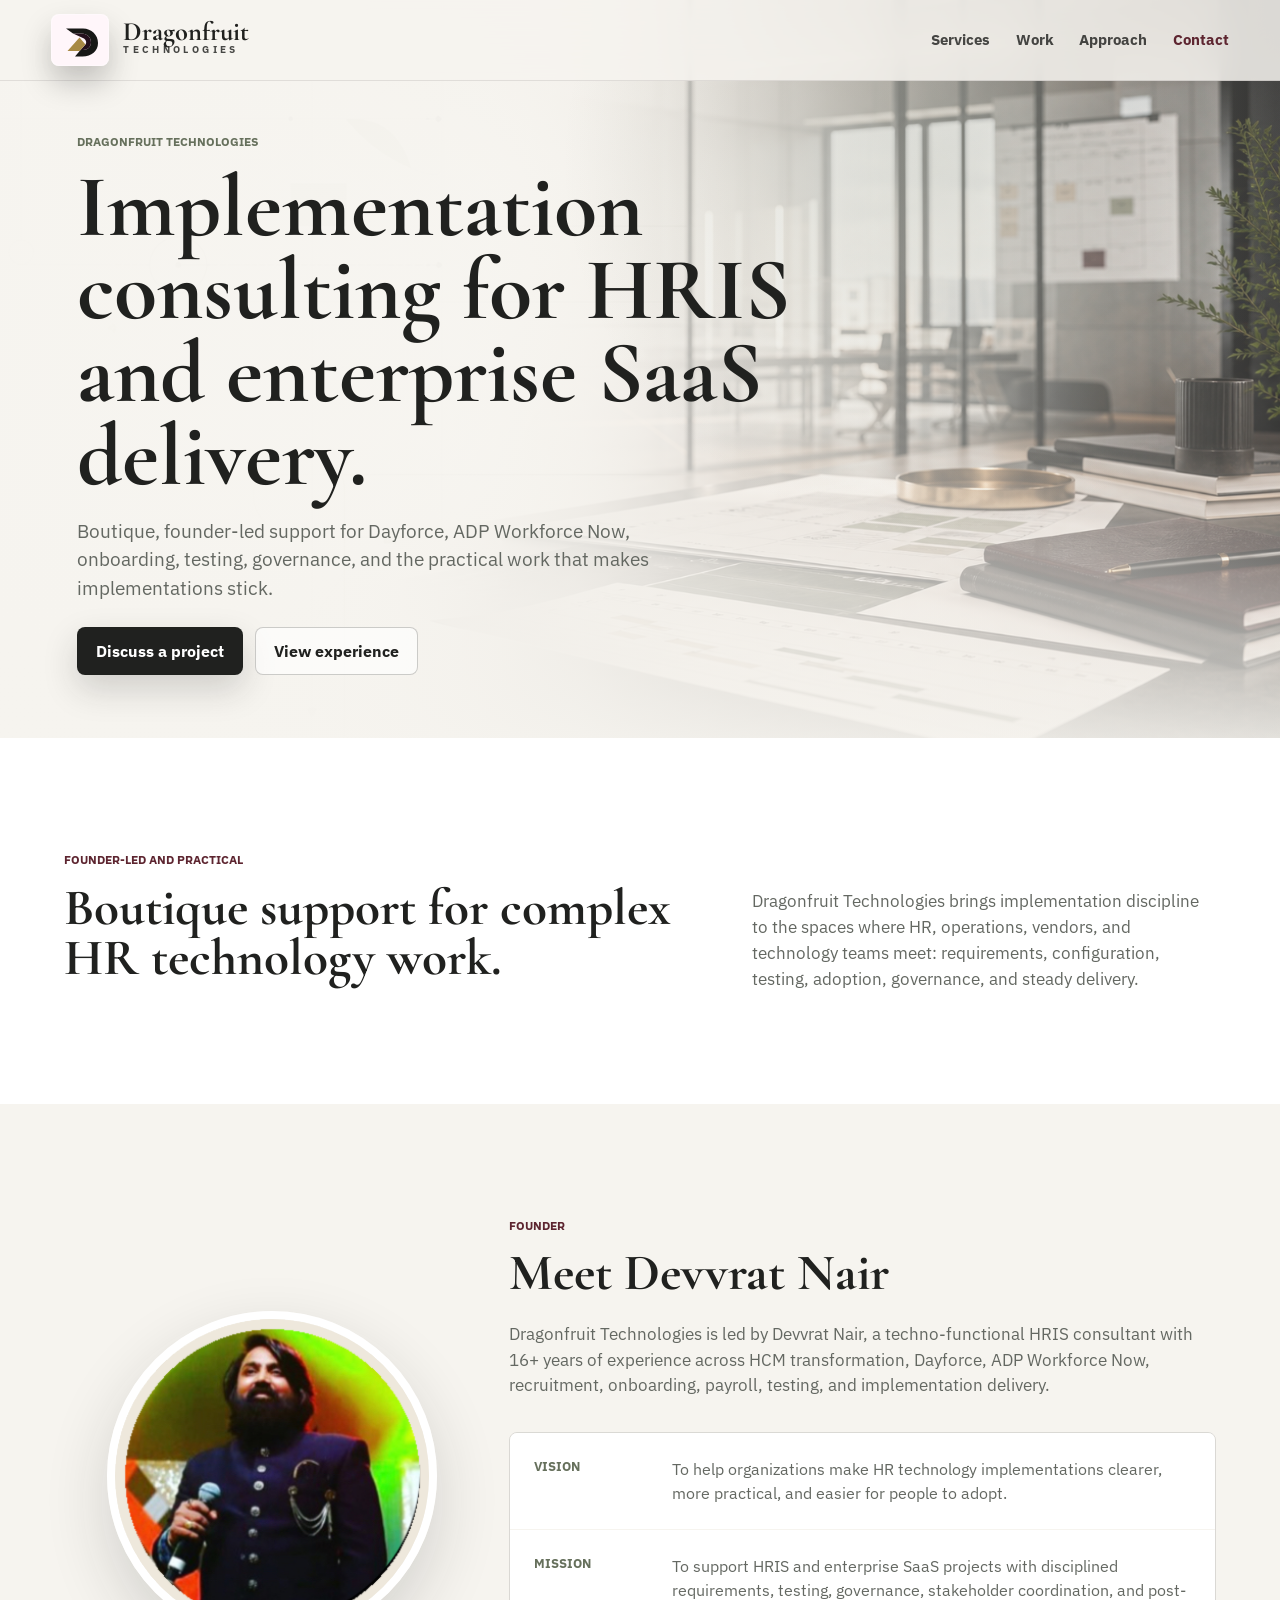
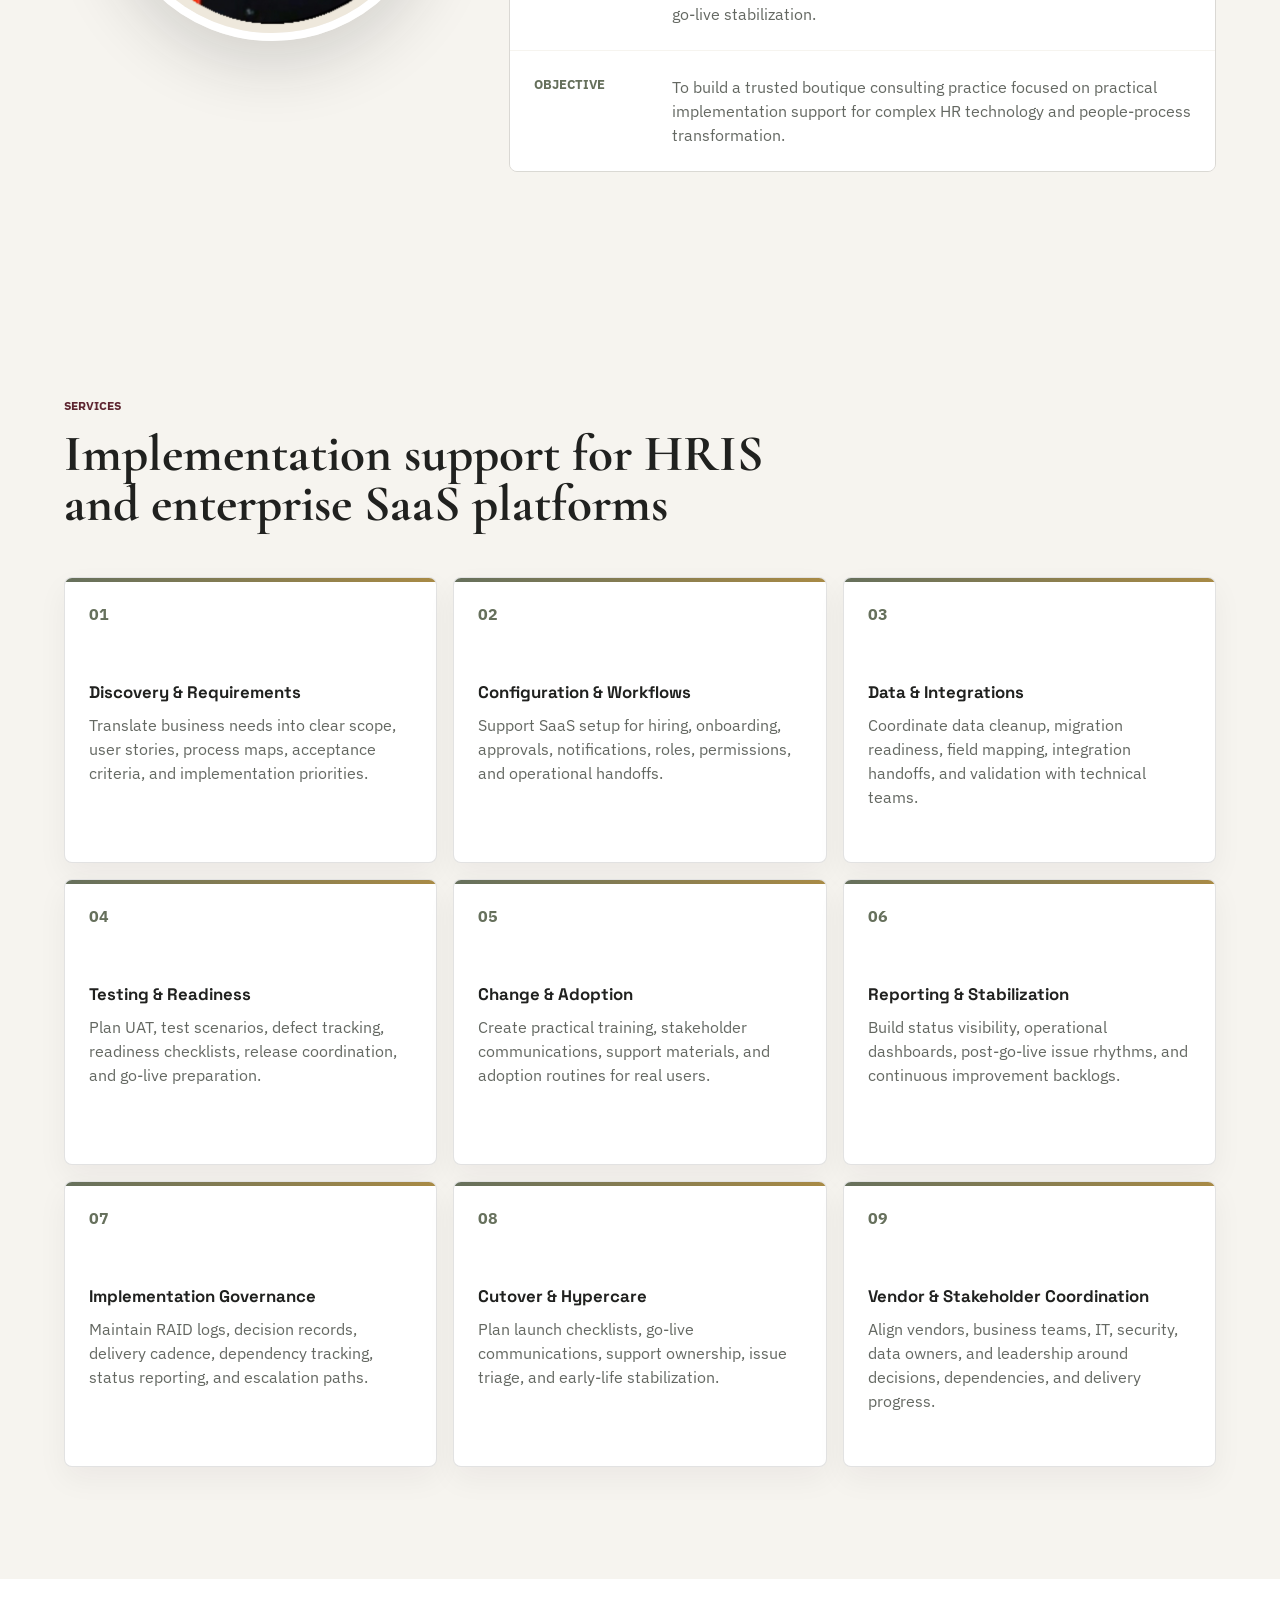
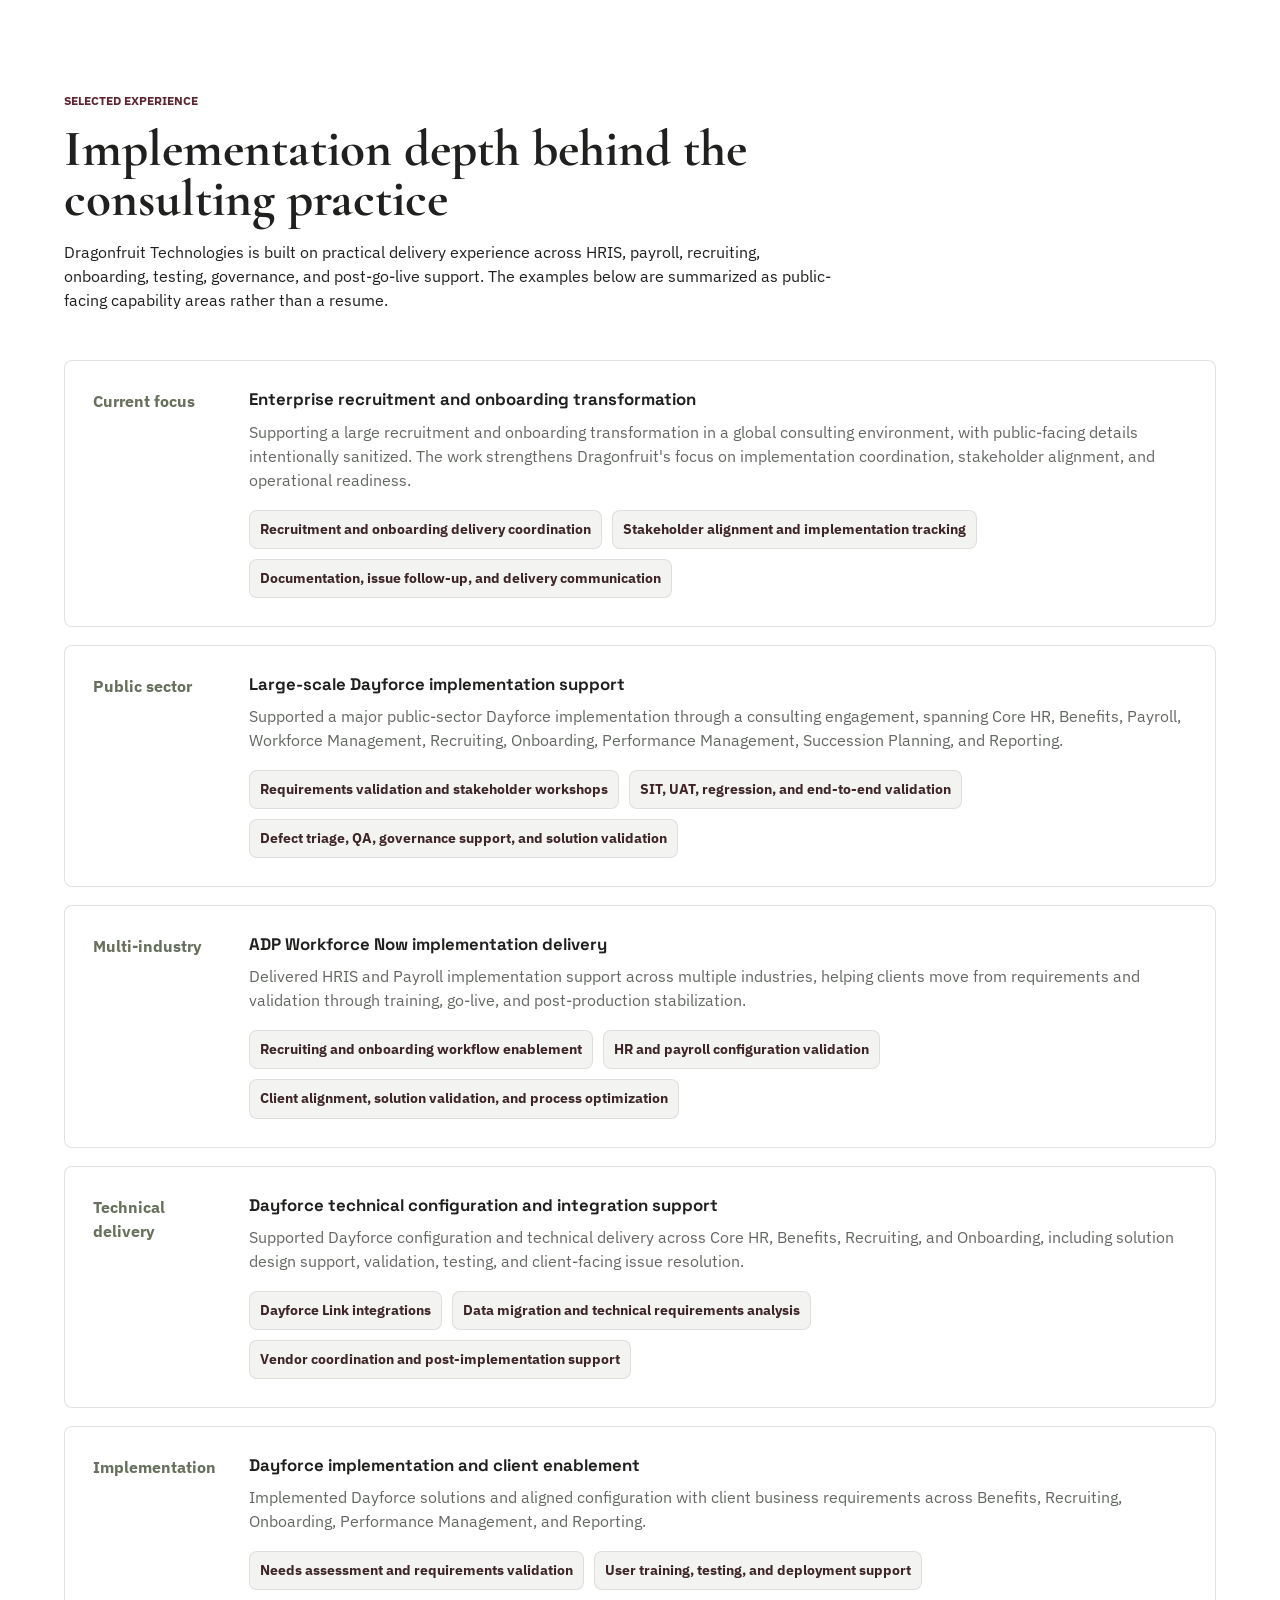
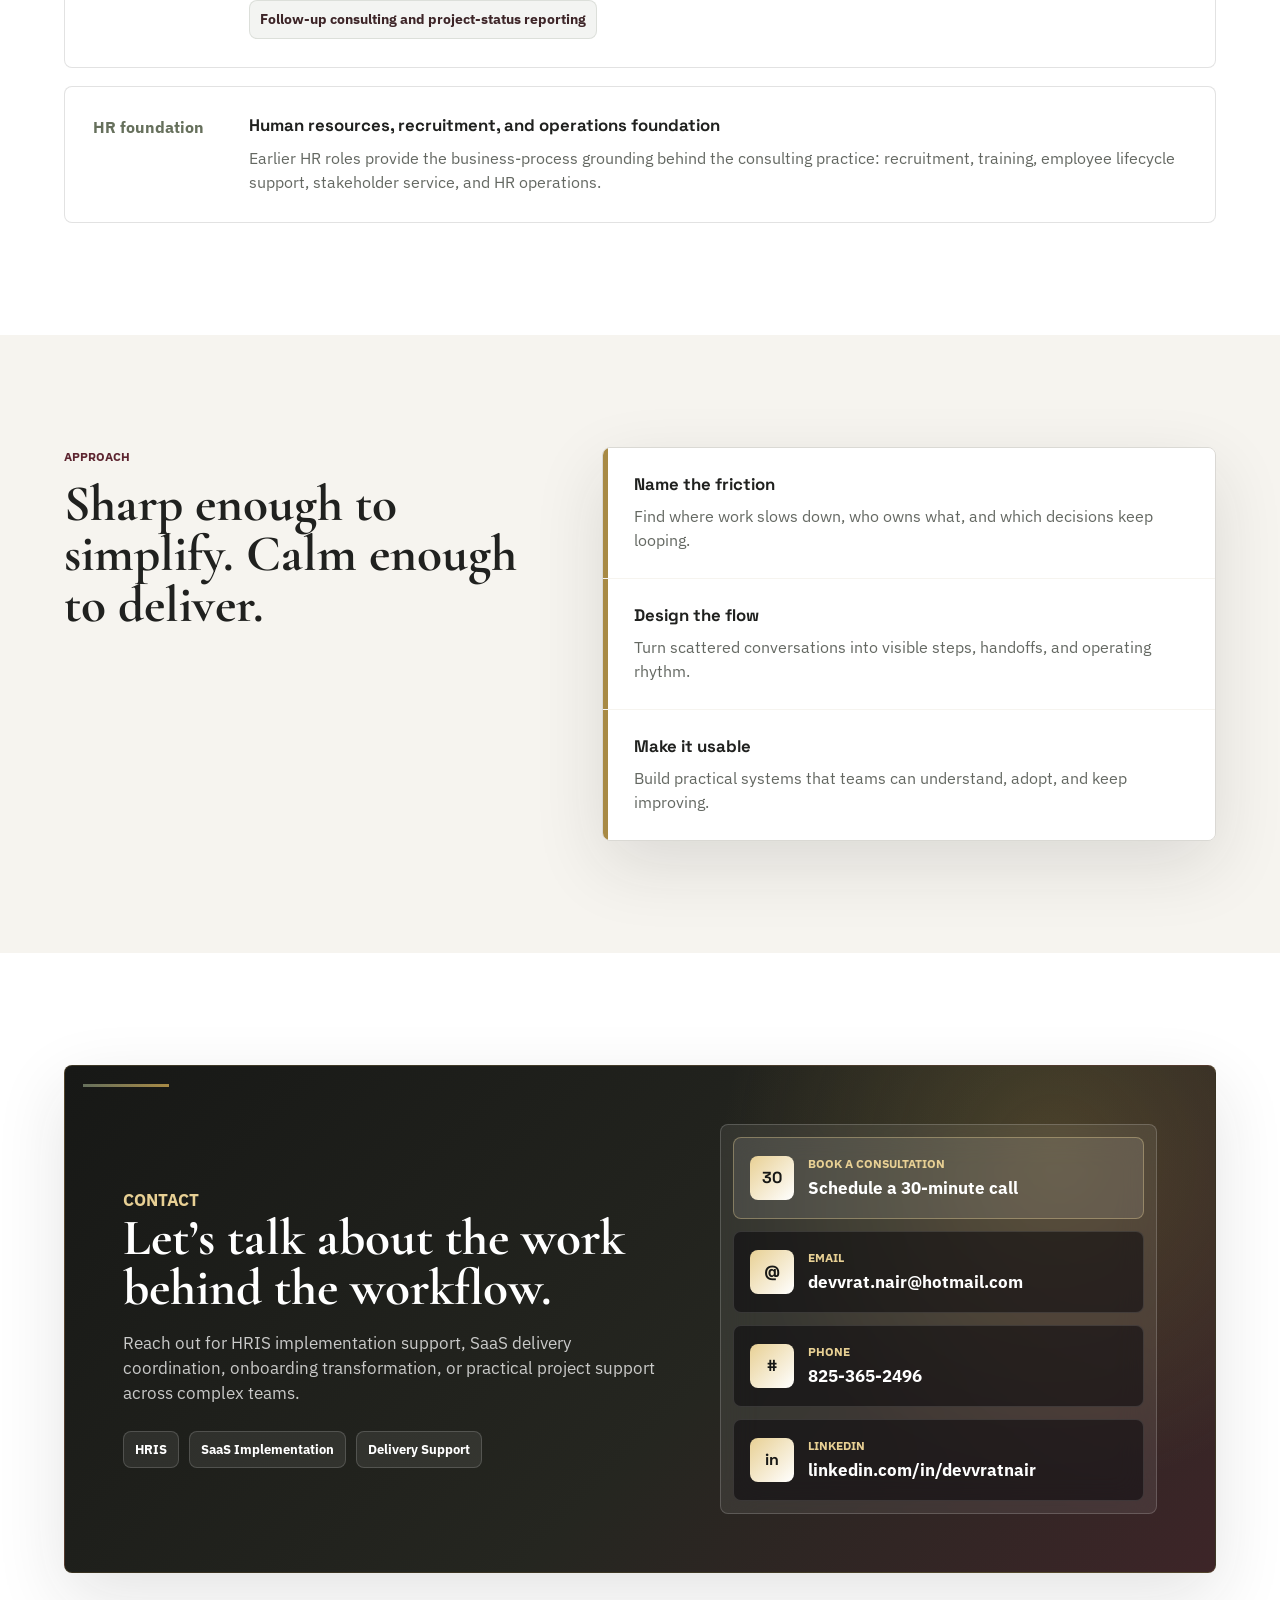
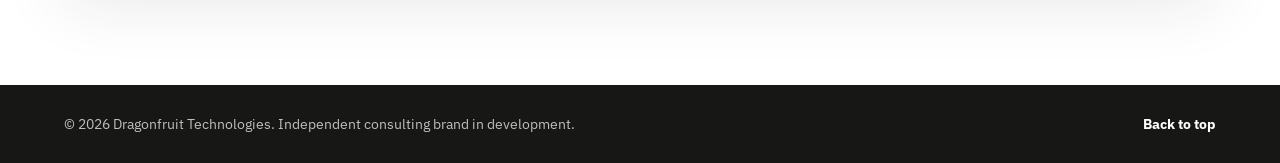
==== index.html @ 46b68fc2 "Remove duplicate HubSpot embed code Removed duplicate HubSpot embed code from index.html" ====
<!doctype html>
<html lang="en">
  <head>
    <meta charset="utf-8">
    <meta name="viewport" content="width=device-width, initial-scale=1">
    <title>Dragonfruit Technologies | Technology Consulting</title>
    <meta
      name="description"
      content="Dragonfruit Technologies provides boutique HRIS and enterprise SaaS implementation consulting for complex people, process, and delivery work."
    >
    <link rel="preconnect" href="https://fonts.googleapis.com">
    <link rel="preconnect" href="https://fonts.gstatic.com" crossorigin>
    <link
      href="https://fonts.googleapis.com/css2?family=Cormorant+Garamond:wght@600;700&family=IBM+Plex+Sans:wght@400;500;600;700&family=Space+Grotesk:wght@500;600;700&display=swap"
      rel="stylesheet"
    >
    <link rel="stylesheet" href="styles.css">
  </head>
  <body>
    <header class="site-header" data-header>
      <a class="brand" href="#home" aria-label="Dragonfruit Technologies home">
        <span class="brand-emblem" aria-hidden="true">
          <svg viewBox="0 0 96 72" role="img">
            <path class="emblem-outline" d="M20 13H54C71 13 84 26 84 42C84 58 71 69 53 69H38L49 56H54C63 56 70 50 70 41C70 30 62 23 51 23H34L20 13Z"></path>
            <path class="emblem-arc" d="M34 23H51C62 23 70 30 70 41C70 50 63 56 54 56H49L59 45C62 41 60 36 56 33L34 23Z"></path>
            <path class="emblem-cut" d="M23 58L47 31L59 45L47 58H23Z"></path>
          </svg>
        </span>
        <span class="brand-wordmark">
          <strong>Dragonfruit</strong>
          <small>Technologies</small>
        </span>
      </a>
      <button class="nav-toggle" type="button" aria-label="Open navigation" aria-expanded="false" data-nav-toggle>
        <span></span>
        <span></span>
        <span></span>
      </button>
      <nav class="site-nav" data-nav>
        <a href="#services">Services</a>
        <a href="#work">Work</a>
        <a href="#approach">Approach</a>
        <a href="#contact">Contact</a>
      </nav>
    </header>

    <main id="home">
      <section class="hero" aria-label="Dragonfruit Technologies introduction">
        <img class="hero-image" src="assets/consulting-hero.png" alt="Elegant consulting workspace with planning documents and subtle workflow lines">
        <div class="hero-overlay"></div>
        <div class="hero-content">
          <p class="eyebrow">Dragonfruit Technologies</p>
          <h1>Implementation consulting for HRIS and enterprise SaaS delivery.</h1>
          <p class="hero-copy">
            Boutique, founder-led support for Dayforce, ADP Workforce Now, onboarding,
            testing, governance, and the practical work that makes implementations stick.
          </p>
          <div class="hero-actions" aria-label="Primary actions">
            <a class="button primary" href="#contact">Discuss a project</a>
            <a class="button secondary" href="#work">View experience</a>
          </div>
        </div>
      </section>

      <section class="intro band">
        <div class="section-inner split">
          <div>
            <p class="eyebrow">Founder-led and practical</p>
            <h2>Boutique support for complex HR technology work.</h2>
          </div>
          <p>
            Dragonfruit Technologies brings implementation discipline to the spaces where HR,
            operations, vendors, and technology teams meet: requirements, configuration, testing,
            adoption, governance, and steady delivery.
          </p>
        </div>
      </section>

      <section class="section founder-section" id="founder">
        <div class="section-inner founder-layout">
          <div class="founder-photo">
            <img src="assets/devvrat-nair-founder-clean.png" alt="Devvrat Nair, founder of Dragonfruit Technologies">
          </div>
          <div class="founder-copy">
            <p class="eyebrow">Founder</p>
            <h2>Meet Devvrat Nair</h2>
            <p>
              Dragonfruit Technologies is led by Devvrat Nair, a techno-functional HRIS
              consultant with 16+ years of experience across HCM transformation, Dayforce,
              ADP Workforce Now, recruitment, onboarding, payroll, testing, and implementation delivery.
            </p>
            <div class="founder-principles" aria-label="Vision, mission, and objective">
              <article>
                <span>Vision</span>
                <p>To help organizations make HR technology implementations clearer, more practical, and easier for people to adopt.</p>
              </article>
              <article>
                <span>Mission</span>
                <p>To support HRIS and enterprise SaaS projects with disciplined requirements, testing, governance, stakeholder coordination, and post-go-live stabilization.</p>
              </article>
              <article>
                <span>Objective</span>
                <p>To build a trusted boutique consulting practice focused on practical implementation support for complex HR technology and people-process transformation.</p>
              </article>
            </div>
          </div>
        </div>
      </section>

      <section class="section" id="services">
        <div class="section-inner">
          <div class="section-heading">
            <p class="eyebrow">Services</p>
            <h2>Implementation support for HRIS and enterprise SaaS platforms</h2>
          </div>
          <div class="service-grid">
            <article class="card">
              <span class="card-index">01</span>
              <h3>Discovery & Requirements</h3>
              <p>Translate business needs into clear scope, user stories, process maps, acceptance criteria, and implementation priorities.</p>
            </article>
            <article class="card">
              <span class="card-index">02</span>
              <h3>Configuration & Workflows</h3>
              <p>Support SaaS setup for hiring, onboarding, approvals, notifications, roles, permissions, and operational handoffs.</p>
            </article>
            <article class="card">
              <span class="card-index">03</span>
              <h3>Data & Integrations</h3>
              <p>Coordinate data cleanup, migration readiness, field mapping, integration handoffs, and validation with technical teams.</p>
            </article>
            <article class="card">
              <span class="card-index">04</span>
              <h3>Testing & Readiness</h3>
              <p>Plan UAT, test scenarios, defect tracking, readiness checklists, release coordination, and go-live preparation.</p>
            </article>
            <article class="card">
              <span class="card-index">05</span>
              <h3>Change & Adoption</h3>
              <p>Create practical training, stakeholder communications, support materials, and adoption routines for real users.</p>
            </article>
            <article class="card">
              <span class="card-index">06</span>
              <h3>Reporting & Stabilization</h3>
              <p>Build status visibility, operational dashboards, post-go-live issue rhythms, and continuous improvement backlogs.</p>
            </article>
            <article class="card">
              <span class="card-index">07</span>
              <h3>Implementation Governance</h3>
              <p>Maintain RAID logs, decision records, delivery cadence, dependency tracking, status reporting, and escalation paths.</p>
            </article>
            <article class="card">
              <span class="card-index">08</span>
              <h3>Cutover & Hypercare</h3>
              <p>Plan launch checklists, go-live communications, support ownership, issue triage, and early-life stabilization.</p>
            </article>
            <article class="card">
              <span class="card-index">09</span>
              <h3>Vendor & Stakeholder Coordination</h3>
              <p>Align vendors, business teams, IT, security, data owners, and leadership around decisions, dependencies, and delivery progress.</p>
            </article>
          </div>
        </div>
      </section>

      <section class="section band" id="work">
        <div class="section-inner">
          <div class="section-heading">
            <p class="eyebrow">Selected experience</p>
            <h2>Implementation depth behind the consulting practice</h2>
            <p>
              Dragonfruit Technologies is built on practical delivery experience across HRIS,
              payroll, recruiting, onboarding, testing, governance, and post-go-live support.
              The examples below are summarized as public-facing capability areas rather than a resume.
            </p>
          </div>
          <div class="timeline" aria-label="Professional history">
            <article class="timeline-item">
              <div class="timeline-date">Current focus</div>
              <div>
                <h3>Enterprise recruitment and onboarding transformation</h3>
                <p>
                  Supporting a large recruitment and onboarding transformation in a global consulting
                  environment, with public-facing details intentionally sanitized. The work strengthens
                  Dragonfruit's focus on implementation coordination, stakeholder alignment, and
                  operational readiness.
                </p>
                <ul>
                  <li>Recruitment and onboarding delivery coordination</li>
                  <li>Stakeholder alignment and implementation tracking</li>
                  <li>Documentation, issue follow-up, and delivery communication</li>
                </ul>
              </div>
            </article>
            <article class="timeline-item">
              <div class="timeline-date">Public sector</div>
              <div>
                <h3>Large-scale Dayforce implementation support</h3>
                <p>
                  Supported a major public-sector Dayforce implementation through a consulting
                  engagement, spanning Core HR, Benefits, Payroll, Workforce Management, Recruiting,
                  Onboarding, Performance Management, Succession Planning, and Reporting.
                </p>
                <ul>
                  <li>Requirements validation and stakeholder workshops</li>
                  <li>SIT, UAT, regression, and end-to-end validation</li>
                  <li>Defect triage, QA, governance support, and solution validation</li>
                </ul>
              </div>
            </article>
            <article class="timeline-item">
              <div class="timeline-date">Multi-industry</div>
              <div>
                <h3>ADP Workforce Now implementation delivery</h3>
                <p>
                  Delivered HRIS and Payroll implementation support across multiple industries,
                  helping clients move from requirements and validation through training, go-live,
                  and post-production stabilization.
                </p>
                <ul>
                  <li>Recruiting and onboarding workflow enablement</li>
                  <li>HR and payroll configuration validation</li>
                  <li>Client alignment, solution validation, and process optimization</li>
                </ul>
              </div>
            </article>
            <article class="timeline-item">
              <div class="timeline-date">Technical delivery</div>
              <div>
                <h3>Dayforce technical configuration and integration support</h3>
                <p>
                  Supported Dayforce configuration and technical delivery across Core HR, Benefits,
                  Recruiting, and Onboarding, including solution design support, validation, testing,
                  and client-facing issue resolution.
                </p>
                <ul>
                  <li>Dayforce Link integrations</li>
                  <li>Data migration and technical requirements analysis</li>
                  <li>Vendor coordination and post-implementation support</li>
                </ul>
              </div>
            </article>
            <article class="timeline-item">
              <div class="timeline-date">Implementation</div>
              <div>
                <h3>Dayforce implementation and client enablement</h3>
                <p>
                  Implemented Dayforce solutions and aligned configuration with client business
                  requirements across Benefits, Recruiting, Onboarding, Performance Management,
                  and Reporting.
                </p>
                <ul>
                  <li>Needs assessment and requirements validation</li>
                  <li>User training, testing, and deployment support</li>
                  <li>Follow-up consulting and project-status reporting</li>
                </ul>
              </div>
            </article>
            <article class="timeline-item">
              <div class="timeline-date">HR foundation</div>
              <div>
                <h3>Human resources, recruitment, and operations foundation</h3>
                <p>
                  Earlier HR roles provide the business-process grounding behind the consulting
                  practice: recruitment, training, employee lifecycle support, stakeholder service,
                  and HR operations.
                </p>
              </div>
            </article>
          </div>
        </div>
      </section>

      <section class="section" id="approach">
        <div class="section-inner approach-layout">
          <div class="section-heading">
            <p class="eyebrow">Approach</p>
            <h2>Sharp enough to simplify. Calm enough to deliver.</h2>
          </div>
          <div class="principles">
            <div>
              <h3>Name the friction</h3>
              <p>Find where work slows down, who owns what, and which decisions keep looping.</p>
            </div>
            <div>
              <h3>Design the flow</h3>
              <p>Turn scattered conversations into visible steps, handoffs, and operating rhythm.</p>
            </div>
            <div>
              <h3>Make it usable</h3>
              <p>Build practical systems that teams can understand, adopt, and keep improving.</p>
            </div>
          </div>
        </div>
      </section>

      <section class="contact band" id="contact">
        <div class="section-inner contact-panel">
          <div class="contact-copy">
            <p class="eyebrow">Contact</p>
            <h2>Let’s talk about the work behind the workflow.</h2>
            <p>
              Reach out for HRIS implementation support, SaaS delivery coordination,
              onboarding transformation, or practical project support across complex teams.
            </p>
            <div class="contact-tags" aria-label="Consulting focus areas">
              <span>HRIS</span>
              <span>SaaS Implementation</span>
              <span>Delivery Support</span>
            </div>
          </div>
          <div class="contact-card" aria-label="Contact details">
            <a class="contact-link booking-link" href="https://calendly.com/devvrat-nair/30min" target="_blank" rel="noreferrer">
              <span class="contact-icon" aria-hidden="true">30</span>
              <span>
                <small>Book a consultation</small>
                <strong>Schedule a 30-minute call</strong>
              </span>
            </a>
            <a class="contact-link email-link" href="mailto:devvrat.nair@hotmail.com">
              <span class="contact-icon" aria-hidden="true">@</span>
              <span>
                <small>Email</small>
                <strong>devvrat.nair@hotmail.com</strong>
              </span>
            </a>
            <a class="contact-link" href="tel:+18253652496">
              <span class="contact-icon" aria-hidden="true">#</span>
              <span>
                <small>Phone</small>
                <strong>825-365-2496</strong>
              </span>
            </a>
            <a class="contact-link" href="https://www.linkedin.com/in/devvratnair" target="_blank" rel="noreferrer">
              <span class="contact-icon" aria-hidden="true">in</span>
              <span>
                <small>LinkedIn</small>
                <strong>linkedin.com/in/devvratnair</strong>
              </span>
            </a>
          </div>
        </div>
      </section>
    </main>

    <footer class="site-footer">
      <p>&copy; 2026 Dragonfruit Technologies. Independent consulting brand in development.</p>
      <a href="#home">Back to top</a>
    </footer>

    <script src="script.js"></script>
    <!-- Start of HubSpot Embed Code -->
    <script type="text/javascript" id="hs-script-loader" async defer src="//js-na3.hs-scripts.com/343398568.js"></script>
    <!-- End of HubSpot Embed Code -->
    <!-- Start of HubSpot Embed Code -->
<script type="text/javascript" id="hs-script-loader" async defer src="//js-na3.hs-scripts.com/343398568.js"></script>
<!-- End of HubSpot Embed Code -->
  </body>
</html>
---- styles.css ----
:root {
  --ink: #20211f;
  --night: #171816;
  --plum: #3d2528;
  --muted: #646862;
  --paper: #f6f4ef;
  --surface: #ffffff;
  --dragon: #7c2f3a;
  --dragon-deep: #5d2530;
  --pitaya: #9f4d5a;
  --accent: #a88a45;
  --sage: #66705c;
  --line: rgba(32, 33, 31, 0.13);
  --shadow: 0 24px 70px rgba(32, 33, 31, 0.12);
}

* {
  box-sizing: border-box;
}

html {
  scroll-behavior: smooth;
}

body {
  margin: 0;
  color: var(--ink);
  background: var(--paper);
  font-family: "IBM Plex Sans", Arial, sans-serif;
  line-height: 1.5;
}

img {
  max-width: 100%;
  display: block;
}

a {
  color: inherit;
  text-decoration: none;
}

.site-header {
  position: fixed;
  z-index: 10;
  top: 0;
  left: 0;
  right: 0;
  display: flex;
  align-items: center;
  justify-content: space-between;
  min-height: 72px;
  padding: 14px clamp(18px, 4vw, 56px);
  color: var(--ink);
  background: rgba(246, 244, 239, 0.86);
  backdrop-filter: blur(18px);
  border-bottom: 1px solid rgba(31, 26, 31, 0.1);
  transition: background 180ms ease, color 180ms ease, border-color 180ms ease;
}

.site-header.is-scrolled {
  color: var(--ink);
  background: rgba(246, 244, 239, 0.96);
  border-color: var(--line);
}

.brand {
  display: inline-flex;
  align-items: center;
  gap: 14px;
  min-width: 0;
}

.brand-emblem {
  position: relative;
  display: inline-grid;
  place-items: center;
  width: 58px;
  height: 52px;
  flex: 0 0 58px;
  background: rgba(255, 247, 251, 0.96);
  border: 1px solid rgba(255, 255, 255, 0.28);
  border-radius: 8px;
  box-shadow: 0 16px 30px rgba(9, 7, 10, 0.22);
}

.brand-emblem svg {
  width: 48px;
  height: 40px;
  overflow: visible;
}

.emblem-outline {
  fill: var(--night);
}

.emblem-arc {
  fill: #24101d;
}

.emblem-cut {
  fill: var(--accent);
}

.brand-wordmark {
  display: grid;
  gap: 0;
}

.brand strong,
.brand small {
  display: block;
}

.brand strong {
  font-family: "Cormorant Garamond", Georgia, serif;
  font-size: 1.65rem;
  font-weight: 700;
  line-height: 0.82;
}

.brand small {
  font-family: "IBM Plex Sans", Arial, sans-serif;
  color: currentColor;
  font-size: 0.62rem;
  font-weight: 700;
  letter-spacing: 0.34em;
  opacity: 0.82;
  text-transform: uppercase;
}

.site-nav {
  display: flex;
  align-items: center;
  gap: clamp(18px, 2vw, 30px);
  font-size: 0.92rem;
  font-weight: 700;
}

.site-nav a {
  opacity: 0.82;
}

.site-nav a:hover,
.site-nav a.is-active {
  opacity: 1;
  color: var(--dragon-deep);
}

.site-header.is-scrolled .site-nav a:hover,
.site-header.is-scrolled .site-nav a.is-active {
  color: var(--dragon-deep);
}

.nav-toggle {
  display: none;
  width: 42px;
  height: 42px;
  padding: 9px;
  color: currentColor;
  background: transparent;
  border: 1px solid currentColor;
  border-radius: 8px;
}

.nav-toggle span {
  display: block;
  width: 100%;
  height: 2px;
  margin: 5px 0;
  background: currentColor;
}

.hero {
  position: relative;
  min-height: 82svh;
  display: grid;
  align-items: end;
  overflow: hidden;
  color: var(--ink);
  isolation: isolate;
}

.hero-image,
.hero-overlay {
  position: absolute;
  inset: 0;
  width: 100%;
  height: 100%;
}

.hero-image {
  object-fit: cover;
  object-position: center;
  z-index: -2;
}

.hero-overlay {
  z-index: -1;
  background:
    radial-gradient(circle at 73% 22%, rgba(102, 112, 92, 0.18) 0%, rgba(102, 112, 92, 0) 34%),
    linear-gradient(90deg, rgba(246, 244, 239, 0.97) 0%, rgba(246, 244, 239, 0.85) 45%, rgba(246, 244, 239, 0.2) 100%),
    linear-gradient(0deg, rgba(246, 244, 239, 0.88) 0%, rgba(246, 244, 239, 0) 40%);
}

.hero-content {
  width: min(760px, calc(100% - 36px));
  margin: 0 0 clamp(34px, 7vh, 70px) clamp(18px, 6vw, 78px);
  padding-top: 104px;
}

.eyebrow {
  margin: 0 0 14px;
  color: var(--dragon-deep);
  font-size: 0.78rem;
  font-weight: 800;
  letter-spacing: 0;
  text-transform: uppercase;
}

.hero .eyebrow {
  color: var(--sage);
}

h1,
h2,
h3,
p {
  overflow-wrap: anywhere;
}

h1 {
  max-width: 840px;
  margin: 0;
  font-family: "Cormorant Garamond", Georgia, serif;
  font-size: clamp(3.1rem, 6.9vw, 6.35rem);
  line-height: 0.94;
  letter-spacing: 0;
}

h2 {
  margin: 0;
  font-family: "Cormorant Garamond", Georgia, serif;
  font-size: clamp(2rem, 4vw, 3.4rem);
  line-height: 0.98;
  letter-spacing: 0;
}

h3 {
  margin: 0 0 10px;
  font-family: "Space Grotesk", Arial, sans-serif;
  font-size: 1.05rem;
  line-height: 1.2;
}

.hero-copy {
  max-width: 620px;
  margin: 20px 0 0;
  color: var(--muted);
  font-size: clamp(1rem, 2vw, 1.2rem);
}

.hero-actions,
.contact-actions {
  display: flex;
  flex-wrap: wrap;
  gap: 12px;
  margin-top: 24px;
}

.button {
  display: inline-flex;
  align-items: center;
  justify-content: center;
  min-height: 48px;
  padding: 0 18px;
  border: 1px solid transparent;
  border-radius: 8px;
  font-weight: 800;
  transition: transform 160ms ease, border-color 160ms ease, background 160ms ease;
}

.button:hover {
  transform: translateY(-1px);
}

.button.primary {
  color: #fff;
  background: var(--ink);
  border-color: rgba(32, 33, 31, 0.18);
  box-shadow: 0 14px 34px rgba(32, 33, 31, 0.18);
}

.button.secondary {
  color: var(--ink);
  background: rgba(255, 255, 255, 0.62);
  border-color: rgba(32, 33, 31, 0.22);
}

.section,
.band {
  padding: clamp(64px, 10vw, 112px) clamp(18px, 5vw, 72px);
}

.band {
  background: #fff;
}

.section-inner {
  width: min(1180px, 100%);
  margin: 0 auto;
}

.split {
  display: grid;
  grid-template-columns: minmax(0, 1fr) minmax(280px, 0.76fr);
  gap: clamp(28px, 6vw, 86px);
  align-items: start;
}

.split p:last-child {
  margin: 38px 0 0;
  color: var(--muted);
  font-size: 1.08rem;
}

.section-heading {
  max-width: 780px;
  margin-bottom: clamp(28px, 5vw, 48px);
}

.founder-layout {
  display: grid;
  grid-template-columns: minmax(260px, 0.52fr) minmax(0, 1fr);
  gap: clamp(32px, 6vw, 84px);
  align-items: start;
}

.founder-photo {
  display: grid;
  place-items: center;
  min-height: 520px;
  aspect-ratio: 4 / 5;
  background: transparent;
  border: 0;
  border-radius: 0;
  box-shadow: none;
}

.founder-photo img {
  width: min(82%, 330px);
  aspect-ratio: 1;
  object-fit: cover;
  border-radius: 999px;
  border: 8px solid #fff;
  box-shadow: 0 24px 64px rgba(32, 33, 31, 0.16);
}

.founder-copy > p:not(.eyebrow) {
  max-width: 760px;
  margin: 22px 0 0;
  color: var(--muted);
  font-size: 1.08rem;
}

.founder-principles {
  display: grid;
  gap: 1px;
  margin-top: 34px;
  overflow: hidden;
  border: 1px solid var(--line);
  border-radius: 8px;
}

.founder-principles article {
  display: grid;
  grid-template-columns: 116px minmax(0, 1fr);
  gap: 22px;
  padding: 24px;
  background: #fff;
}

.founder-principles span {
  color: var(--sage);
  font-size: 0.8rem;
  font-weight: 800;
  text-transform: uppercase;
}

.founder-principles p {
  margin: 0;
  color: var(--muted);
}

.service-grid {
  display: grid;
  grid-template-columns: repeat(3, minmax(0, 1fr));
  gap: 16px;
}

.card {
  position: relative;
  overflow: hidden;
  min-height: 286px;
  padding: 24px;
  background: var(--surface);
  border: 1px solid var(--line);
  border-radius: 8px;
  box-shadow: 0 12px 30px rgba(40, 8, 30, 0.05);
}

.card::before {
  content: "";
  position: absolute;
  inset: 0 0 auto;
  height: 4px;
  background: linear-gradient(90deg, var(--sage), var(--accent));
}

.card-index {
  display: block;
  margin-bottom: 56px;
  color: var(--sage);
  font-weight: 800;
}

.card p,
.timeline-item p,
.principles p,
.contact-panel p {
  margin: 0;
  color: var(--muted);
}

.timeline {
  display: grid;
  gap: 18px;
}

.timeline-item {
  display: grid;
  grid-template-columns: 128px minmax(0, 1fr);
  gap: 28px;
  padding: 28px;
  background: #fff;
  border: 1px solid var(--line);
  border-radius: 8px;
}

.timeline-date {
  color: var(--sage);
  font-weight: 800;
}

.timeline ul {
  display: flex;
  flex-wrap: wrap;
  gap: 10px;
  margin: 18px 0 0;
  padding: 0;
  list-style: none;
}

.timeline li {
  padding: 8px 10px;
  color: var(--plum);
  background: rgba(102, 112, 92, 0.08);
  border: 1px solid rgba(102, 112, 92, 0.16);
  border-radius: 8px;
  font-size: 0.88rem;
  font-weight: 700;
}

.approach-layout {
  display: grid;
  grid-template-columns: 0.75fr 1fr;
  gap: clamp(30px, 6vw, 88px);
}

.principles {
  display: grid;
  gap: 1px;
  overflow: hidden;
  border: 1px solid var(--line);
  border-radius: 8px;
  box-shadow: var(--shadow);
}

.principles div {
  padding: 26px;
  background: #fff;
  border-left: 5px solid var(--accent);
}

.contact-panel {
  position: relative;
  display: grid;
  grid-template-columns: minmax(0, 0.95fr) minmax(320px, 0.78fr);
  gap: clamp(28px, 5vw, 70px);
  align-items: center;
  overflow: hidden;
  padding: clamp(32px, 5vw, 58px);
  color: #fff;
  background:
    radial-gradient(circle at 86% 18%, rgba(168, 138, 69, 0.28), rgba(168, 138, 69, 0) 31%),
    linear-gradient(135deg, var(--night), #252620 58%, #3d2528);
  border: 1px solid rgba(168, 138, 69, 0.22);
  border-radius: 8px;
  box-shadow: var(--shadow);
}

.contact-panel::before {
  content: "";
  position: absolute;
  inset: 18px auto auto 18px;
  width: 86px;
  height: 3px;
  background: linear-gradient(90deg, var(--sage), var(--accent));
}

.contact-copy {
  max-width: 700px;
}

.contact-panel .eyebrow {
  color: #e8d094;
}

.contact-panel h2 {
  color: #fff;
}

.contact-panel p {
  max-width: 620px;
  margin-top: 18px;
  color: rgba(255, 255, 255, 0.76);
  font-size: 1.05rem;
}

.contact-tags {
  display: flex;
  flex-wrap: wrap;
  gap: 10px;
  margin-top: 24px;
}

.contact-tags span {
  padding: 8px 11px;
  color: #fff;
  background: rgba(255, 255, 255, 0.08);
  border: 1px solid rgba(255, 255, 255, 0.16);
  border-radius: 8px;
  font-size: 0.82rem;
  font-weight: 800;
}

.contact-card {
  display: grid;
  min-width: min(100%, 430px);
  gap: 12px;
  padding: 12px;
  background: rgba(255, 247, 251, 0.08);
  border: 1px solid rgba(255, 255, 255, 0.18);
  border-radius: 8px;
  backdrop-filter: blur(18px);
}

.contact-link {
  display: grid;
  grid-template-columns: 44px minmax(0, 1fr);
  gap: 14px;
  align-items: center;
  min-height: 82px;
  padding: 16px;
  color: #fff;
  background: rgba(9, 7, 10, 0.54);
  border: 1px solid rgba(255, 255, 255, 0.12);
  border-radius: 8px;
  transition: transform 160ms ease, background 160ms ease, border-color 160ms ease;
}

.contact-link:hover {
  transform: translateY(-2px);
  background: rgba(168, 138, 69, 0.16);
  border-color: rgba(168, 138, 69, 0.42);
}

.booking-link {
  background: rgba(255, 255, 255, 0.1);
  border-color: rgba(232, 208, 148, 0.38);
}

.contact-icon {
  display: inline-grid;
  place-items: center;
  width: 44px;
  height: 44px;
  color: var(--night);
  background: linear-gradient(135deg, #e8d094, #fff);
  border-radius: 8px;
  font-family: "Space Grotesk", Arial, sans-serif;
  font-size: 1rem;
  font-weight: 800;
  text-transform: none;
}

.contact-card small {
  display: block;
  margin-bottom: 3px;
  color: #e8d094;
  font-size: 0.72rem;
  font-weight: 800;
  text-transform: uppercase;
}

.contact-card strong {
  font-size: clamp(0.96rem, 2vw, 1.08rem);
  font-weight: 700;
  overflow-wrap: anywhere;
}

.site-footer {
  display: flex;
  align-items: center;
  justify-content: space-between;
  gap: 18px;
  padding: 28px clamp(18px, 5vw, 72px);
  color: rgba(255, 255, 255, 0.72);
  background: var(--night);
  font-size: 0.9rem;
}

.site-footer p {
  margin: 0;
}

.site-footer a {
  color: #fff;
  font-weight: 700;
}

@media (max-width: 980px) {
  .service-grid {
    grid-template-columns: repeat(2, minmax(0, 1fr));
  }

  .split,
  .approach-layout,
  .founder-layout,
  .contact-panel {
    grid-template-columns: 1fr;
  }

  .contact-panel {
    display: grid;
  }
}

@media (max-width: 720px) {
  .site-header {
    min-height: 66px;
  }

  .nav-toggle {
    display: block;
  }

  .site-nav {
    position: absolute;
    top: calc(100% + 1px);
    left: 12px;
    right: 12px;
    display: none;
    padding: 12px;
    color: var(--ink);
    background: rgba(255, 247, 251, 0.98);
    border: 1px solid var(--line);
    border-radius: 8px;
    box-shadow: var(--shadow);
  }

  .site-nav.is-open {
    display: grid;
    gap: 4px;
  }

  .site-nav a {
    padding: 12px;
  }

  .hero {
    min-height: 84svh;
  }

  .hero-overlay {
    background:
      radial-gradient(circle at 75% 20%, rgba(102, 112, 92, 0.18) 0%, rgba(102, 112, 92, 0) 30%),
      linear-gradient(90deg, rgba(246, 244, 239, 0.98) 0%, rgba(246, 244, 239, 0.9) 68%, rgba(246, 244, 239, 0.62) 100%),
      linear-gradient(0deg, rgba(246, 244, 239, 0.92) 0%, rgba(246, 244, 239, 0) 45%);
  }

  .hero-content {
    width: calc(100% - 32px);
    margin: 0 16px 42px;
  }

  h1 {
    font-size: clamp(2.65rem, 12.5vw, 4rem);
    line-height: 0.95;
  }

  .service-grid,
  .timeline-item,
  .founder-principles article {
    grid-template-columns: 1fr;
  }

  .founder-photo {
    min-height: 360px;
  }

  .card {
    min-height: auto;
  }

  .card-index {
    margin-bottom: 28px;
  }

  .site-footer {
    display: grid;
  }
}
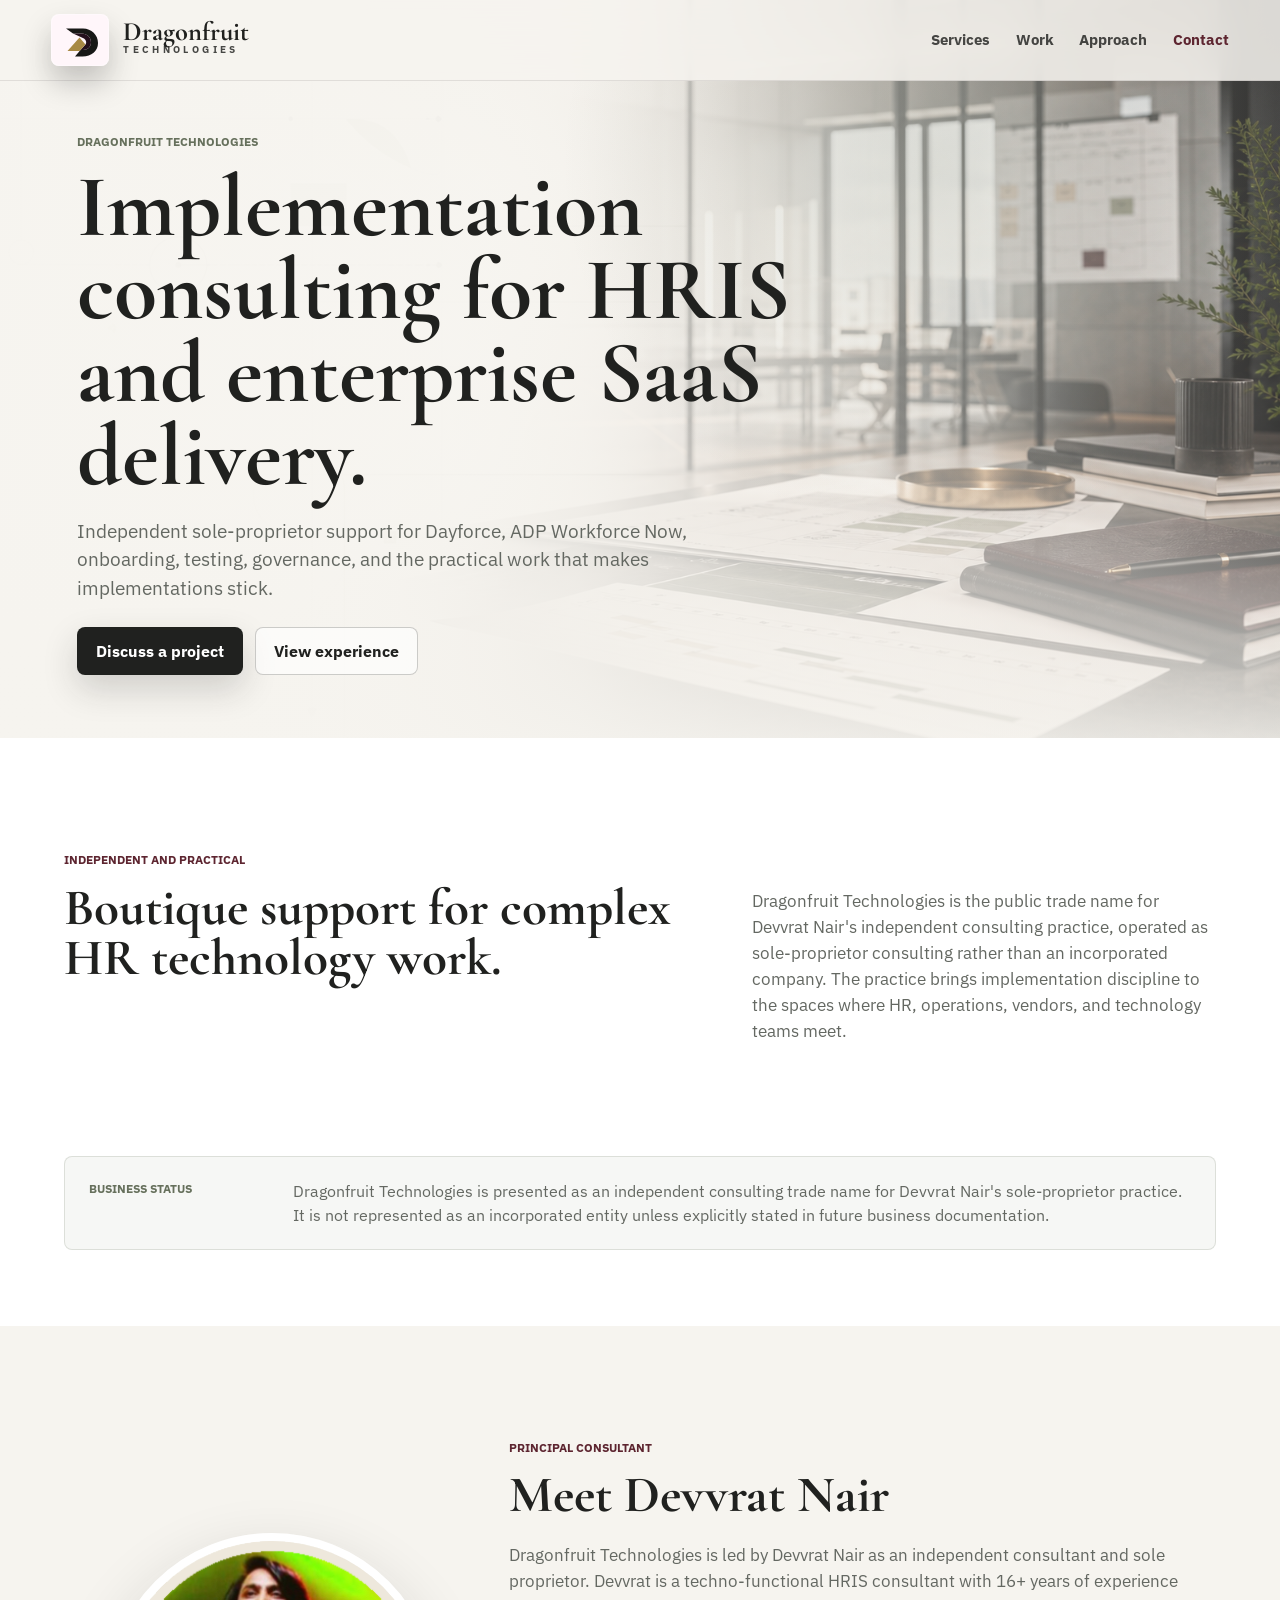
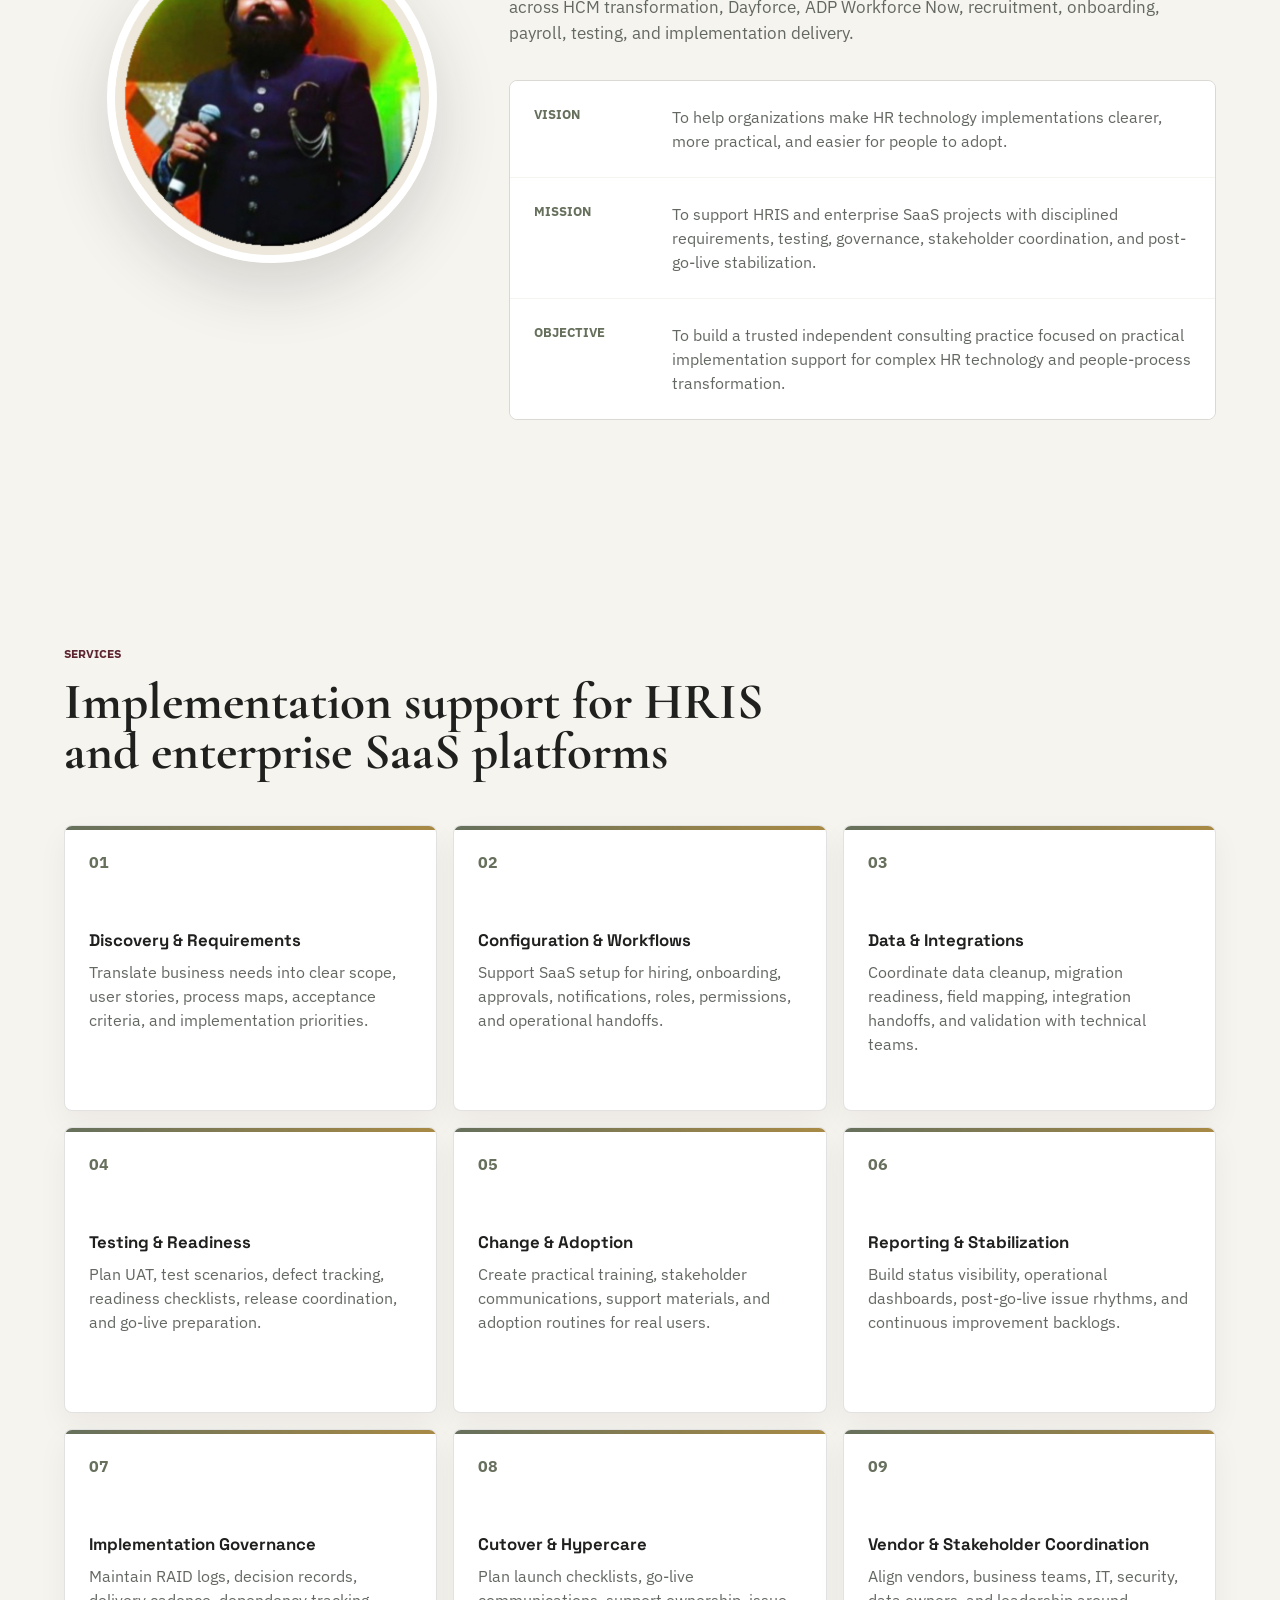
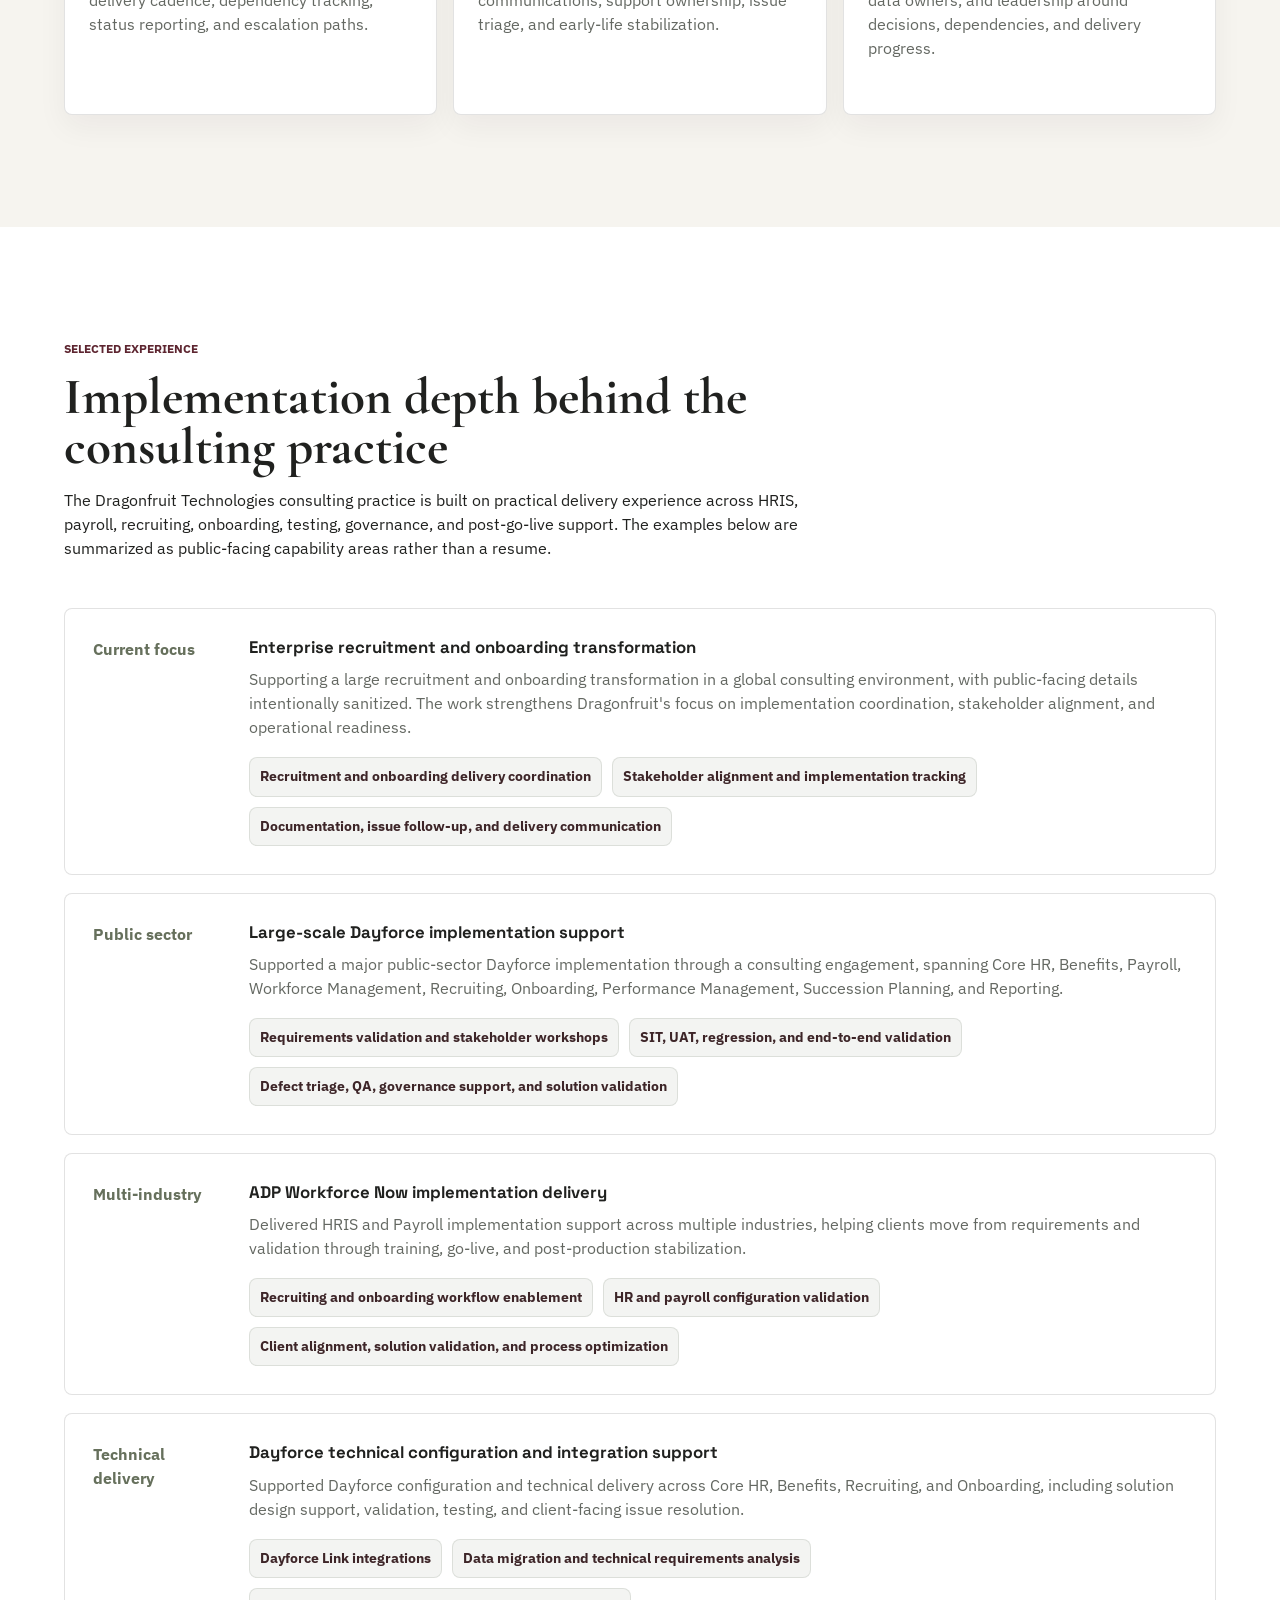
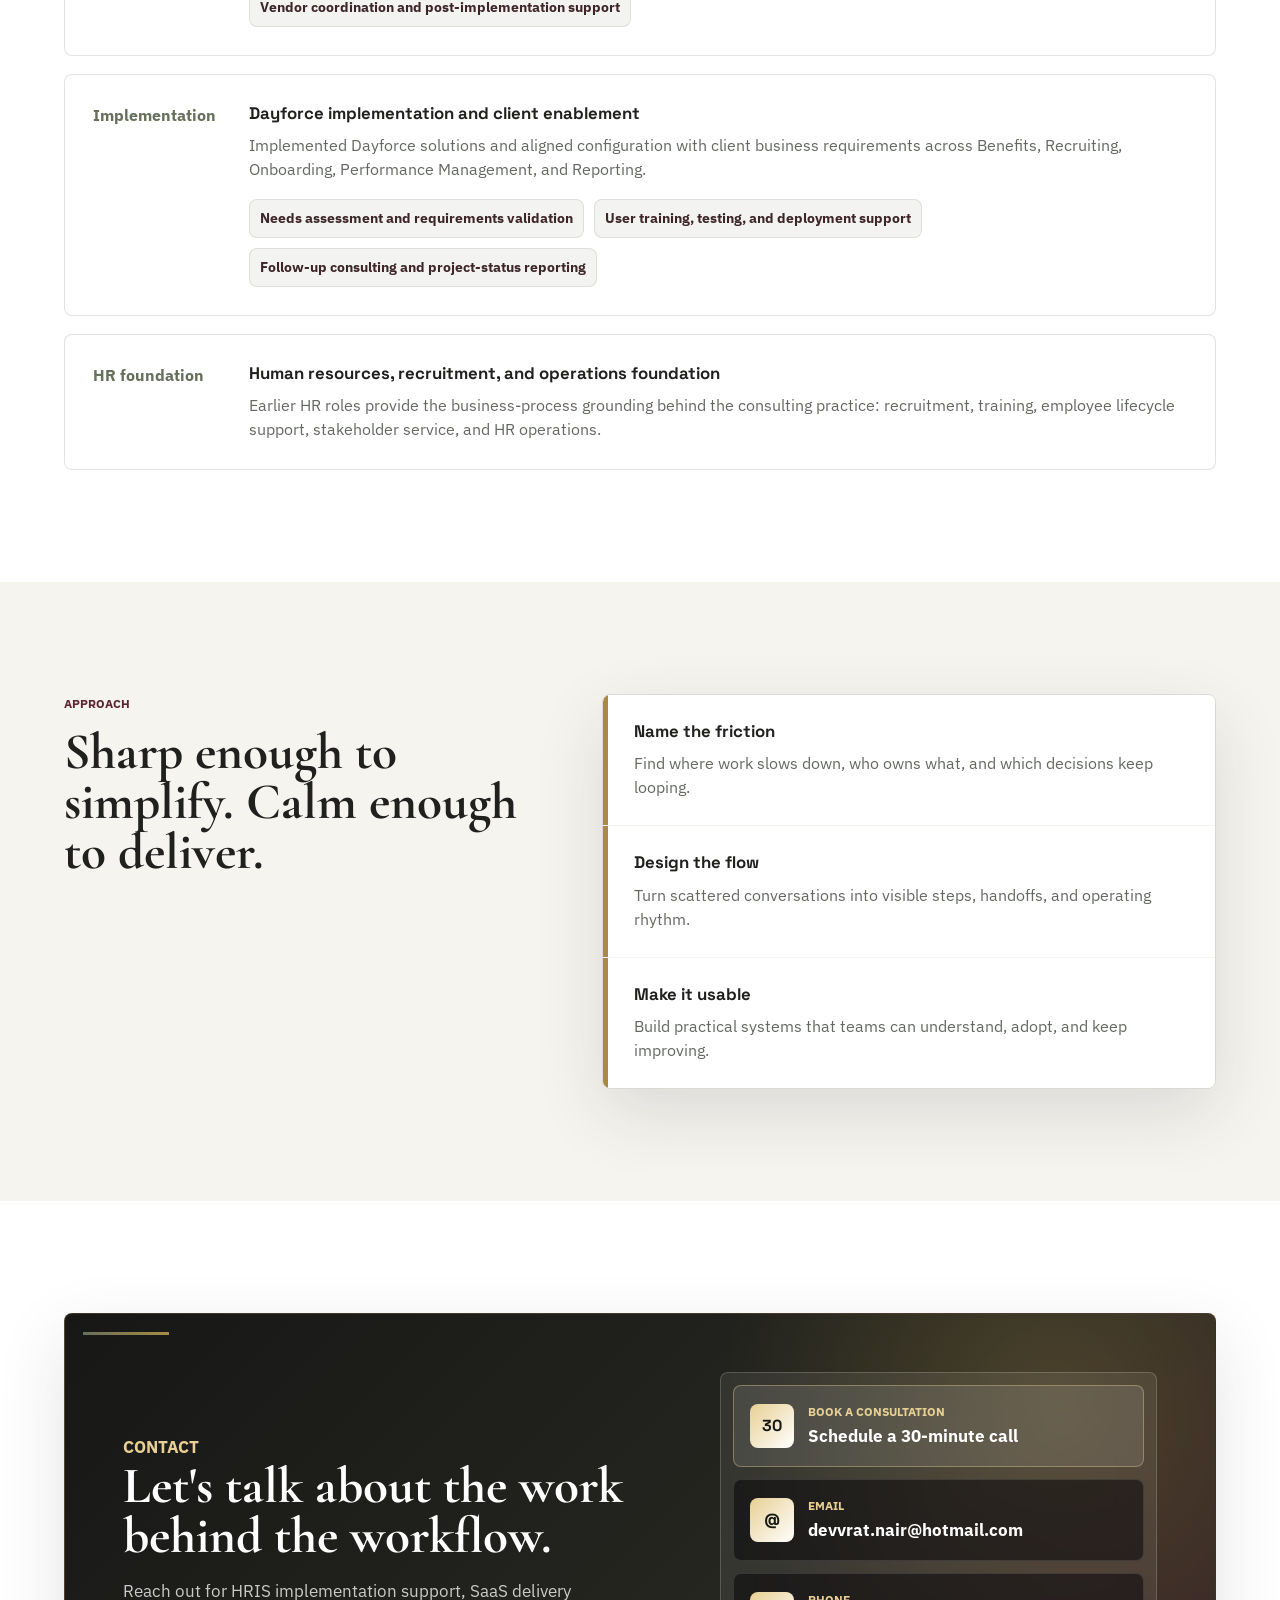
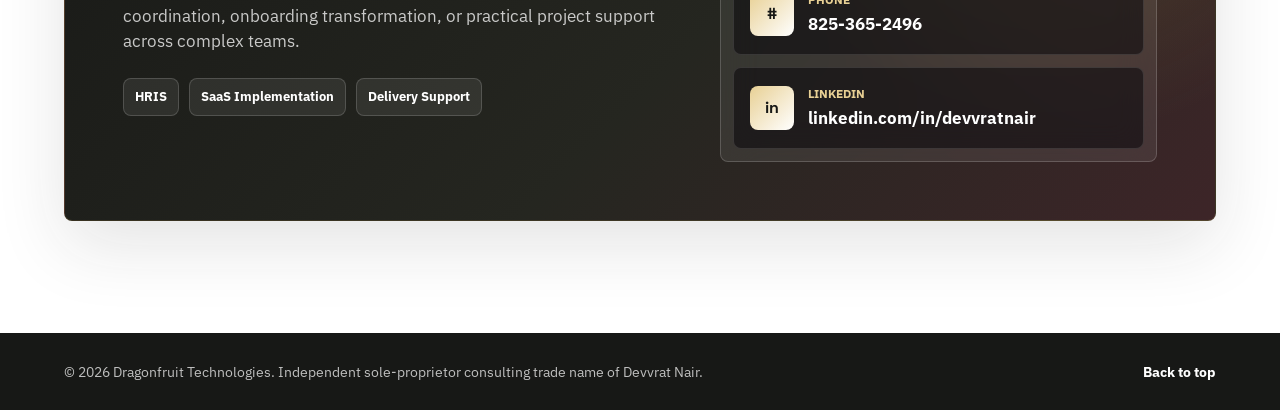
==== commit e131b54e: "Add files via upload" ====
--- a/index.html
+++ b/index.html
@@ -3,10 +3,10 @@
   <head>
     <meta charset="utf-8">
     <meta name="viewport" content="width=device-width, initial-scale=1">
-    <title>Dragonfruit Technologies | Technology Consulting</title>
+    <title>Dragonfruit Technologies | Independent HRIS Consulting</title>
     <meta
       name="description"
-      content="Dragonfruit Technologies provides boutique HRIS and enterprise SaaS implementation consulting for complex people, process, and delivery work."
+      content="Dragonfruit Technologies is an independent sole-proprietor consulting trade name for boutique HRIS and enterprise SaaS implementation support."
     >
     <link rel="preconnect" href="https://fonts.googleapis.com">
     <link rel="preconnect" href="https://fonts.gstatic.com" crossorigin>
@@ -52,7 +52,7 @@
           <p class="eyebrow">Dragonfruit Technologies</p>
           <h1>Implementation consulting for HRIS and enterprise SaaS delivery.</h1>
           <p class="hero-copy">
-            Boutique, founder-led support for Dayforce, ADP Workforce Now, onboarding,
+            Independent sole-proprietor support for Dayforce, ADP Workforce Now, onboarding,
             testing, governance, and the practical work that makes implementations stick.
           </p>
           <div class="hero-actions" aria-label="Primary actions">
@@ -65,13 +65,25 @@
       <section class="intro band">
         <div class="section-inner split">
           <div>
-            <p class="eyebrow">Founder-led and practical</p>
+            <p class="eyebrow">Independent and practical</p>
             <h2>Boutique support for complex HR technology work.</h2>
           </div>
           <p>
-            Dragonfruit Technologies brings implementation discipline to the spaces where HR,
-            operations, vendors, and technology teams meet: requirements, configuration, testing,
-            adoption, governance, and steady delivery.
+            Dragonfruit Technologies is the public trade name for Devvrat Nair's independent
+            consulting practice, operated as sole-proprietor consulting rather than an incorporated
+            company. The practice brings implementation discipline to the spaces where HR,
+            operations, vendors, and technology teams meet.
+          </p>
+        </div>
+      </section>
+
+      <section class="status-note" aria-label="Business status">
+        <div class="section-inner status-note-inner">
+          <span>Business status</span>
+          <p>
+            Dragonfruit Technologies is presented as an independent consulting trade name for
+            Devvrat Nair's sole-proprietor practice. It is not represented as an incorporated
+            entity unless explicitly stated in future business documentation.
           </p>
         </div>
       </section>
@@ -82,10 +94,11 @@
             <img src="assets/devvrat-nair-founder-clean.png" alt="Devvrat Nair, founder of Dragonfruit Technologies">
           </div>
           <div class="founder-copy">
-            <p class="eyebrow">Founder</p>
+            <p class="eyebrow">Principal Consultant</p>
             <h2>Meet Devvrat Nair</h2>
             <p>
-              Dragonfruit Technologies is led by Devvrat Nair, a techno-functional HRIS
+              Dragonfruit Technologies is led by Devvrat Nair as an independent consultant and
+              sole proprietor. Devvrat is a techno-functional HRIS
               consultant with 16+ years of experience across HCM transformation, Dayforce,
               ADP Workforce Now, recruitment, onboarding, payroll, testing, and implementation delivery.
             </p>
@@ -100,7 +113,7 @@
               </article>
               <article>
                 <span>Objective</span>
-                <p>To build a trusted boutique consulting practice focused on practical implementation support for complex HR technology and people-process transformation.</p>
+                <p>To build a trusted independent consulting practice focused on practical implementation support for complex HR technology and people-process transformation.</p>
               </article>
             </div>
           </div>
@@ -169,7 +182,7 @@
             <p class="eyebrow">Selected experience</p>
             <h2>Implementation depth behind the consulting practice</h2>
             <p>
-              Dragonfruit Technologies is built on practical delivery experience across HRIS,
+              The Dragonfruit Technologies consulting practice is built on practical delivery experience across HRIS,
               payroll, recruiting, onboarding, testing, governance, and post-go-live support.
               The examples below are summarized as public-facing capability areas rather than a resume.
             </p>
@@ -298,7 +311,7 @@
         <div class="section-inner contact-panel">
           <div class="contact-copy">
             <p class="eyebrow">Contact</p>
-            <h2>Let’s talk about the work behind the workflow.</h2>
+            <h2>Let's talk about the work behind the workflow.</h2>
             <p>
               Reach out for HRIS implementation support, SaaS delivery coordination,
               onboarding transformation, or practical project support across complex teams.
@@ -344,7 +357,7 @@
     </main>
 
     <footer class="site-footer">
-      <p>&copy; 2026 Dragonfruit Technologies. Independent consulting brand in development.</p>
+      <p>&copy; 2026 Dragonfruit Technologies. Independent sole-proprietor consulting trade name of Devvrat Nair.</p>
       <a href="#home">Back to top</a>
     </footer>
 
@@ -352,8 +365,5 @@
     <!-- Start of HubSpot Embed Code -->
     <script type="text/javascript" id="hs-script-loader" async defer src="//js-na3.hs-scripts.com/343398568.js"></script>
     <!-- End of HubSpot Embed Code -->
-    <!-- Start of HubSpot Embed Code -->
-<script type="text/javascript" id="hs-script-loader" async defer src="//js-na3.hs-scripts.com/343398568.js"></script>
-<!-- End of HubSpot Embed Code -->
   </body>
 </html>
--- a/styles.css
+++ b/styles.css
@@ -324,6 +324,33 @@
   font-size: 1.08rem;
 }
 
+.status-note {
+  padding: 0 clamp(18px, 5vw, 72px) clamp(48px, 7vw, 76px);
+  background: #fff;
+}
+
+.status-note-inner {
+  display: grid;
+  grid-template-columns: 180px minmax(0, 1fr);
+  gap: 24px;
+  padding: 22px 24px;
+  color: var(--muted);
+  background: rgba(102, 112, 92, 0.06);
+  border: 1px solid rgba(102, 112, 92, 0.18);
+  border-radius: 8px;
+}
+
+.status-note span {
+  color: var(--sage);
+  font-size: 0.78rem;
+  font-weight: 800;
+  text-transform: uppercase;
+}
+
+.status-note p {
+  margin: 0;
+}
+
 .section-heading {
   max-width: 780px;
   margin-bottom: clamp(28px, 5vw, 48px);
@@ -711,7 +738,8 @@
 
   .service-grid,
   .timeline-item,
-  .founder-principles article {
+  .founder-principles article,
+  .status-note-inner {
     grid-template-columns: 1fr;
   }
 
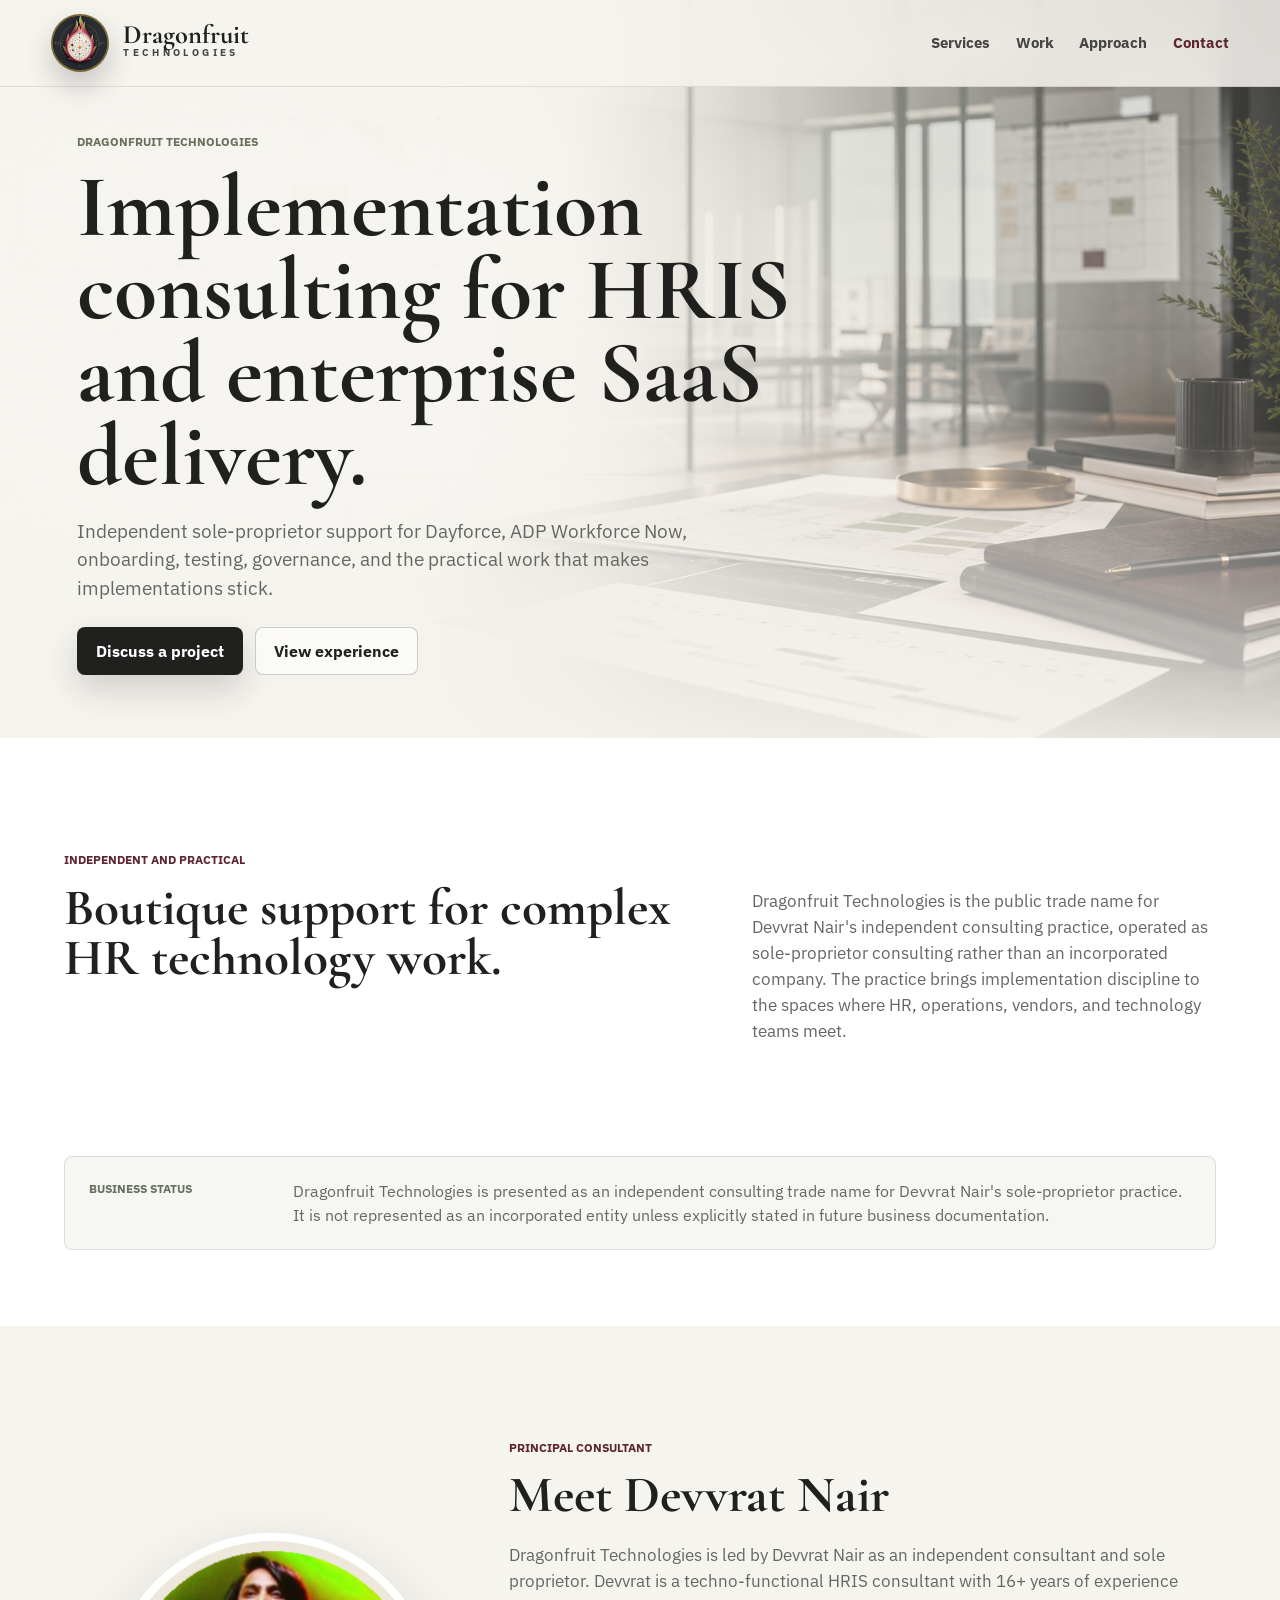
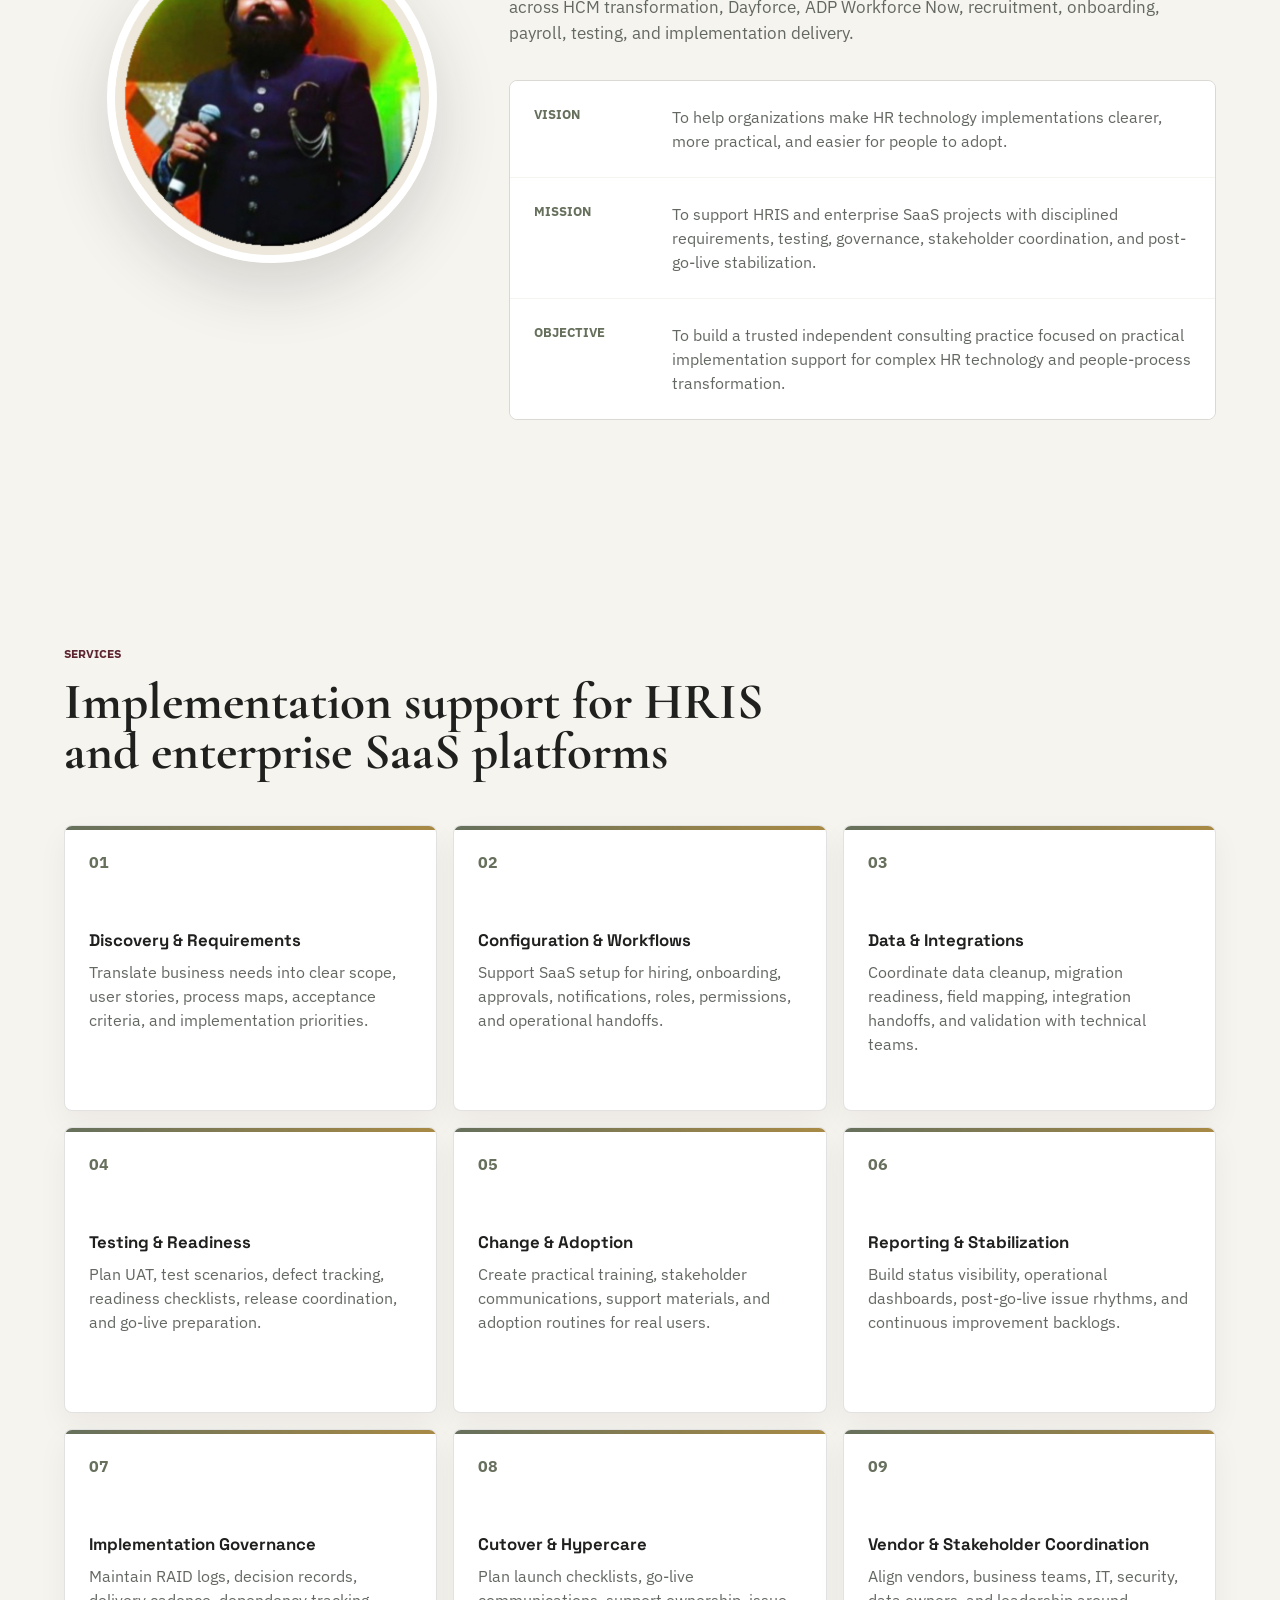
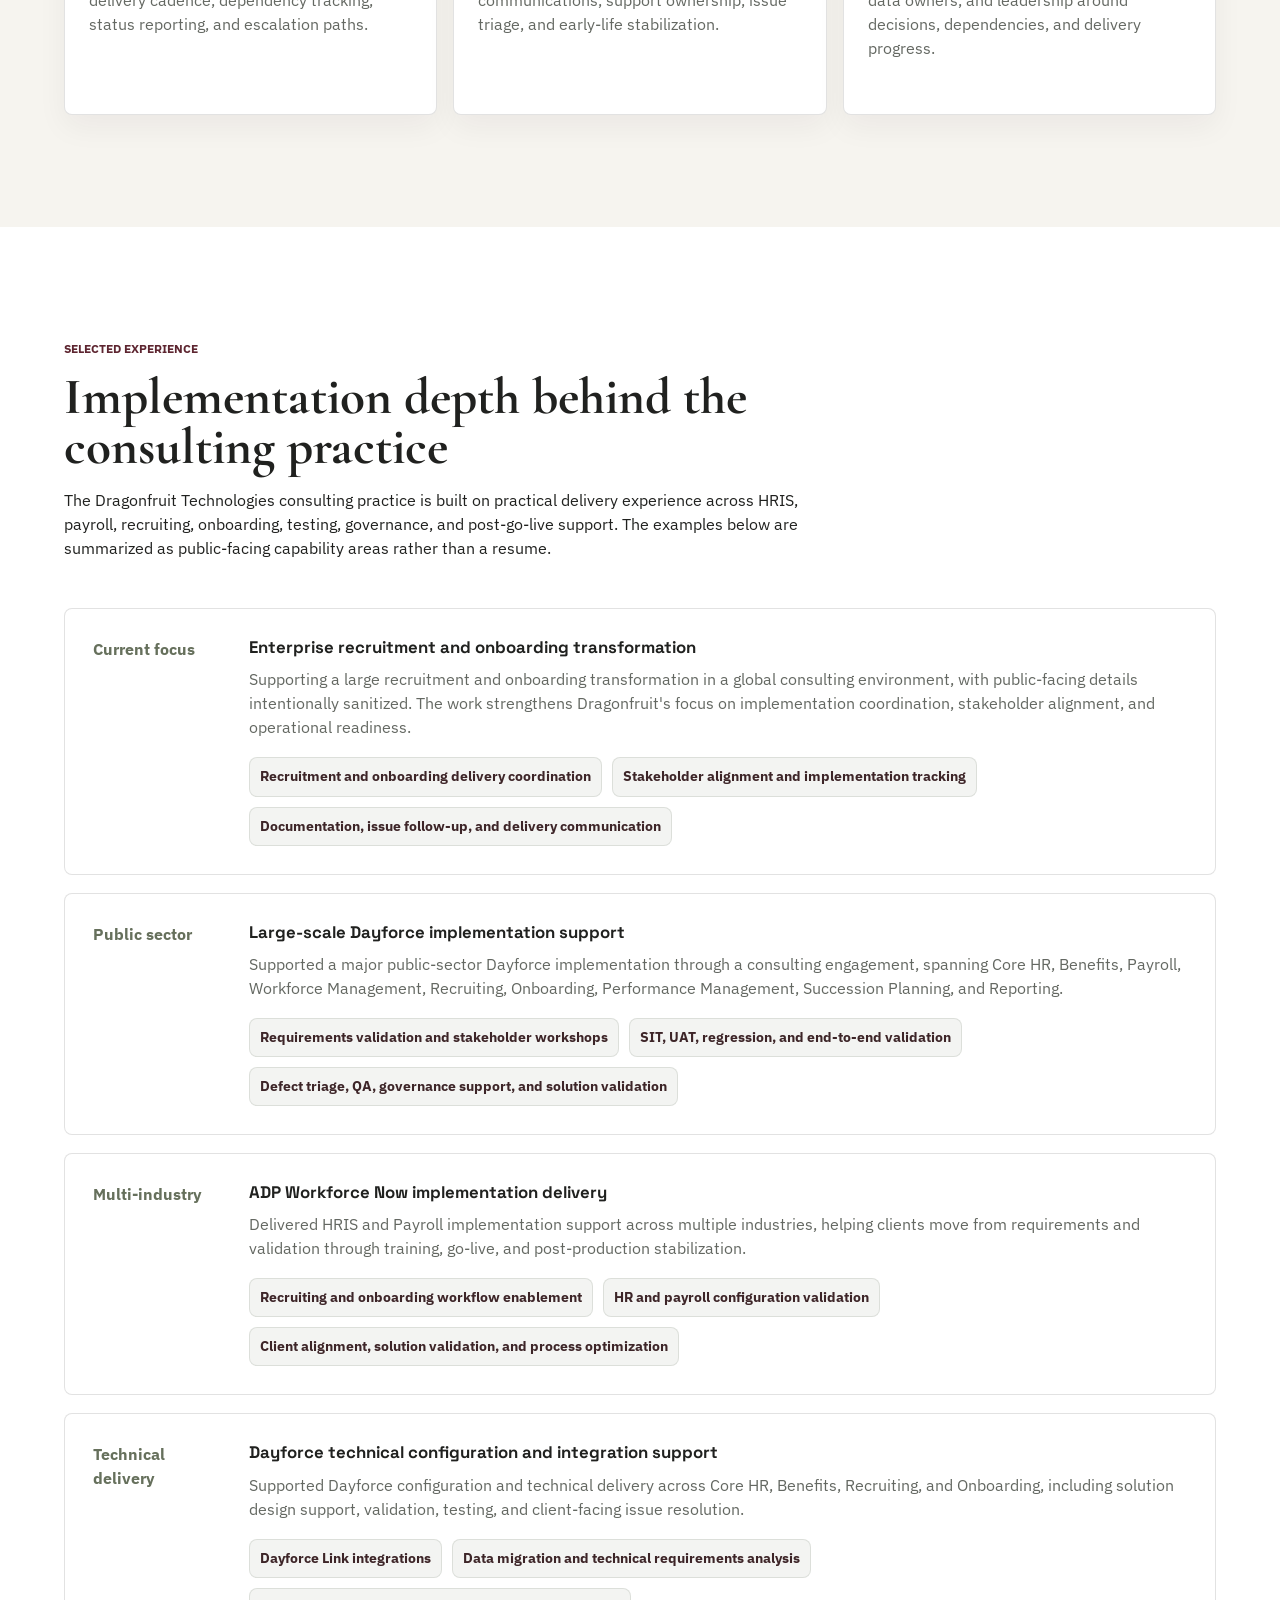
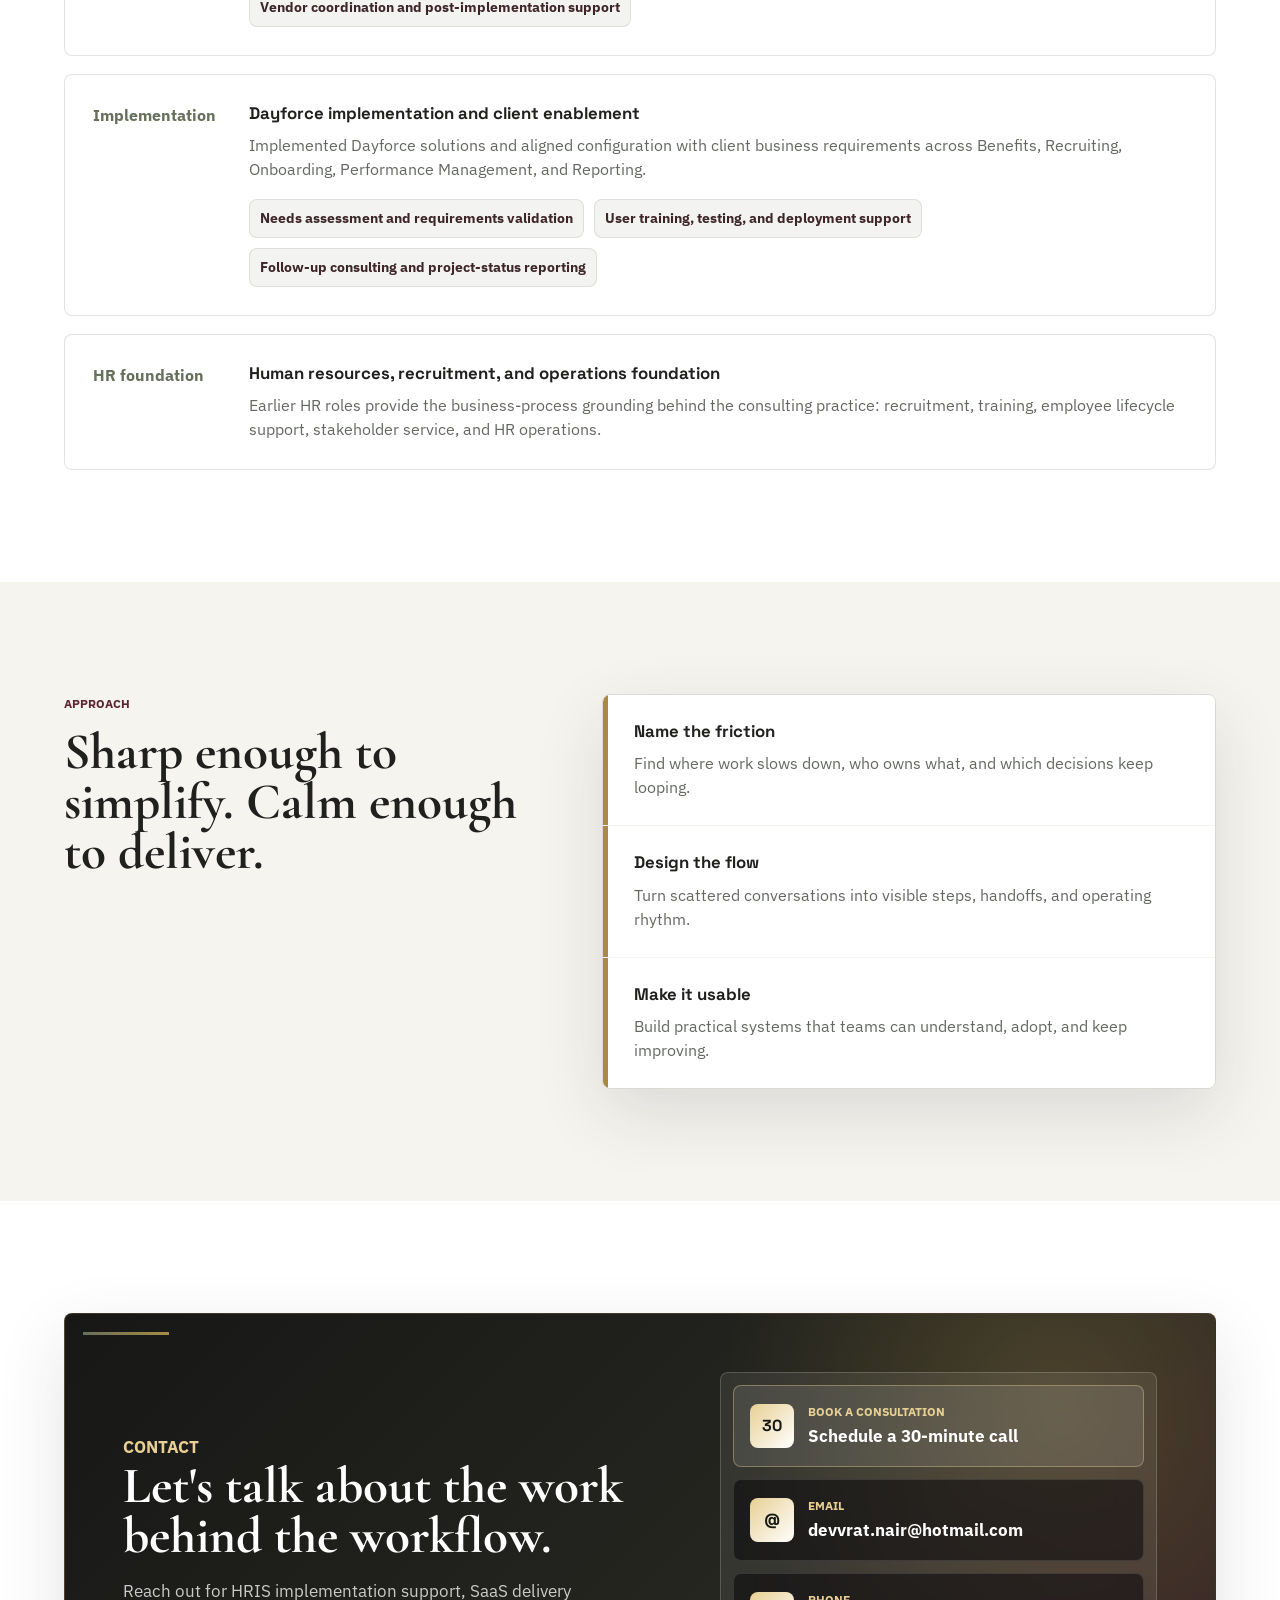
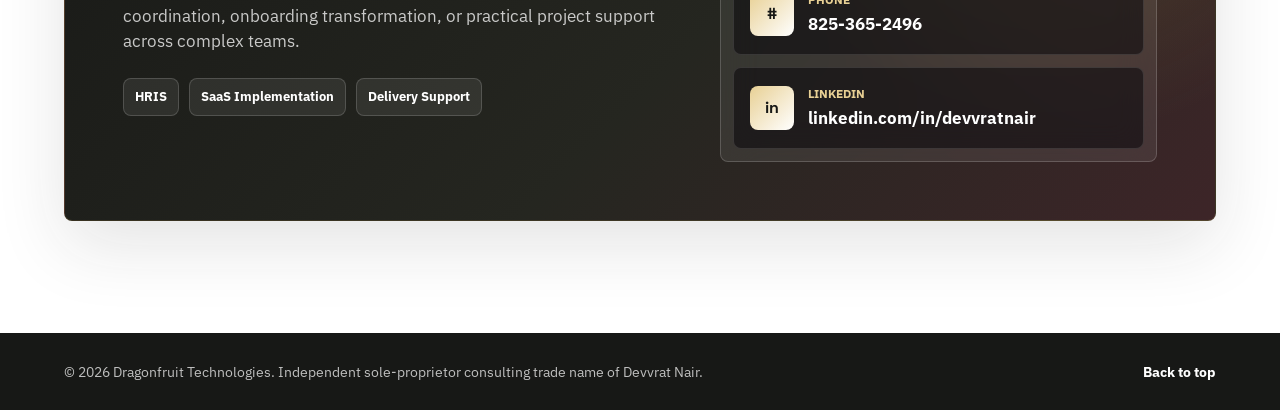
==== commit 21aab203: "Add files via upload" ====
--- a/index.html
+++ b/index.html
@@ -20,11 +20,7 @@
     <header class="site-header" data-header>
       <a class="brand" href="#home" aria-label="Dragonfruit Technologies home">
         <span class="brand-emblem" aria-hidden="true">
-          <svg viewBox="0 0 96 72" role="img">
-            <path class="emblem-outline" d="M20 13H54C71 13 84 26 84 42C84 58 71 69 53 69H38L49 56H54C63 56 70 50 70 41C70 30 62 23 51 23H34L20 13Z"></path>
-            <path class="emblem-arc" d="M34 23H51C62 23 70 30 70 41C70 50 63 56 54 56H49L59 45C62 41 60 36 56 33L34 23Z"></path>
-            <path class="emblem-cut" d="M23 58L47 31L59 45L47 58H23Z"></path>
-          </svg>
+          <img src="assets/dragonfruit-technologies-facebook-profile-circular-premium-split.png" alt="">
         </span>
         <span class="brand-wordmark">
           <strong>Dragonfruit</strong>
--- a/styles.css
+++ b/styles.css
@@ -76,30 +76,20 @@
   display: inline-grid;
   place-items: center;
   width: 58px;
-  height: 52px;
+  height: 58px;
   flex: 0 0 58px;
-  background: rgba(255, 247, 251, 0.96);
-  border: 1px solid rgba(255, 255, 255, 0.28);
-  border-radius: 8px;
-  box-shadow: 0 16px 30px rgba(9, 7, 10, 0.22);
-}
-
-.brand-emblem svg {
-  width: 48px;
-  height: 40px;
-  overflow: visible;
-}
-
-.emblem-outline {
-  fill: var(--night);
-}
-
-.emblem-arc {
-  fill: #24101d;
-}
-
-.emblem-cut {
-  fill: var(--accent);
+  overflow: hidden;
+  background: var(--night);
+  border: 2px solid rgba(168, 138, 69, 0.68);
+  border-radius: 999px;
+  box-shadow: 0 14px 30px rgba(9, 7, 10, 0.2);
+}
+
+.brand-emblem img {
+  width: 100%;
+  height: 100%;
+  object-fit: cover;
+  transform: scale(1.18);
 }
 
 .brand-wordmark {
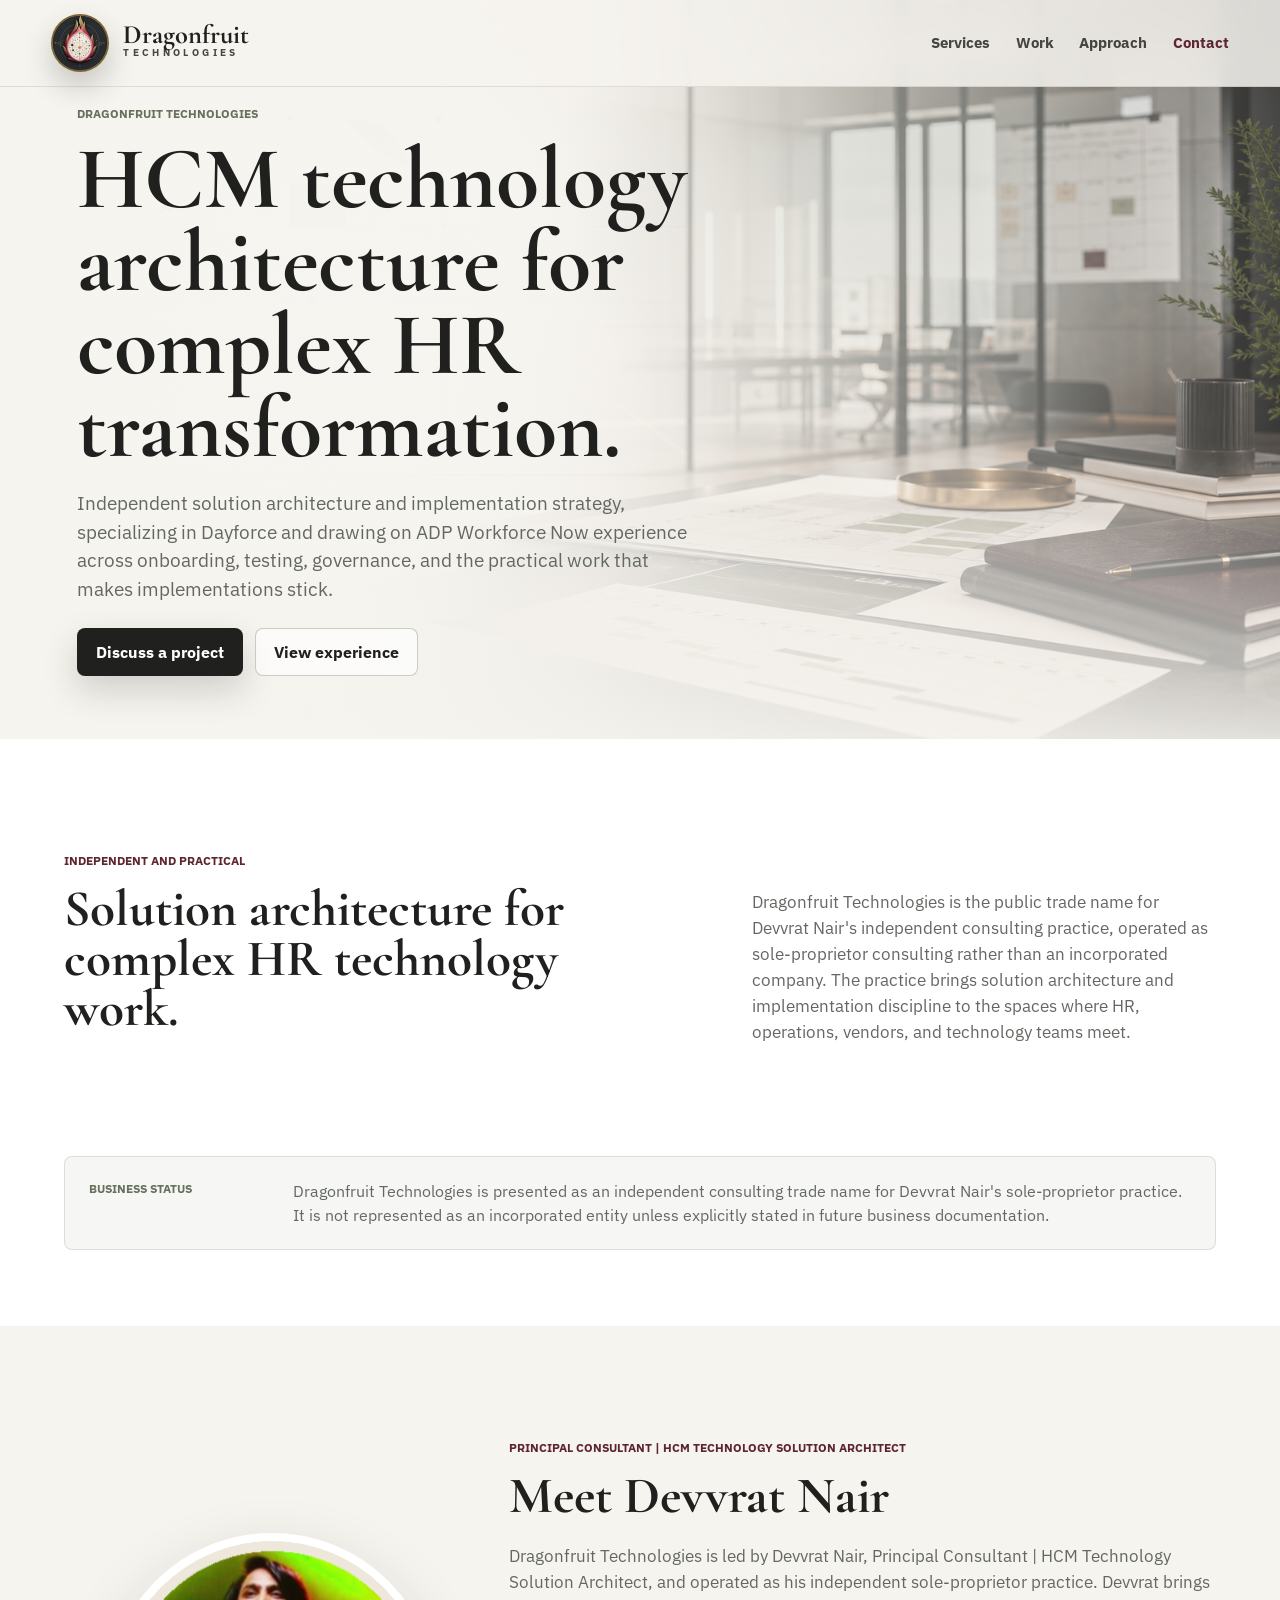
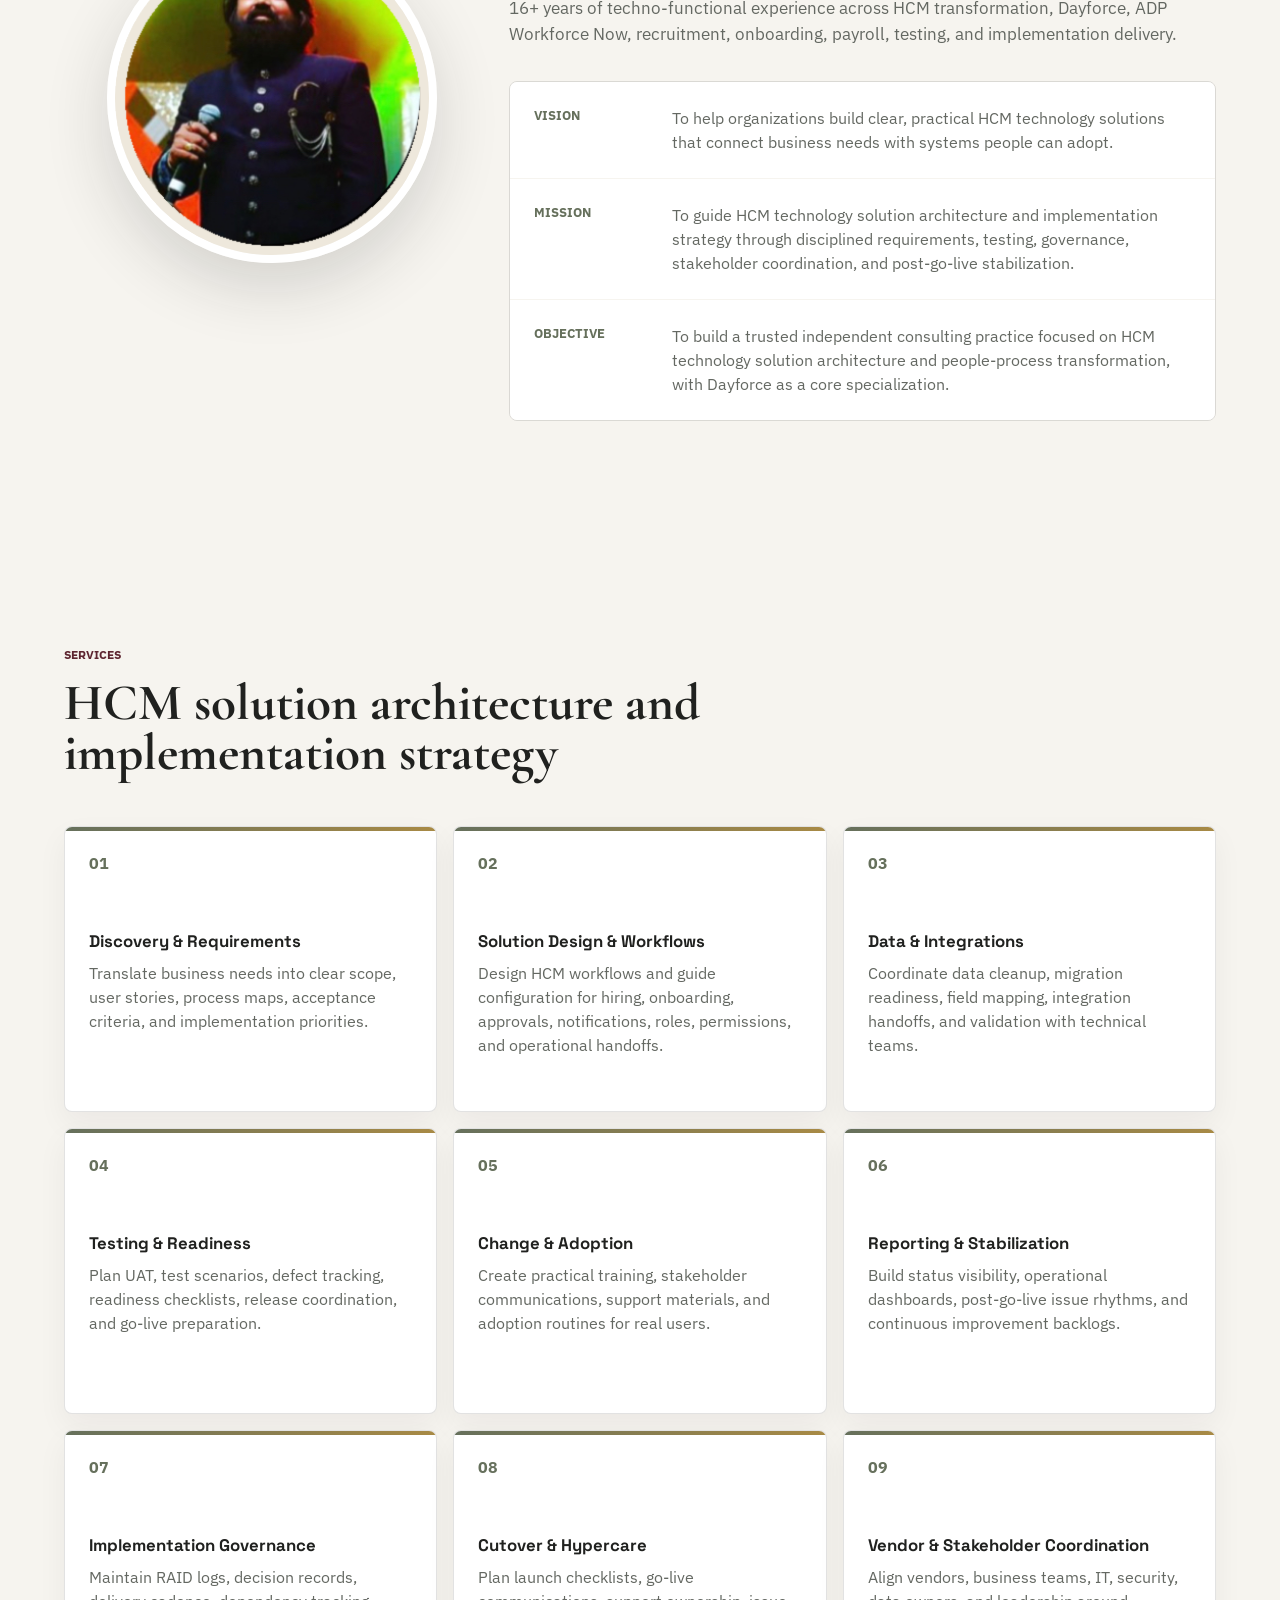
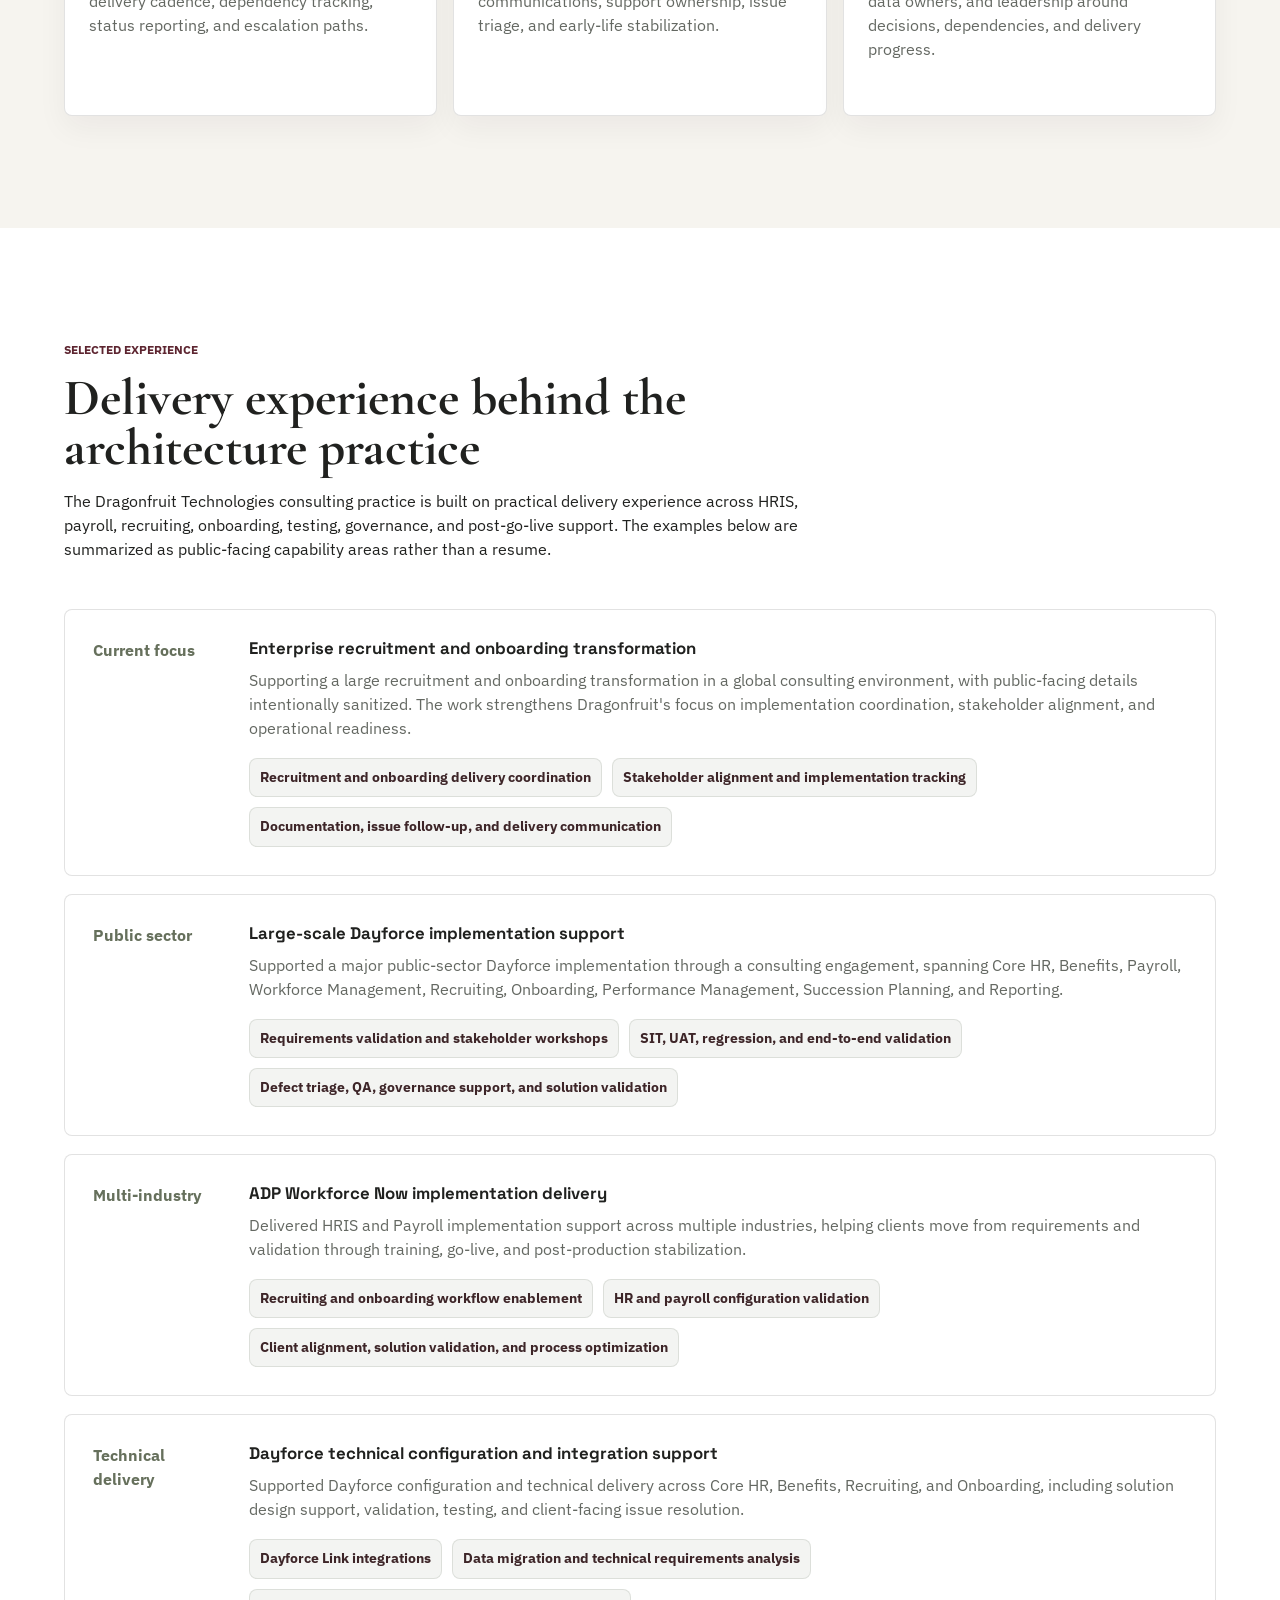
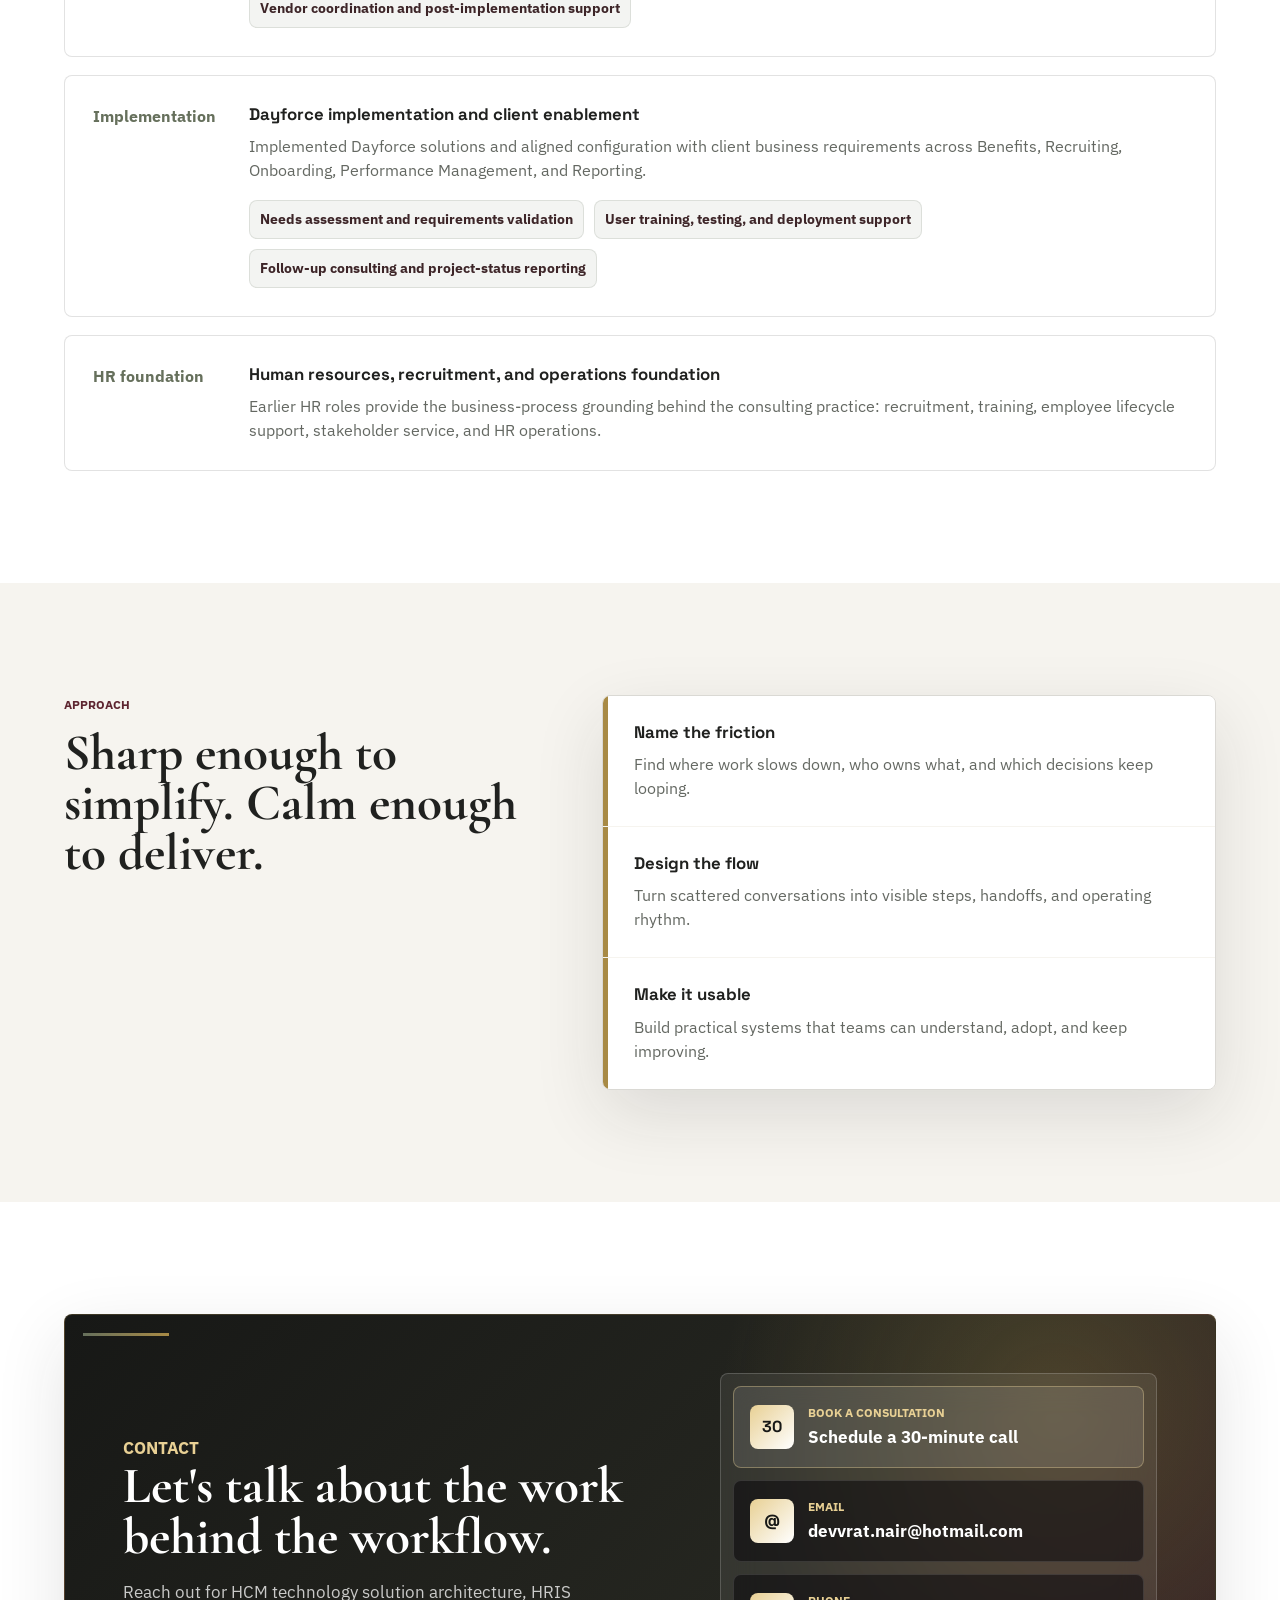
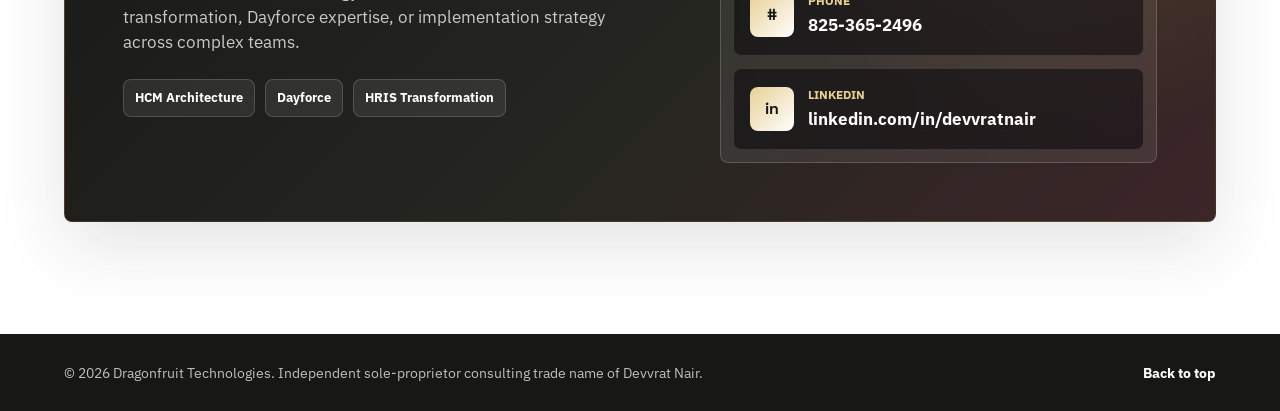
==== commit cb0bc461: "Update Dragonfruit positioning to HCM Technology Solution Architect" ====
--- a/index.html
+++ b/index.html
@@ -1,365 +1,367 @@
-<!doctype html>
-<html lang="en">
-  <head>
-    <meta charset="utf-8">
-    <meta name="viewport" content="width=device-width, initial-scale=1">
-    <title>Dragonfruit Technologies | Independent HRIS Consulting</title>
-    <meta
-      name="description"
-      content="Dragonfruit Technologies is an independent sole-proprietor consulting trade name for boutique HRIS and enterprise SaaS implementation support."
-    >
-    <link rel="preconnect" href="https://fonts.googleapis.com">
-    <link rel="preconnect" href="https://fonts.gstatic.com" crossorigin>
-    <link
-      href="https://fonts.googleapis.com/css2?family=Cormorant+Garamond:wght@600;700&family=IBM+Plex+Sans:wght@400;500;600;700&family=Space+Grotesk:wght@500;600;700&display=swap"
-      rel="stylesheet"
-    >
-    <link rel="stylesheet" href="styles.css">
-  </head>
-  <body>
-    <header class="site-header" data-header>
-      <a class="brand" href="#home" aria-label="Dragonfruit Technologies home">
-        <span class="brand-emblem" aria-hidden="true">
-          <img src="assets/dragonfruit-technologies-facebook-profile-circular-premium-split.png" alt="">
-        </span>
-        <span class="brand-wordmark">
-          <strong>Dragonfruit</strong>
-          <small>Technologies</small>
-        </span>
-      </a>
-      <button class="nav-toggle" type="button" aria-label="Open navigation" aria-expanded="false" data-nav-toggle>
-        <span></span>
-        <span></span>
-        <span></span>
-      </button>
-      <nav class="site-nav" data-nav>
-        <a href="#services">Services</a>
-        <a href="#work">Work</a>
-        <a href="#approach">Approach</a>
-        <a href="#contact">Contact</a>
-      </nav>
-    </header>
-
-    <main id="home">
-      <section class="hero" aria-label="Dragonfruit Technologies introduction">
-        <img class="hero-image" src="assets/consulting-hero.png" alt="Elegant consulting workspace with planning documents and subtle workflow lines">
-        <div class="hero-overlay"></div>
-        <div class="hero-content">
-          <p class="eyebrow">Dragonfruit Technologies</p>
-          <h1>Implementation consulting for HRIS and enterprise SaaS delivery.</h1>
-          <p class="hero-copy">
-            Independent sole-proprietor support for Dayforce, ADP Workforce Now, onboarding,
-            testing, governance, and the practical work that makes implementations stick.
-          </p>
-          <div class="hero-actions" aria-label="Primary actions">
-            <a class="button primary" href="#contact">Discuss a project</a>
-            <a class="button secondary" href="#work">View experience</a>
-          </div>
-        </div>
-      </section>
-
-      <section class="intro band">
-        <div class="section-inner split">
-          <div>
-            <p class="eyebrow">Independent and practical</p>
-            <h2>Boutique support for complex HR technology work.</h2>
-          </div>
-          <p>
-            Dragonfruit Technologies is the public trade name for Devvrat Nair's independent
-            consulting practice, operated as sole-proprietor consulting rather than an incorporated
-            company. The practice brings implementation discipline to the spaces where HR,
-            operations, vendors, and technology teams meet.
-          </p>
-        </div>
-      </section>
-
-      <section class="status-note" aria-label="Business status">
-        <div class="section-inner status-note-inner">
-          <span>Business status</span>
-          <p>
-            Dragonfruit Technologies is presented as an independent consulting trade name for
-            Devvrat Nair's sole-proprietor practice. It is not represented as an incorporated
-            entity unless explicitly stated in future business documentation.
-          </p>
-        </div>
-      </section>
-
-      <section class="section founder-section" id="founder">
-        <div class="section-inner founder-layout">
-          <div class="founder-photo">
-            <img src="assets/devvrat-nair-founder-clean.png" alt="Devvrat Nair, founder of Dragonfruit Technologies">
-          </div>
-          <div class="founder-copy">
-            <p class="eyebrow">Principal Consultant</p>
-            <h2>Meet Devvrat Nair</h2>
-            <p>
-              Dragonfruit Technologies is led by Devvrat Nair as an independent consultant and
-              sole proprietor. Devvrat is a techno-functional HRIS
-              consultant with 16+ years of experience across HCM transformation, Dayforce,
-              ADP Workforce Now, recruitment, onboarding, payroll, testing, and implementation delivery.
-            </p>
-            <div class="founder-principles" aria-label="Vision, mission, and objective">
-              <article>
-                <span>Vision</span>
-                <p>To help organizations make HR technology implementations clearer, more practical, and easier for people to adopt.</p>
-              </article>
-              <article>
-                <span>Mission</span>
-                <p>To support HRIS and enterprise SaaS projects with disciplined requirements, testing, governance, stakeholder coordination, and post-go-live stabilization.</p>
-              </article>
-              <article>
-                <span>Objective</span>
-                <p>To build a trusted independent consulting practice focused on practical implementation support for complex HR technology and people-process transformation.</p>
-              </article>
-            </div>
-          </div>
-        </div>
-      </section>
-
-      <section class="section" id="services">
-        <div class="section-inner">
-          <div class="section-heading">
-            <p class="eyebrow">Services</p>
-            <h2>Implementation support for HRIS and enterprise SaaS platforms</h2>
-          </div>
-          <div class="service-grid">
-            <article class="card">
-              <span class="card-index">01</span>
-              <h3>Discovery & Requirements</h3>
-              <p>Translate business needs into clear scope, user stories, process maps, acceptance criteria, and implementation priorities.</p>
-            </article>
-            <article class="card">
-              <span class="card-index">02</span>
-              <h3>Configuration & Workflows</h3>
-              <p>Support SaaS setup for hiring, onboarding, approvals, notifications, roles, permissions, and operational handoffs.</p>
-            </article>
-            <article class="card">
-              <span class="card-index">03</span>
-              <h3>Data & Integrations</h3>
-              <p>Coordinate data cleanup, migration readiness, field mapping, integration handoffs, and validation with technical teams.</p>
-            </article>
-            <article class="card">
-              <span class="card-index">04</span>
-              <h3>Testing & Readiness</h3>
-              <p>Plan UAT, test scenarios, defect tracking, readiness checklists, release coordination, and go-live preparation.</p>
-            </article>
-            <article class="card">
-              <span class="card-index">05</span>
-              <h3>Change & Adoption</h3>
-              <p>Create practical training, stakeholder communications, support materials, and adoption routines for real users.</p>
-            </article>
-            <article class="card">
-              <span class="card-index">06</span>
-              <h3>Reporting & Stabilization</h3>
-              <p>Build status visibility, operational dashboards, post-go-live issue rhythms, and continuous improvement backlogs.</p>
-            </article>
-            <article class="card">
-              <span class="card-index">07</span>
-              <h3>Implementation Governance</h3>
-              <p>Maintain RAID logs, decision records, delivery cadence, dependency tracking, status reporting, and escalation paths.</p>
-            </article>
-            <article class="card">
-              <span class="card-index">08</span>
-              <h3>Cutover & Hypercare</h3>
-              <p>Plan launch checklists, go-live communications, support ownership, issue triage, and early-life stabilization.</p>
-            </article>
-            <article class="card">
-              <span class="card-index">09</span>
-              <h3>Vendor & Stakeholder Coordination</h3>
-              <p>Align vendors, business teams, IT, security, data owners, and leadership around decisions, dependencies, and delivery progress.</p>
-            </article>
-          </div>
-        </div>
-      </section>
-
-      <section class="section band" id="work">
-        <div class="section-inner">
-          <div class="section-heading">
-            <p class="eyebrow">Selected experience</p>
-            <h2>Implementation depth behind the consulting practice</h2>
-            <p>
-              The Dragonfruit Technologies consulting practice is built on practical delivery experience across HRIS,
-              payroll, recruiting, onboarding, testing, governance, and post-go-live support.
-              The examples below are summarized as public-facing capability areas rather than a resume.
-            </p>
-          </div>
-          <div class="timeline" aria-label="Professional history">
-            <article class="timeline-item">
-              <div class="timeline-date">Current focus</div>
-              <div>
-                <h3>Enterprise recruitment and onboarding transformation</h3>
-                <p>
-                  Supporting a large recruitment and onboarding transformation in a global consulting
-                  environment, with public-facing details intentionally sanitized. The work strengthens
-                  Dragonfruit's focus on implementation coordination, stakeholder alignment, and
-                  operational readiness.
-                </p>
-                <ul>
-                  <li>Recruitment and onboarding delivery coordination</li>
-                  <li>Stakeholder alignment and implementation tracking</li>
-                  <li>Documentation, issue follow-up, and delivery communication</li>
-                </ul>
-              </div>
-            </article>
-            <article class="timeline-item">
-              <div class="timeline-date">Public sector</div>
-              <div>
-                <h3>Large-scale Dayforce implementation support</h3>
-                <p>
-                  Supported a major public-sector Dayforce implementation through a consulting
-                  engagement, spanning Core HR, Benefits, Payroll, Workforce Management, Recruiting,
-                  Onboarding, Performance Management, Succession Planning, and Reporting.
-                </p>
-                <ul>
-                  <li>Requirements validation and stakeholder workshops</li>
-                  <li>SIT, UAT, regression, and end-to-end validation</li>
-                  <li>Defect triage, QA, governance support, and solution validation</li>
-                </ul>
-              </div>
-            </article>
-            <article class="timeline-item">
-              <div class="timeline-date">Multi-industry</div>
-              <div>
-                <h3>ADP Workforce Now implementation delivery</h3>
-                <p>
-                  Delivered HRIS and Payroll implementation support across multiple industries,
-                  helping clients move from requirements and validation through training, go-live,
-                  and post-production stabilization.
-                </p>
-                <ul>
-                  <li>Recruiting and onboarding workflow enablement</li>
-                  <li>HR and payroll configuration validation</li>
-                  <li>Client alignment, solution validation, and process optimization</li>
-                </ul>
-              </div>
-            </article>
-            <article class="timeline-item">
-              <div class="timeline-date">Technical delivery</div>
-              <div>
-                <h3>Dayforce technical configuration and integration support</h3>
-                <p>
-                  Supported Dayforce configuration and technical delivery across Core HR, Benefits,
-                  Recruiting, and Onboarding, including solution design support, validation, testing,
-                  and client-facing issue resolution.
-                </p>
-                <ul>
-                  <li>Dayforce Link integrations</li>
-                  <li>Data migration and technical requirements analysis</li>
-                  <li>Vendor coordination and post-implementation support</li>
-                </ul>
-              </div>
-            </article>
-            <article class="timeline-item">
-              <div class="timeline-date">Implementation</div>
-              <div>
-                <h3>Dayforce implementation and client enablement</h3>
-                <p>
-                  Implemented Dayforce solutions and aligned configuration with client business
-                  requirements across Benefits, Recruiting, Onboarding, Performance Management,
-                  and Reporting.
-                </p>
-                <ul>
-                  <li>Needs assessment and requirements validation</li>
-                  <li>User training, testing, and deployment support</li>
-                  <li>Follow-up consulting and project-status reporting</li>
-                </ul>
-              </div>
-            </article>
-            <article class="timeline-item">
-              <div class="timeline-date">HR foundation</div>
-              <div>
-                <h3>Human resources, recruitment, and operations foundation</h3>
-                <p>
-                  Earlier HR roles provide the business-process grounding behind the consulting
-                  practice: recruitment, training, employee lifecycle support, stakeholder service,
-                  and HR operations.
-                </p>
-              </div>
-            </article>
-          </div>
-        </div>
-      </section>
-
-      <section class="section" id="approach">
-        <div class="section-inner approach-layout">
-          <div class="section-heading">
-            <p class="eyebrow">Approach</p>
-            <h2>Sharp enough to simplify. Calm enough to deliver.</h2>
-          </div>
-          <div class="principles">
-            <div>
-              <h3>Name the friction</h3>
-              <p>Find where work slows down, who owns what, and which decisions keep looping.</p>
-            </div>
-            <div>
-              <h3>Design the flow</h3>
-              <p>Turn scattered conversations into visible steps, handoffs, and operating rhythm.</p>
-            </div>
-            <div>
-              <h3>Make it usable</h3>
-              <p>Build practical systems that teams can understand, adopt, and keep improving.</p>
-            </div>
-          </div>
-        </div>
-      </section>
-
-      <section class="contact band" id="contact">
-        <div class="section-inner contact-panel">
-          <div class="contact-copy">
-            <p class="eyebrow">Contact</p>
-            <h2>Let's talk about the work behind the workflow.</h2>
-            <p>
-              Reach out for HRIS implementation support, SaaS delivery coordination,
-              onboarding transformation, or practical project support across complex teams.
-            </p>
-            <div class="contact-tags" aria-label="Consulting focus areas">
-              <span>HRIS</span>
-              <span>SaaS Implementation</span>
-              <span>Delivery Support</span>
-            </div>
-          </div>
-          <div class="contact-card" aria-label="Contact details">
-            <a class="contact-link booking-link" href="https://calendly.com/devvrat-nair/30min" target="_blank" rel="noreferrer">
-              <span class="contact-icon" aria-hidden="true">30</span>
-              <span>
-                <small>Book a consultation</small>
-                <strong>Schedule a 30-minute call</strong>
-              </span>
-            </a>
-            <a class="contact-link email-link" href="mailto:devvrat.nair@hotmail.com">
-              <span class="contact-icon" aria-hidden="true">@</span>
-              <span>
-                <small>Email</small>
-                <strong>devvrat.nair@hotmail.com</strong>
-              </span>
-            </a>
-            <a class="contact-link" href="tel:+18253652496">
-              <span class="contact-icon" aria-hidden="true">#</span>
-              <span>
-                <small>Phone</small>
-                <strong>825-365-2496</strong>
-              </span>
-            </a>
-            <a class="contact-link" href="https://www.linkedin.com/in/devvratnair" target="_blank" rel="noreferrer">
-              <span class="contact-icon" aria-hidden="true">in</span>
-              <span>
-                <small>LinkedIn</small>
-                <strong>linkedin.com/in/devvratnair</strong>
-              </span>
-            </a>
-          </div>
-        </div>
-      </section>
-    </main>
-
-    <footer class="site-footer">
-      <p>&copy; 2026 Dragonfruit Technologies. Independent sole-proprietor consulting trade name of Devvrat Nair.</p>
-      <a href="#home">Back to top</a>
-    </footer>
-
-    <script src="script.js"></script>
-    <!-- Start of HubSpot Embed Code -->
-    <script type="text/javascript" id="hs-script-loader" async defer src="//js-na3.hs-scripts.com/343398568.js"></script>
-    <!-- End of HubSpot Embed Code -->
-  </body>
-</html>
+<!doctype html>
+<html lang="en">
+  <head>
+    <meta charset="utf-8">
+    <meta name="viewport" content="width=device-width, initial-scale=1">
+    <title>Dragonfruit Technologies | HCM Technology Solution Architecture</title>
+    <meta
+      name="description"
+      content="Dragonfruit Technologies provides HCM technology solution architecture and HRIS transformation consulting, led by Devvrat Nair, Principal Consultant | HCM Technology Solution Architect, with a specialization in Dayforce."
+    >
+    <link rel="preconnect" href="https://fonts.googleapis.com">
+    <link rel="preconnect" href="https://fonts.gstatic.com" crossorigin>
+    <link
+      href="https://fonts.googleapis.com/css2?family=Cormorant+Garamond:wght@600;700&family=IBM+Plex+Sans:wght@400;500;600;700&family=Space+Grotesk:wght@500;600;700&display=swap"
+      rel="stylesheet"
+    >
+    <link rel="stylesheet" href="styles.css">
+  </head>
+  <body>
+    <header class="site-header" data-header>
+      <a class="brand" href="#home" aria-label="Dragonfruit Technologies home">
+        <span class="brand-emblem" aria-hidden="true">
+          <img src="assets/dragonfruit-technologies-facebook-profile-circular-premium-split.png" alt="">
+        </span>
+        <span class="brand-wordmark">
+          <strong>Dragonfruit</strong>
+          <small>Technologies</small>
+        </span>
+      </a>
+      <button class="nav-toggle" type="button" aria-label="Open navigation" aria-expanded="false" data-nav-toggle>
+        <span></span>
+        <span></span>
+        <span></span>
+      </button>
+      <nav class="site-nav" data-nav>
+        <a href="#services">Services</a>
+        <a href="#work">Work</a>
+        <a href="#approach">Approach</a>
+        <a href="#contact">Contact</a>
+      </nav>
+    </header>
+
+    <main id="home">
+      <section class="hero" aria-label="Dragonfruit Technologies introduction">
+        <img class="hero-image" src="assets/consulting-hero.png" alt="Elegant consulting workspace with planning documents and subtle workflow lines">
+        <div class="hero-overlay"></div>
+        <div class="hero-content">
+          <p class="eyebrow">Dragonfruit Technologies</p>
+          <h1>HCM technology architecture for complex HR transformation.</h1>
+          <p class="hero-copy">
+            Independent solution architecture and implementation strategy, specializing in Dayforce
+            and drawing on ADP Workforce Now experience across onboarding,
+            testing, governance, and the practical work that makes implementations stick.
+          </p>
+          <div class="hero-actions" aria-label="Primary actions">
+            <a class="button primary" href="#contact">Discuss a project</a>
+            <a class="button secondary" href="#work">View experience</a>
+          </div>
+        </div>
+      </section>
+
+      <section class="intro band">
+        <div class="section-inner split">
+          <div>
+            <p class="eyebrow">Independent and practical</p>
+            <h2>Solution architecture for complex HR technology work.</h2>
+          </div>
+          <p>
+            Dragonfruit Technologies is the public trade name for Devvrat Nair's independent
+            consulting practice, operated as sole-proprietor consulting rather than an incorporated
+            company. The practice brings solution architecture and implementation discipline to the spaces where HR,
+            operations, vendors, and technology teams meet.
+          </p>
+        </div>
+      </section>
+
+      <section class="status-note" aria-label="Business status">
+        <div class="section-inner status-note-inner">
+          <span>Business status</span>
+          <p>
+            Dragonfruit Technologies is presented as an independent consulting trade name for
+            Devvrat Nair's sole-proprietor practice. It is not represented as an incorporated
+            entity unless explicitly stated in future business documentation.
+          </p>
+        </div>
+      </section>
+
+      <section class="section founder-section" id="founder">
+        <div class="section-inner founder-layout">
+          <div class="founder-photo">
+            <img src="assets/devvrat-nair-founder-clean.png" alt="Devvrat Nair, Principal Consultant | HCM Technology Solution Architect">
+          </div>
+          <div class="founder-copy">
+            <p class="eyebrow">Principal Consultant | HCM Technology Solution Architect</p>
+            <h2>Meet Devvrat Nair</h2>
+            <p>
+              Dragonfruit Technologies is led by Devvrat Nair, Principal Consultant | HCM Technology
+              Solution Architect, and operated as his independent sole-proprietor practice.
+              Devvrat brings 16+ years of techno-functional experience across HCM transformation, Dayforce,
+              ADP Workforce Now, recruitment, onboarding, payroll, testing, and implementation delivery.
+            </p>
+            <div class="founder-principles" aria-label="Vision, mission, and objective">
+              <article>
+                <span>Vision</span>
+                <p>To help organizations build clear, practical HCM technology solutions that connect business needs with systems people can adopt.</p>
+              </article>
+              <article>
+                <span>Mission</span>
+                <p>To guide HCM technology solution architecture and implementation strategy through disciplined requirements, testing, governance, stakeholder coordination, and post-go-live stabilization.</p>
+              </article>
+              <article>
+                <span>Objective</span>
+                <p>To build a trusted independent consulting practice focused on HCM technology solution architecture and people-process transformation, with Dayforce as a core specialization.</p>
+              </article>
+            </div>
+          </div>
+        </div>
+      </section>
+
+      <section class="section" id="services">
+        <div class="section-inner">
+          <div class="section-heading">
+            <p class="eyebrow">Services</p>
+            <h2>HCM solution architecture and implementation strategy</h2>
+          </div>
+          <div class="service-grid">
+            <article class="card">
+              <span class="card-index">01</span>
+              <h3>Discovery & Requirements</h3>
+              <p>Translate business needs into clear scope, user stories, process maps, acceptance criteria, and implementation priorities.</p>
+            </article>
+            <article class="card">
+              <span class="card-index">02</span>
+              <h3>Solution Design & Workflows</h3>
+              <p>Design HCM workflows and guide configuration for hiring, onboarding, approvals, notifications, roles, permissions, and operational handoffs.</p>
+            </article>
+            <article class="card">
+              <span class="card-index">03</span>
+              <h3>Data & Integrations</h3>
+              <p>Coordinate data cleanup, migration readiness, field mapping, integration handoffs, and validation with technical teams.</p>
+            </article>
+            <article class="card">
+              <span class="card-index">04</span>
+              <h3>Testing & Readiness</h3>
+              <p>Plan UAT, test scenarios, defect tracking, readiness checklists, release coordination, and go-live preparation.</p>
+            </article>
+            <article class="card">
+              <span class="card-index">05</span>
+              <h3>Change & Adoption</h3>
+              <p>Create practical training, stakeholder communications, support materials, and adoption routines for real users.</p>
+            </article>
+            <article class="card">
+              <span class="card-index">06</span>
+              <h3>Reporting & Stabilization</h3>
+              <p>Build status visibility, operational dashboards, post-go-live issue rhythms, and continuous improvement backlogs.</p>
+            </article>
+            <article class="card">
+              <span class="card-index">07</span>
+              <h3>Implementation Governance</h3>
+              <p>Maintain RAID logs, decision records, delivery cadence, dependency tracking, status reporting, and escalation paths.</p>
+            </article>
+            <article class="card">
+              <span class="card-index">08</span>
+              <h3>Cutover & Hypercare</h3>
+              <p>Plan launch checklists, go-live communications, support ownership, issue triage, and early-life stabilization.</p>
+            </article>
+            <article class="card">
+              <span class="card-index">09</span>
+              <h3>Vendor & Stakeholder Coordination</h3>
+              <p>Align vendors, business teams, IT, security, data owners, and leadership around decisions, dependencies, and delivery progress.</p>
+            </article>
+          </div>
+        </div>
+      </section>
+
+      <section class="section band" id="work">
+        <div class="section-inner">
+          <div class="section-heading">
+            <p class="eyebrow">Selected experience</p>
+            <h2>Delivery experience behind the architecture practice</h2>
+            <p>
+              The Dragonfruit Technologies consulting practice is built on practical delivery experience across HRIS,
+              payroll, recruiting, onboarding, testing, governance, and post-go-live support.
+              The examples below are summarized as public-facing capability areas rather than a resume.
+            </p>
+          </div>
+          <div class="timeline" aria-label="Professional history">
+            <article class="timeline-item">
+              <div class="timeline-date">Current focus</div>
+              <div>
+                <h3>Enterprise recruitment and onboarding transformation</h3>
+                <p>
+                  Supporting a large recruitment and onboarding transformation in a global consulting
+                  environment, with public-facing details intentionally sanitized. The work strengthens
+                  Dragonfruit's focus on implementation coordination, stakeholder alignment, and
+                  operational readiness.
+                </p>
+                <ul>
+                  <li>Recruitment and onboarding delivery coordination</li>
+                  <li>Stakeholder alignment and implementation tracking</li>
+                  <li>Documentation, issue follow-up, and delivery communication</li>
+                </ul>
+              </div>
+            </article>
+            <article class="timeline-item">
+              <div class="timeline-date">Public sector</div>
+              <div>
+                <h3>Large-scale Dayforce implementation support</h3>
+                <p>
+                  Supported a major public-sector Dayforce implementation through a consulting
+                  engagement, spanning Core HR, Benefits, Payroll, Workforce Management, Recruiting,
+                  Onboarding, Performance Management, Succession Planning, and Reporting.
+                </p>
+                <ul>
+                  <li>Requirements validation and stakeholder workshops</li>
+                  <li>SIT, UAT, regression, and end-to-end validation</li>
+                  <li>Defect triage, QA, governance support, and solution validation</li>
+                </ul>
+              </div>
+            </article>
+            <article class="timeline-item">
+              <div class="timeline-date">Multi-industry</div>
+              <div>
+                <h3>ADP Workforce Now implementation delivery</h3>
+                <p>
+                  Delivered HRIS and Payroll implementation support across multiple industries,
+                  helping clients move from requirements and validation through training, go-live,
+                  and post-production stabilization.
+                </p>
+                <ul>
+                  <li>Recruiting and onboarding workflow enablement</li>
+                  <li>HR and payroll configuration validation</li>
+                  <li>Client alignment, solution validation, and process optimization</li>
+                </ul>
+              </div>
+            </article>
+            <article class="timeline-item">
+              <div class="timeline-date">Technical delivery</div>
+              <div>
+                <h3>Dayforce technical configuration and integration support</h3>
+                <p>
+                  Supported Dayforce configuration and technical delivery across Core HR, Benefits,
+                  Recruiting, and Onboarding, including solution design support, validation, testing,
+                  and client-facing issue resolution.
+                </p>
+                <ul>
+                  <li>Dayforce Link integrations</li>
+                  <li>Data migration and technical requirements analysis</li>
+                  <li>Vendor coordination and post-implementation support</li>
+                </ul>
+              </div>
+            </article>
+            <article class="timeline-item">
+              <div class="timeline-date">Implementation</div>
+              <div>
+                <h3>Dayforce implementation and client enablement</h3>
+                <p>
+                  Implemented Dayforce solutions and aligned configuration with client business
+                  requirements across Benefits, Recruiting, Onboarding, Performance Management,
+                  and Reporting.
+                </p>
+                <ul>
+                  <li>Needs assessment and requirements validation</li>
+                  <li>User training, testing, and deployment support</li>
+                  <li>Follow-up consulting and project-status reporting</li>
+                </ul>
+              </div>
+            </article>
+            <article class="timeline-item">
+              <div class="timeline-date">HR foundation</div>
+              <div>
+                <h3>Human resources, recruitment, and operations foundation</h3>
+                <p>
+                  Earlier HR roles provide the business-process grounding behind the consulting
+                  practice: recruitment, training, employee lifecycle support, stakeholder service,
+                  and HR operations.
+                </p>
+              </div>
+            </article>
+          </div>
+        </div>
+      </section>
+
+      <section class="section" id="approach">
+        <div class="section-inner approach-layout">
+          <div class="section-heading">
+            <p class="eyebrow">Approach</p>
+            <h2>Sharp enough to simplify. Calm enough to deliver.</h2>
+          </div>
+          <div class="principles">
+            <div>
+              <h3>Name the friction</h3>
+              <p>Find where work slows down, who owns what, and which decisions keep looping.</p>
+            </div>
+            <div>
+              <h3>Design the flow</h3>
+              <p>Turn scattered conversations into visible steps, handoffs, and operating rhythm.</p>
+            </div>
+            <div>
+              <h3>Make it usable</h3>
+              <p>Build practical systems that teams can understand, adopt, and keep improving.</p>
+            </div>
+          </div>
+        </div>
+      </section>
+
+      <section class="contact band" id="contact">
+        <div class="section-inner contact-panel">
+          <div class="contact-copy">
+            <p class="eyebrow">Contact</p>
+            <h2>Let's talk about the work behind the workflow.</h2>
+            <p>
+              Reach out for HCM technology solution architecture, HRIS transformation,
+              Dayforce expertise, or implementation strategy across complex teams.
+            </p>
+            <div class="contact-tags" aria-label="Consulting focus areas">
+              <span>HCM Architecture</span>
+              <span>Dayforce</span>
+              <span>HRIS Transformation</span>
+            </div>
+          </div>
+          <div class="contact-card" aria-label="Contact details">
+            <a class="contact-link booking-link" href="https://calendly.com/devvrat-nair/30min" target="_blank" rel="noreferrer">
+              <span class="contact-icon" aria-hidden="true">30</span>
+              <span>
+                <small>Book a consultation</small>
+                <strong>Schedule a 30-minute call</strong>
+              </span>
+            </a>
+            <a class="contact-link email-link" href="mailto:devvrat.nair@hotmail.com">
+              <span class="contact-icon" aria-hidden="true">@</span>
+              <span>
+                <small>Email</small>
+                <strong>devvrat.nair@hotmail.com</strong>
+              </span>
+            </a>
+            <a class="contact-link" href="tel:+18253652496">
+              <span class="contact-icon" aria-hidden="true">#</span>
+              <span>
+                <small>Phone</small>
+                <strong>825-365-2496</strong>
+              </span>
+            </a>
+            <a class="contact-link" href="https://www.linkedin.com/in/devvratnair" target="_blank" rel="noreferrer">
+              <span class="contact-icon" aria-hidden="true">in</span>
+              <span>
+                <small>LinkedIn</small>
+                <strong>linkedin.com/in/devvratnair</strong>
+              </span>
+            </a>
+          </div>
+        </div>
+      </section>
+    </main>
+
+    <footer class="site-footer">
+      <p>&copy; 2026 Dragonfruit Technologies. Independent sole-proprietor consulting trade name of Devvrat Nair.</p>
+      <a href="#home">Back to top</a>
+    </footer>
+
+    <script src="script.js"></script>
+    <!-- Start of HubSpot Embed Code -->
+    <script type="text/javascript" id="hs-script-loader" async defer src="//js-na3.hs-scripts.com/343398568.js"></script>
+    <!-- End of HubSpot Embed Code -->
+  </body>
+</html>
+
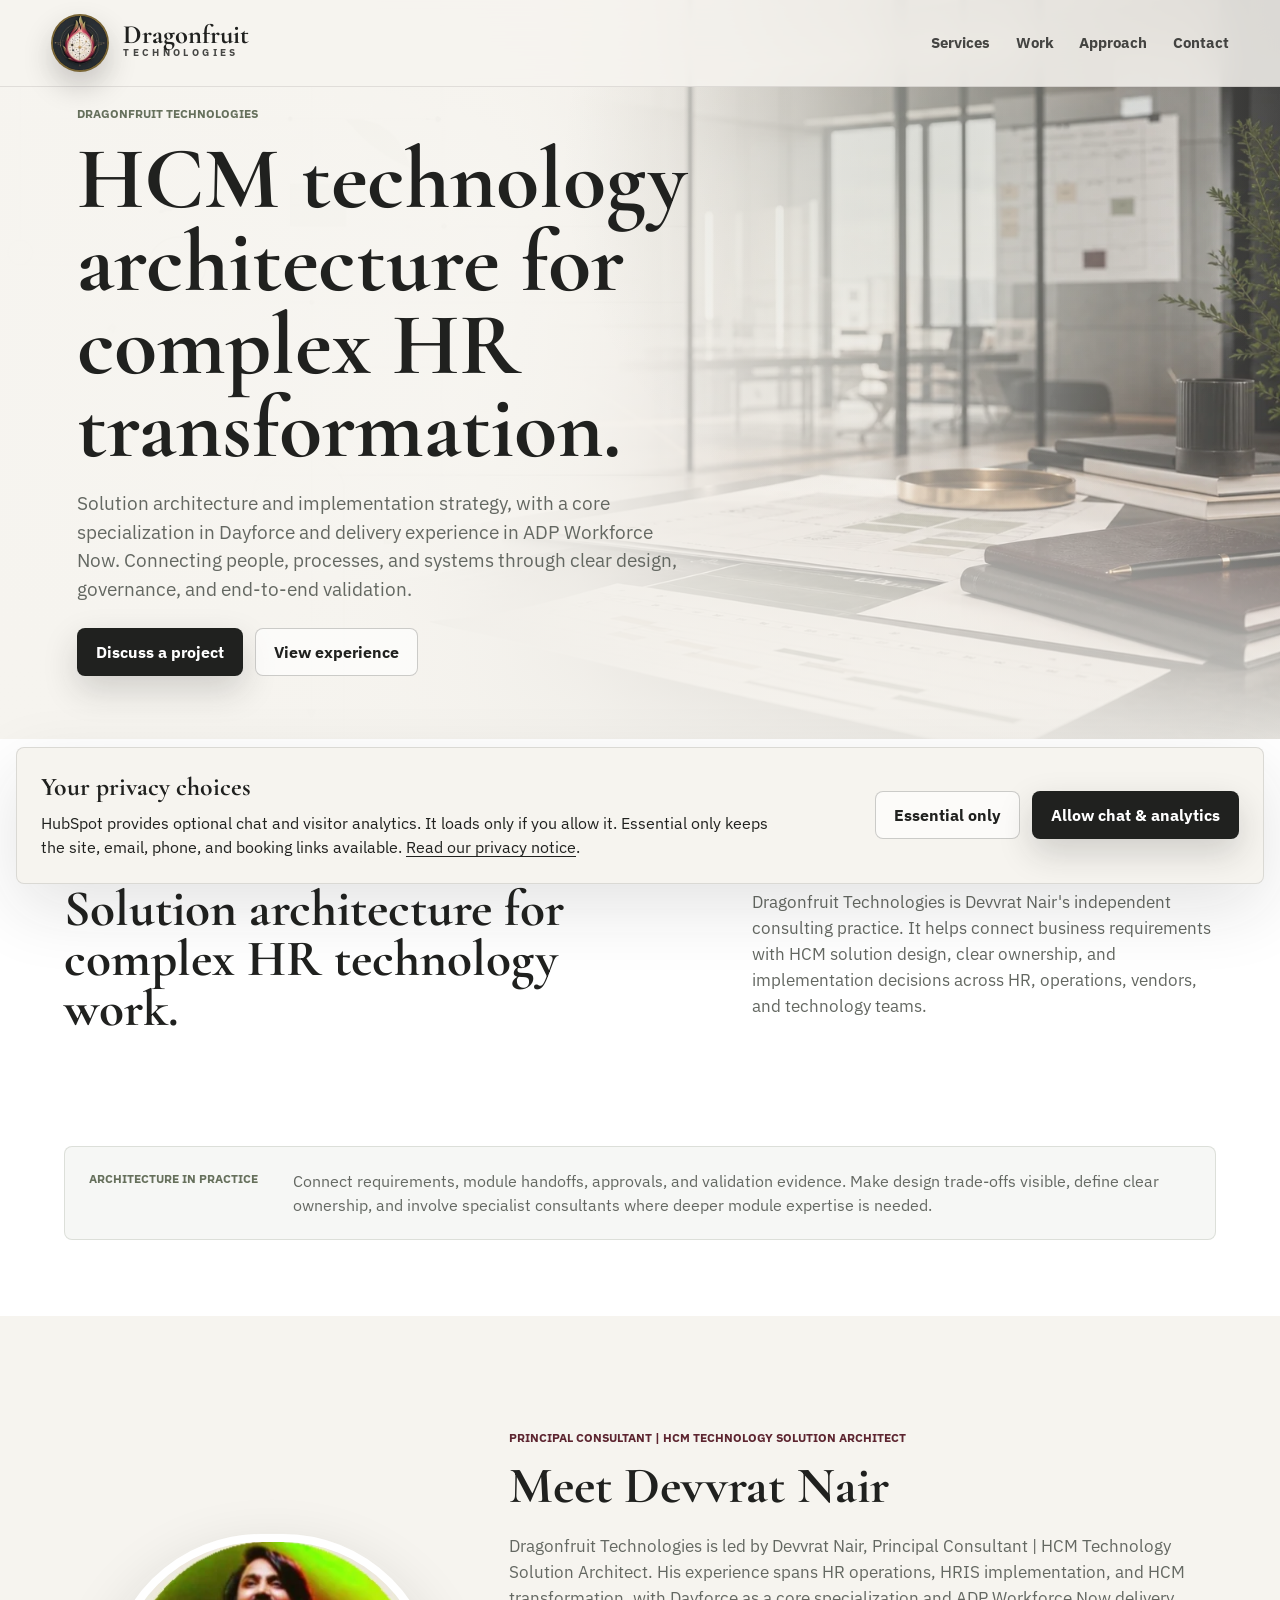
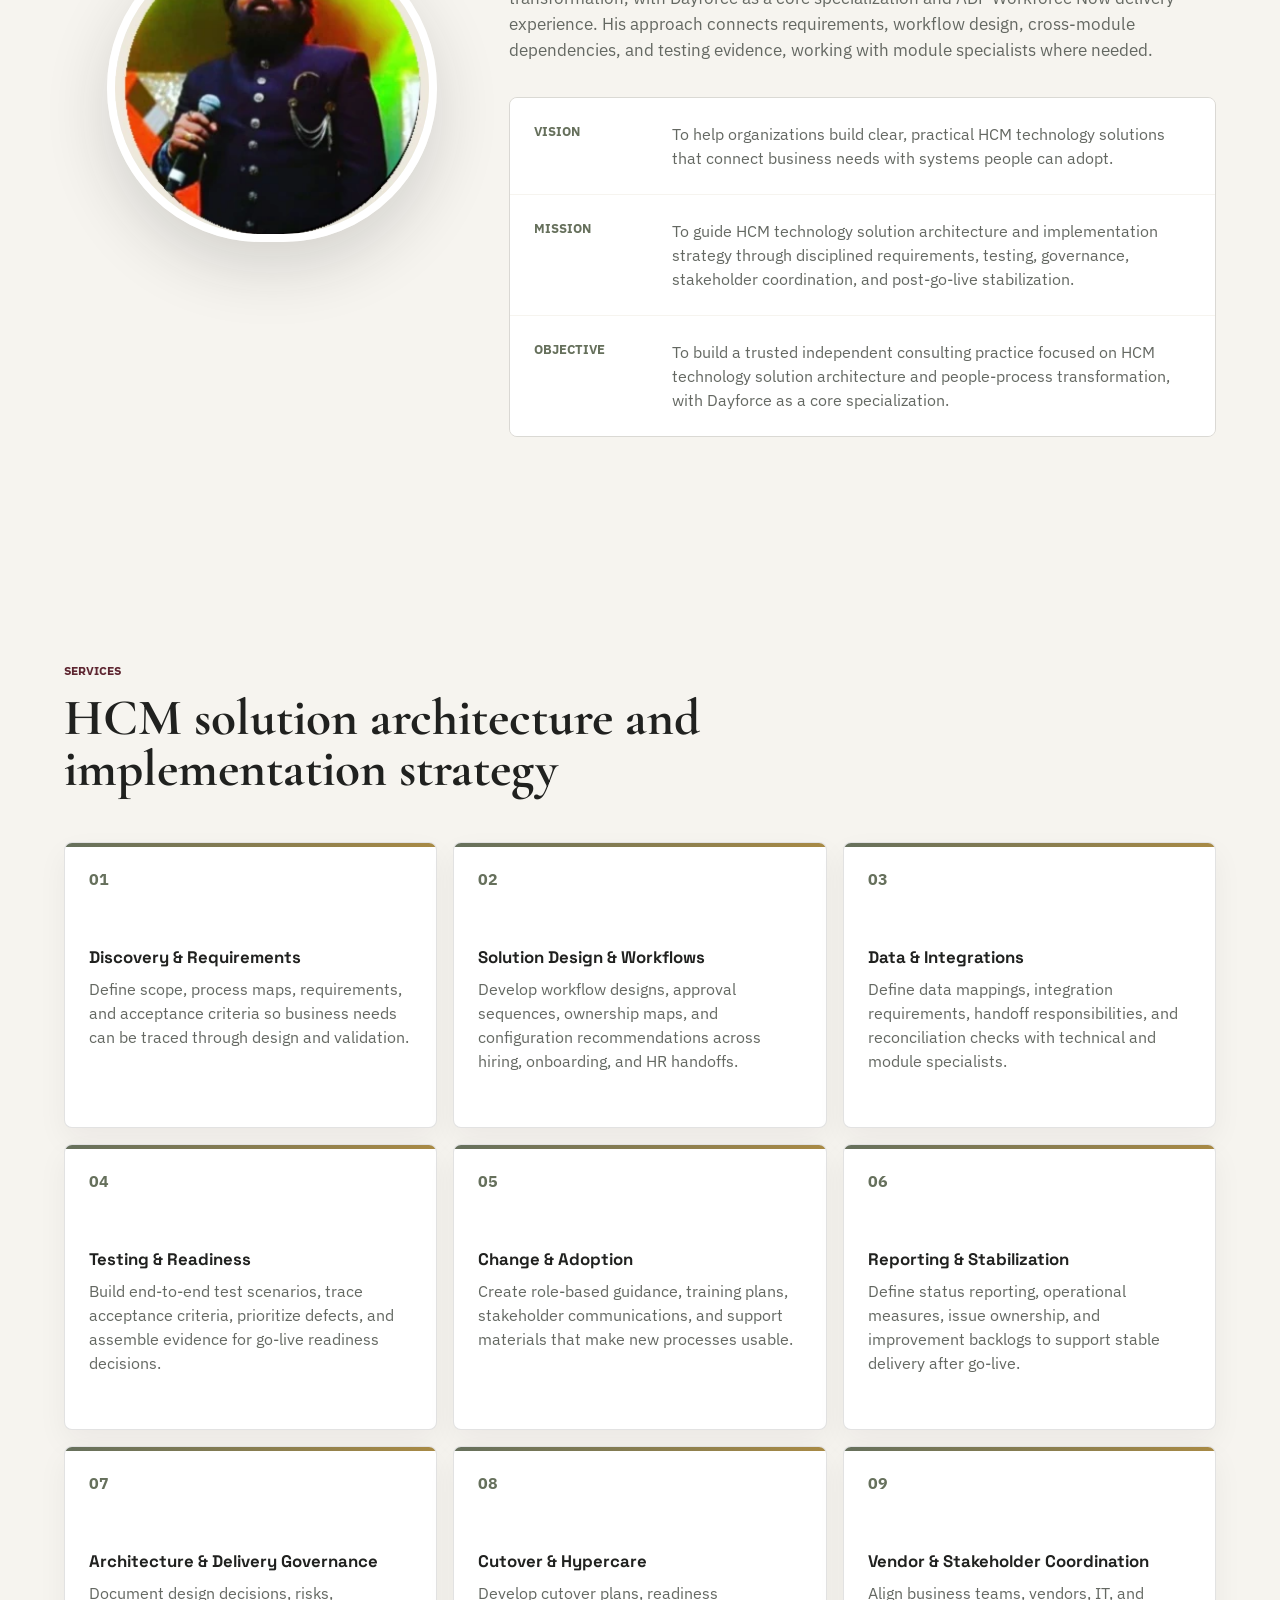
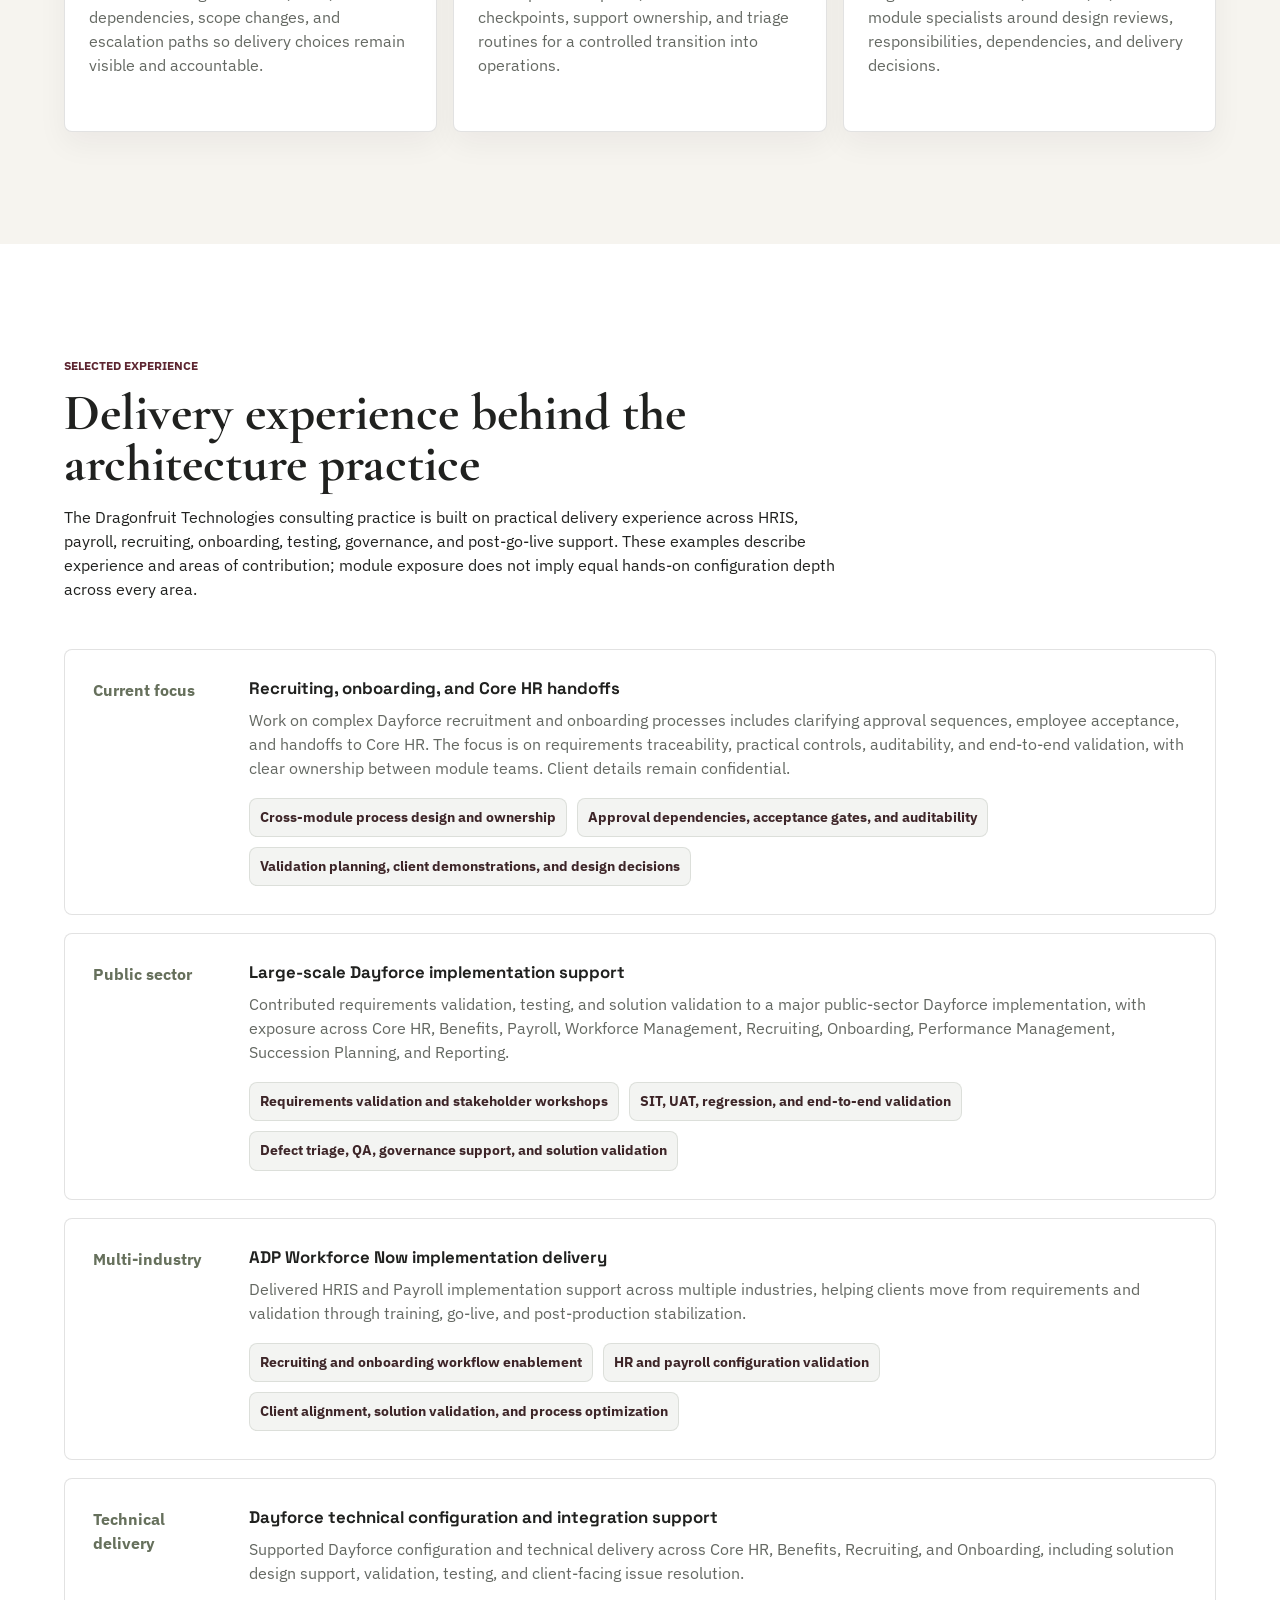
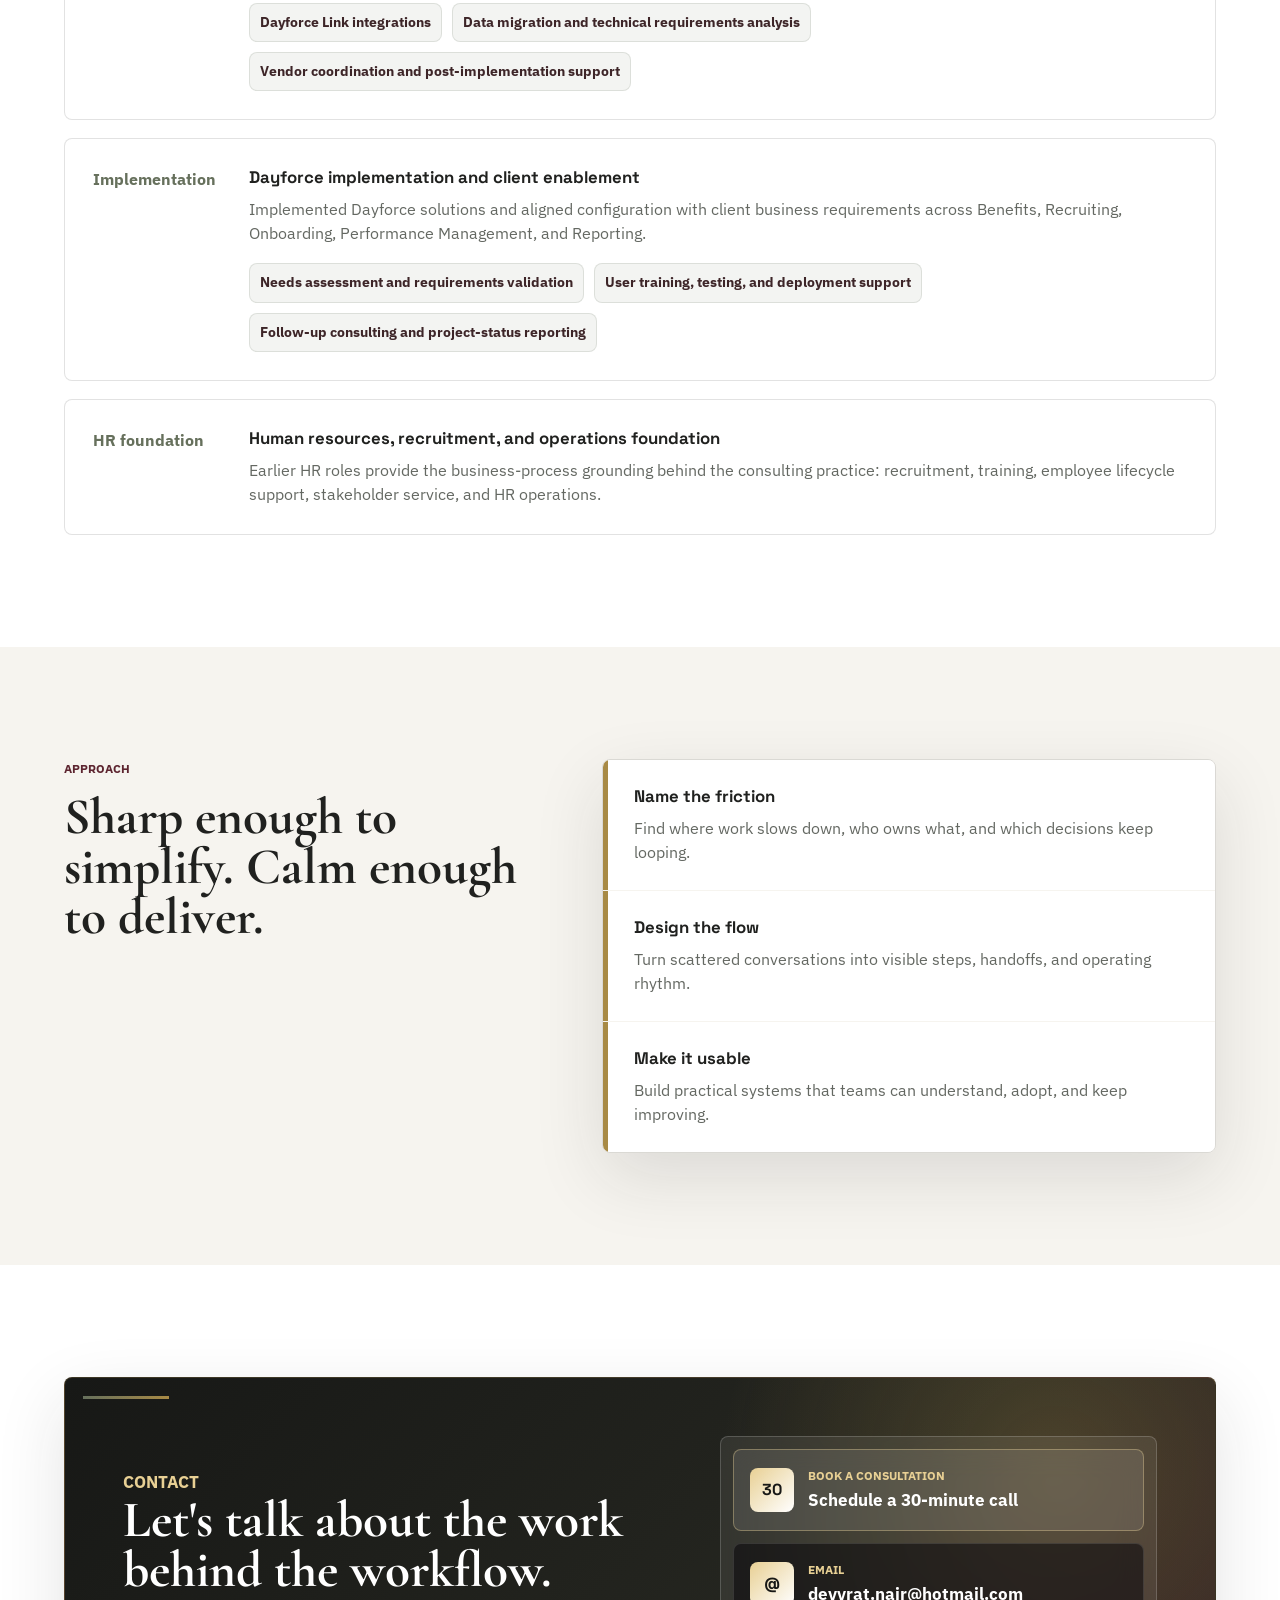
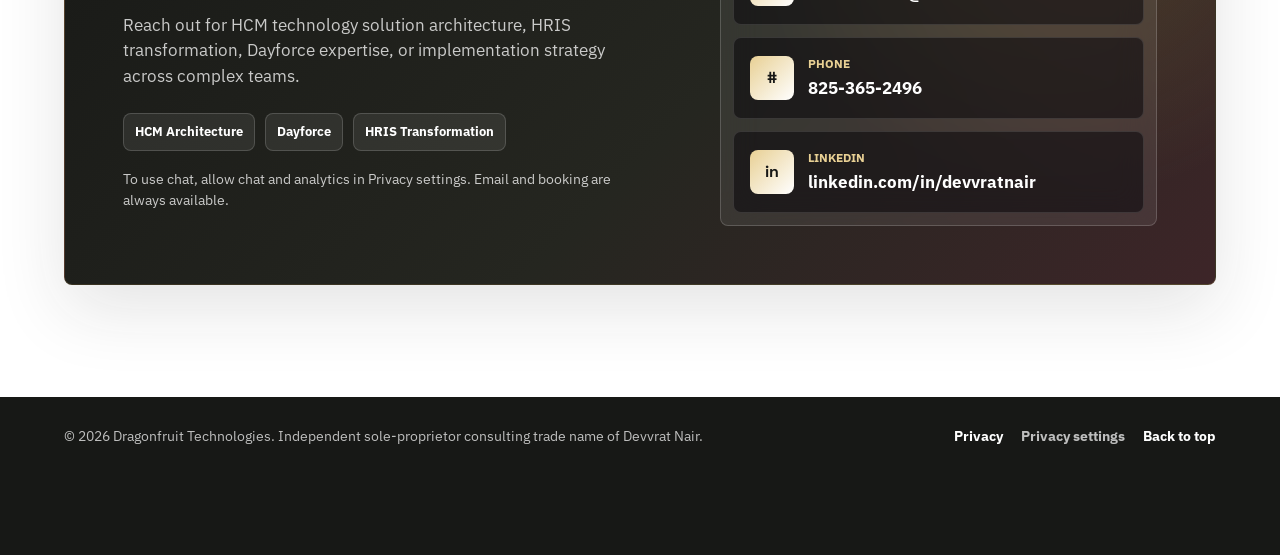
==== commit bcdcfb83: "Correct site navigation, privacy choices and architecture positioning" ====
--- a/index.html
+++ b/index.html
@@ -1,367 +1,385 @@
-<!doctype html>
-<html lang="en">
-  <head>
-    <meta charset="utf-8">
-    <meta name="viewport" content="width=device-width, initial-scale=1">
-    <title>Dragonfruit Technologies | HCM Technology Solution Architecture</title>
-    <meta
-      name="description"
-      content="Dragonfruit Technologies provides HCM technology solution architecture and HRIS transformation consulting, led by Devvrat Nair, Principal Consultant | HCM Technology Solution Architect, with a specialization in Dayforce."
-    >
-    <link rel="preconnect" href="https://fonts.googleapis.com">
-    <link rel="preconnect" href="https://fonts.gstatic.com" crossorigin>
-    <link
-      href="https://fonts.googleapis.com/css2?family=Cormorant+Garamond:wght@600;700&family=IBM+Plex+Sans:wght@400;500;600;700&family=Space+Grotesk:wght@500;600;700&display=swap"
-      rel="stylesheet"
-    >
-    <link rel="stylesheet" href="styles.css">
-  </head>
-  <body>
-    <header class="site-header" data-header>
-      <a class="brand" href="#home" aria-label="Dragonfruit Technologies home">
-        <span class="brand-emblem" aria-hidden="true">
-          <img src="assets/dragonfruit-technologies-facebook-profile-circular-premium-split.png" alt="">
-        </span>
-        <span class="brand-wordmark">
-          <strong>Dragonfruit</strong>
-          <small>Technologies</small>
-        </span>
-      </a>
-      <button class="nav-toggle" type="button" aria-label="Open navigation" aria-expanded="false" data-nav-toggle>
-        <span></span>
-        <span></span>
-        <span></span>
-      </button>
-      <nav class="site-nav" data-nav>
-        <a href="#services">Services</a>
-        <a href="#work">Work</a>
-        <a href="#approach">Approach</a>
-        <a href="#contact">Contact</a>
-      </nav>
-    </header>
-
-    <main id="home">
-      <section class="hero" aria-label="Dragonfruit Technologies introduction">
-        <img class="hero-image" src="assets/consulting-hero.png" alt="Elegant consulting workspace with planning documents and subtle workflow lines">
-        <div class="hero-overlay"></div>
-        <div class="hero-content">
-          <p class="eyebrow">Dragonfruit Technologies</p>
-          <h1>HCM technology architecture for complex HR transformation.</h1>
-          <p class="hero-copy">
-            Independent solution architecture and implementation strategy, specializing in Dayforce
-            and drawing on ADP Workforce Now experience across onboarding,
-            testing, governance, and the practical work that makes implementations stick.
-          </p>
-          <div class="hero-actions" aria-label="Primary actions">
-            <a class="button primary" href="#contact">Discuss a project</a>
-            <a class="button secondary" href="#work">View experience</a>
-          </div>
-        </div>
-      </section>
-
-      <section class="intro band">
-        <div class="section-inner split">
-          <div>
-            <p class="eyebrow">Independent and practical</p>
-            <h2>Solution architecture for complex HR technology work.</h2>
-          </div>
-          <p>
-            Dragonfruit Technologies is the public trade name for Devvrat Nair's independent
-            consulting practice, operated as sole-proprietor consulting rather than an incorporated
-            company. The practice brings solution architecture and implementation discipline to the spaces where HR,
-            operations, vendors, and technology teams meet.
-          </p>
-        </div>
-      </section>
-
-      <section class="status-note" aria-label="Business status">
-        <div class="section-inner status-note-inner">
-          <span>Business status</span>
-          <p>
-            Dragonfruit Technologies is presented as an independent consulting trade name for
-            Devvrat Nair's sole-proprietor practice. It is not represented as an incorporated
-            entity unless explicitly stated in future business documentation.
-          </p>
-        </div>
-      </section>
-
-      <section class="section founder-section" id="founder">
-        <div class="section-inner founder-layout">
-          <div class="founder-photo">
-            <img src="assets/devvrat-nair-founder-clean.png" alt="Devvrat Nair, Principal Consultant | HCM Technology Solution Architect">
-          </div>
-          <div class="founder-copy">
-            <p class="eyebrow">Principal Consultant | HCM Technology Solution Architect</p>
-            <h2>Meet Devvrat Nair</h2>
-            <p>
-              Dragonfruit Technologies is led by Devvrat Nair, Principal Consultant | HCM Technology
-              Solution Architect, and operated as his independent sole-proprietor practice.
-              Devvrat brings 16+ years of techno-functional experience across HCM transformation, Dayforce,
-              ADP Workforce Now, recruitment, onboarding, payroll, testing, and implementation delivery.
-            </p>
-            <div class="founder-principles" aria-label="Vision, mission, and objective">
-              <article>
-                <span>Vision</span>
-                <p>To help organizations build clear, practical HCM technology solutions that connect business needs with systems people can adopt.</p>
-              </article>
-              <article>
-                <span>Mission</span>
-                <p>To guide HCM technology solution architecture and implementation strategy through disciplined requirements, testing, governance, stakeholder coordination, and post-go-live stabilization.</p>
-              </article>
-              <article>
-                <span>Objective</span>
-                <p>To build a trusted independent consulting practice focused on HCM technology solution architecture and people-process transformation, with Dayforce as a core specialization.</p>
-              </article>
-            </div>
-          </div>
-        </div>
-      </section>
-
-      <section class="section" id="services">
-        <div class="section-inner">
-          <div class="section-heading">
-            <p class="eyebrow">Services</p>
-            <h2>HCM solution architecture and implementation strategy</h2>
-          </div>
-          <div class="service-grid">
-            <article class="card">
-              <span class="card-index">01</span>
-              <h3>Discovery & Requirements</h3>
-              <p>Translate business needs into clear scope, user stories, process maps, acceptance criteria, and implementation priorities.</p>
-            </article>
-            <article class="card">
-              <span class="card-index">02</span>
-              <h3>Solution Design & Workflows</h3>
-              <p>Design HCM workflows and guide configuration for hiring, onboarding, approvals, notifications, roles, permissions, and operational handoffs.</p>
-            </article>
-            <article class="card">
-              <span class="card-index">03</span>
-              <h3>Data & Integrations</h3>
-              <p>Coordinate data cleanup, migration readiness, field mapping, integration handoffs, and validation with technical teams.</p>
-            </article>
-            <article class="card">
-              <span class="card-index">04</span>
-              <h3>Testing & Readiness</h3>
-              <p>Plan UAT, test scenarios, defect tracking, readiness checklists, release coordination, and go-live preparation.</p>
-            </article>
-            <article class="card">
-              <span class="card-index">05</span>
-              <h3>Change & Adoption</h3>
-              <p>Create practical training, stakeholder communications, support materials, and adoption routines for real users.</p>
-            </article>
-            <article class="card">
-              <span class="card-index">06</span>
-              <h3>Reporting & Stabilization</h3>
-              <p>Build status visibility, operational dashboards, post-go-live issue rhythms, and continuous improvement backlogs.</p>
-            </article>
-            <article class="card">
-              <span class="card-index">07</span>
-              <h3>Implementation Governance</h3>
-              <p>Maintain RAID logs, decision records, delivery cadence, dependency tracking, status reporting, and escalation paths.</p>
-            </article>
-            <article class="card">
-              <span class="card-index">08</span>
-              <h3>Cutover & Hypercare</h3>
-              <p>Plan launch checklists, go-live communications, support ownership, issue triage, and early-life stabilization.</p>
-            </article>
-            <article class="card">
-              <span class="card-index">09</span>
-              <h3>Vendor & Stakeholder Coordination</h3>
-              <p>Align vendors, business teams, IT, security, data owners, and leadership around decisions, dependencies, and delivery progress.</p>
-            </article>
-          </div>
-        </div>
-      </section>
-
-      <section class="section band" id="work">
-        <div class="section-inner">
-          <div class="section-heading">
-            <p class="eyebrow">Selected experience</p>
-            <h2>Delivery experience behind the architecture practice</h2>
-            <p>
-              The Dragonfruit Technologies consulting practice is built on practical delivery experience across HRIS,
-              payroll, recruiting, onboarding, testing, governance, and post-go-live support.
-              The examples below are summarized as public-facing capability areas rather than a resume.
-            </p>
-          </div>
-          <div class="timeline" aria-label="Professional history">
-            <article class="timeline-item">
-              <div class="timeline-date">Current focus</div>
-              <div>
-                <h3>Enterprise recruitment and onboarding transformation</h3>
-                <p>
-                  Supporting a large recruitment and onboarding transformation in a global consulting
-                  environment, with public-facing details intentionally sanitized. The work strengthens
-                  Dragonfruit's focus on implementation coordination, stakeholder alignment, and
-                  operational readiness.
-                </p>
-                <ul>
-                  <li>Recruitment and onboarding delivery coordination</li>
-                  <li>Stakeholder alignment and implementation tracking</li>
-                  <li>Documentation, issue follow-up, and delivery communication</li>
-                </ul>
-              </div>
-            </article>
-            <article class="timeline-item">
-              <div class="timeline-date">Public sector</div>
-              <div>
-                <h3>Large-scale Dayforce implementation support</h3>
-                <p>
-                  Supported a major public-sector Dayforce implementation through a consulting
-                  engagement, spanning Core HR, Benefits, Payroll, Workforce Management, Recruiting,
-                  Onboarding, Performance Management, Succession Planning, and Reporting.
-                </p>
-                <ul>
-                  <li>Requirements validation and stakeholder workshops</li>
-                  <li>SIT, UAT, regression, and end-to-end validation</li>
-                  <li>Defect triage, QA, governance support, and solution validation</li>
-                </ul>
-              </div>
-            </article>
-            <article class="timeline-item">
-              <div class="timeline-date">Multi-industry</div>
-              <div>
-                <h3>ADP Workforce Now implementation delivery</h3>
-                <p>
-                  Delivered HRIS and Payroll implementation support across multiple industries,
-                  helping clients move from requirements and validation through training, go-live,
-                  and post-production stabilization.
-                </p>
-                <ul>
-                  <li>Recruiting and onboarding workflow enablement</li>
-                  <li>HR and payroll configuration validation</li>
-                  <li>Client alignment, solution validation, and process optimization</li>
-                </ul>
-              </div>
-            </article>
-            <article class="timeline-item">
-              <div class="timeline-date">Technical delivery</div>
-              <div>
-                <h3>Dayforce technical configuration and integration support</h3>
-                <p>
-                  Supported Dayforce configuration and technical delivery across Core HR, Benefits,
-                  Recruiting, and Onboarding, including solution design support, validation, testing,
-                  and client-facing issue resolution.
-                </p>
-                <ul>
-                  <li>Dayforce Link integrations</li>
-                  <li>Data migration and technical requirements analysis</li>
-                  <li>Vendor coordination and post-implementation support</li>
-                </ul>
-              </div>
-            </article>
-            <article class="timeline-item">
-              <div class="timeline-date">Implementation</div>
-              <div>
-                <h3>Dayforce implementation and client enablement</h3>
-                <p>
-                  Implemented Dayforce solutions and aligned configuration with client business
-                  requirements across Benefits, Recruiting, Onboarding, Performance Management,
-                  and Reporting.
-                </p>
-                <ul>
-                  <li>Needs assessment and requirements validation</li>
-                  <li>User training, testing, and deployment support</li>
-                  <li>Follow-up consulting and project-status reporting</li>
-                </ul>
-              </div>
-            </article>
-            <article class="timeline-item">
-              <div class="timeline-date">HR foundation</div>
-              <div>
-                <h3>Human resources, recruitment, and operations foundation</h3>
-                <p>
-                  Earlier HR roles provide the business-process grounding behind the consulting
-                  practice: recruitment, training, employee lifecycle support, stakeholder service,
-                  and HR operations.
-                </p>
-              </div>
-            </article>
-          </div>
-        </div>
-      </section>
-
-      <section class="section" id="approach">
-        <div class="section-inner approach-layout">
-          <div class="section-heading">
-            <p class="eyebrow">Approach</p>
-            <h2>Sharp enough to simplify. Calm enough to deliver.</h2>
-          </div>
-          <div class="principles">
-            <div>
-              <h3>Name the friction</h3>
-              <p>Find where work slows down, who owns what, and which decisions keep looping.</p>
-            </div>
-            <div>
-              <h3>Design the flow</h3>
-              <p>Turn scattered conversations into visible steps, handoffs, and operating rhythm.</p>
-            </div>
-            <div>
-              <h3>Make it usable</h3>
-              <p>Build practical systems that teams can understand, adopt, and keep improving.</p>
-            </div>
-          </div>
-        </div>
-      </section>
-
-      <section class="contact band" id="contact">
-        <div class="section-inner contact-panel">
-          <div class="contact-copy">
-            <p class="eyebrow">Contact</p>
-            <h2>Let's talk about the work behind the workflow.</h2>
-            <p>
-              Reach out for HCM technology solution architecture, HRIS transformation,
-              Dayforce expertise, or implementation strategy across complex teams.
-            </p>
-            <div class="contact-tags" aria-label="Consulting focus areas">
-              <span>HCM Architecture</span>
-              <span>Dayforce</span>
-              <span>HRIS Transformation</span>
-            </div>
-          </div>
-          <div class="contact-card" aria-label="Contact details">
-            <a class="contact-link booking-link" href="https://calendly.com/devvrat-nair/30min" target="_blank" rel="noreferrer">
-              <span class="contact-icon" aria-hidden="true">30</span>
-              <span>
-                <small>Book a consultation</small>
-                <strong>Schedule a 30-minute call</strong>
-              </span>
-            </a>
-            <a class="contact-link email-link" href="mailto:devvrat.nair@hotmail.com">
-              <span class="contact-icon" aria-hidden="true">@</span>
-              <span>
-                <small>Email</small>
-                <strong>devvrat.nair@hotmail.com</strong>
-              </span>
-            </a>
-            <a class="contact-link" href="tel:+18253652496">
-              <span class="contact-icon" aria-hidden="true">#</span>
-              <span>
-                <small>Phone</small>
-                <strong>825-365-2496</strong>
-              </span>
-            </a>
-            <a class="contact-link" href="https://www.linkedin.com/in/devvratnair" target="_blank" rel="noreferrer">
-              <span class="contact-icon" aria-hidden="true">in</span>
-              <span>
-                <small>LinkedIn</small>
-                <strong>linkedin.com/in/devvratnair</strong>
-              </span>
-            </a>
-          </div>
-        </div>
-      </section>
-    </main>
-
-    <footer class="site-footer">
-      <p>&copy; 2026 Dragonfruit Technologies. Independent sole-proprietor consulting trade name of Devvrat Nair.</p>
-      <a href="#home">Back to top</a>
-    </footer>
-
-    <script src="script.js"></script>
-    <!-- Start of HubSpot Embed Code -->
-    <script type="text/javascript" id="hs-script-loader" async defer src="//js-na3.hs-scripts.com/343398568.js"></script>
-    <!-- End of HubSpot Embed Code -->
-  </body>
-</html>
-
+<!doctype html>
+<html lang="en">
+  <head>
+    <meta charset="utf-8">
+    <meta name="viewport" content="width=device-width, initial-scale=1">
+    <title>Dragonfruit Technologies | HCM Technology Solution Architecture</title>
+    <meta
+      name="description"
+      content="Dragonfruit Technologies provides HCM technology solution architecture and HRIS transformation consulting, led by Devvrat Nair, Principal Consultant | HCM Technology Solution Architect, with a specialization in Dayforce."
+    >
+    <link rel="icon" href="favicon.ico" sizes="16x16 32x32 48x48">
+    <link rel="apple-touch-icon" href="assets/apple-touch-icon.png">
+    <link rel="preconnect" href="https://fonts.googleapis.com">
+    <link rel="preconnect" href="https://fonts.gstatic.com" crossorigin>
+    <link
+      href="https://fonts.googleapis.com/css2?family=Cormorant+Garamond:wght@600;700&family=IBM+Plex+Sans:wght@400;500;600;700&family=Space+Grotesk:wght@500;600;700&display=swap"
+      rel="stylesheet"
+    >
+    <link rel="stylesheet" href="styles.css">
+  </head>
+  <body>
+    <a class="skip-link" href="#home">Skip to content</a>
+    <header class="site-header" data-header>
+      <a class="brand" href="#home" aria-label="Dragonfruit Technologies home">
+        <span class="brand-emblem" aria-hidden="true">
+          <img src="assets/dragonfruit-logo.webp" width="160" height="160" alt="">
+        </span>
+        <span class="brand-wordmark">
+          <strong>Dragonfruit</strong>
+          <small>Technologies</small>
+        </span>
+      </a>
+      <button class="nav-toggle" type="button" aria-label="Open navigation" aria-expanded="false" aria-controls="site-navigation" data-nav-toggle>
+        <span></span>
+        <span></span>
+        <span></span>
+      </button>
+      <nav class="site-nav" id="site-navigation" data-nav>
+        <a href="#services">Services</a>
+        <a href="#work">Work</a>
+        <a href="#approach">Approach</a>
+        <a href="#contact">Contact</a>
+      </nav>
+    </header>
+
+    <main id="home">
+      <section class="hero" aria-label="Dragonfruit Technologies introduction">
+        <img class="hero-image" src="assets/consulting-hero.webp" width="1717" height="916" fetchpriority="high" alt="Elegant consulting workspace with planning documents and subtle workflow lines">
+        <div class="hero-overlay"></div>
+        <div class="hero-content">
+          <p class="eyebrow">Dragonfruit Technologies</p>
+          <h1>HCM technology architecture for complex HR transformation.</h1>
+          <p class="hero-copy">
+            Solution architecture and implementation strategy, with a core specialization in Dayforce
+            and delivery experience in ADP Workforce Now. Connecting people, processes, and systems
+            through clear design, governance, and end-to-end validation.
+          </p>
+          <div class="hero-actions" aria-label="Primary actions">
+            <a class="button primary" href="#contact">Discuss a project</a>
+            <a class="button secondary" href="#work">View experience</a>
+          </div>
+        </div>
+      </section>
+
+      <section class="intro band">
+        <div class="section-inner split">
+          <div>
+            <p class="eyebrow">Independent and practical</p>
+            <h2>Solution architecture for complex HR technology work.</h2>
+          </div>
+          <p>
+            Dragonfruit Technologies is Devvrat Nair's independent consulting practice.
+            It helps connect business requirements with HCM solution design, clear ownership,
+            and implementation decisions across HR, operations, vendors, and technology teams.
+          </p>
+        </div>
+      </section>
+
+      <section class="status-note" aria-label="Architecture in practice">
+        <div class="section-inner status-note-inner">
+          <span>Architecture in practice</span>
+          <p>
+            Connect requirements, module handoffs, approvals, and validation evidence.
+            Make design trade-offs visible, define clear ownership, and involve specialist
+            consultants where deeper module expertise is needed.
+          </p>
+        </div>
+      </section>
+
+      <section class="section founder-section" id="founder">
+        <div class="section-inner founder-layout">
+          <div class="founder-photo">
+            <img src="assets/devvrat-nair.webp" width="308" height="308" loading="lazy" decoding="async" alt="Devvrat Nair, Principal Consultant | HCM Technology Solution Architect">
+          </div>
+          <div class="founder-copy">
+            <p class="eyebrow">Principal Consultant | HCM Technology Solution Architect</p>
+            <h2>Meet Devvrat Nair</h2>
+            <p>
+              Dragonfruit Technologies is led by Devvrat Nair, Principal Consultant | HCM Technology
+              Solution Architect. His experience spans HR operations, HRIS implementation,
+              and HCM transformation, with Dayforce as a core specialization and ADP Workforce Now
+              delivery experience. His approach connects requirements, workflow design, cross-module
+              dependencies, and testing evidence, working with module specialists where needed.
+            </p>
+            <div class="founder-principles" aria-label="Vision, mission, and objective">
+              <article>
+                <span>Vision</span>
+                <p>To help organizations build clear, practical HCM technology solutions that connect business needs with systems people can adopt.</p>
+              </article>
+              <article>
+                <span>Mission</span>
+                <p>To guide HCM technology solution architecture and implementation strategy through disciplined requirements, testing, governance, stakeholder coordination, and post-go-live stabilization.</p>
+              </article>
+              <article>
+                <span>Objective</span>
+                <p>To build a trusted independent consulting practice focused on HCM technology solution architecture and people-process transformation, with Dayforce as a core specialization.</p>
+              </article>
+            </div>
+          </div>
+        </div>
+      </section>
+
+      <section class="section" id="services">
+        <div class="section-inner">
+          <div class="section-heading">
+            <p class="eyebrow">Services</p>
+            <h2>HCM solution architecture and implementation strategy</h2>
+          </div>
+          <div class="service-grid">
+            <article class="card">
+              <span class="card-index">01</span>
+              <h3>Discovery & Requirements</h3>
+              <p>Define scope, process maps, requirements, and acceptance criteria so business needs can be traced through design and validation.</p>
+            </article>
+            <article class="card">
+              <span class="card-index">02</span>
+              <h3>Solution Design & Workflows</h3>
+              <p>Develop workflow designs, approval sequences, ownership maps, and configuration recommendations across hiring, onboarding, and HR handoffs.</p>
+            </article>
+            <article class="card">
+              <span class="card-index">03</span>
+              <h3>Data & Integrations</h3>
+              <p>Define data mappings, integration requirements, handoff responsibilities, and reconciliation checks with technical and module specialists.</p>
+            </article>
+            <article class="card">
+              <span class="card-index">04</span>
+              <h3>Testing & Readiness</h3>
+              <p>Build end-to-end test scenarios, trace acceptance criteria, prioritize defects, and assemble evidence for go-live readiness decisions.</p>
+            </article>
+            <article class="card">
+              <span class="card-index">05</span>
+              <h3>Change & Adoption</h3>
+              <p>Create role-based guidance, training plans, stakeholder communications, and support materials that make new processes usable.</p>
+            </article>
+            <article class="card">
+              <span class="card-index">06</span>
+              <h3>Reporting & Stabilization</h3>
+              <p>Define status reporting, operational measures, issue ownership, and improvement backlogs to support stable delivery after go-live.</p>
+            </article>
+            <article class="card">
+              <span class="card-index">07</span>
+              <h3>Architecture & Delivery Governance</h3>
+              <p>Document design decisions, risks, dependencies, scope changes, and escalation paths so delivery choices remain visible and accountable.</p>
+            </article>
+            <article class="card">
+              <span class="card-index">08</span>
+              <h3>Cutover & Hypercare</h3>
+              <p>Develop cutover plans, readiness checkpoints, support ownership, and triage routines for a controlled transition into operations.</p>
+            </article>
+            <article class="card">
+              <span class="card-index">09</span>
+              <h3>Vendor & Stakeholder Coordination</h3>
+              <p>Align business teams, vendors, IT, and module specialists around design reviews, responsibilities, dependencies, and delivery decisions.</p>
+            </article>
+          </div>
+        </div>
+      </section>
+
+      <section class="section band" id="work">
+        <div class="section-inner">
+          <div class="section-heading">
+            <p class="eyebrow">Selected experience</p>
+            <h2>Delivery experience behind the architecture practice</h2>
+            <p>
+              The Dragonfruit Technologies consulting practice is built on practical delivery experience across HRIS,
+              payroll, recruiting, onboarding, testing, governance, and post-go-live support.
+              These examples describe experience and areas of contribution; module exposure does
+              not imply equal hands-on configuration depth across every area.
+            </p>
+          </div>
+          <div class="timeline" aria-label="Professional history">
+            <article class="timeline-item">
+              <div class="timeline-date">Current focus</div>
+              <div>
+                <h3>Recruiting, onboarding, and Core HR handoffs</h3>
+                <p>
+                  Work on complex Dayforce recruitment and onboarding processes includes clarifying
+                  approval sequences, employee acceptance, and handoffs to Core HR. The focus is on
+                  requirements traceability, practical controls, auditability, and end-to-end validation,
+                  with clear ownership between module teams. Client details remain confidential.
+                </p>
+                <ul>
+                  <li>Cross-module process design and ownership</li>
+                  <li>Approval dependencies, acceptance gates, and auditability</li>
+                  <li>Validation planning, client demonstrations, and design decisions</li>
+                </ul>
+              </div>
+            </article>
+            <article class="timeline-item">
+              <div class="timeline-date">Public sector</div>
+              <div>
+                <h3>Large-scale Dayforce implementation support</h3>
+                <p>
+                  Contributed requirements validation, testing, and solution validation to a major
+                  public-sector Dayforce implementation, with exposure across Core HR, Benefits, Payroll, Workforce Management, Recruiting,
+                  Onboarding, Performance Management, Succession Planning, and Reporting.
+                </p>
+                <ul>
+                  <li>Requirements validation and stakeholder workshops</li>
+                  <li>SIT, UAT, regression, and end-to-end validation</li>
+                  <li>Defect triage, QA, governance support, and solution validation</li>
+                </ul>
+              </div>
+            </article>
+            <article class="timeline-item">
+              <div class="timeline-date">Multi-industry</div>
+              <div>
+                <h3>ADP Workforce Now implementation delivery</h3>
+                <p>
+                  Delivered HRIS and Payroll implementation support across multiple industries,
+                  helping clients move from requirements and validation through training, go-live,
+                  and post-production stabilization.
+                </p>
+                <ul>
+                  <li>Recruiting and onboarding workflow enablement</li>
+                  <li>HR and payroll configuration validation</li>
+                  <li>Client alignment, solution validation, and process optimization</li>
+                </ul>
+              </div>
+            </article>
+            <article class="timeline-item">
+              <div class="timeline-date">Technical delivery</div>
+              <div>
+                <h3>Dayforce technical configuration and integration support</h3>
+                <p>
+                  Supported Dayforce configuration and technical delivery across Core HR, Benefits,
+                  Recruiting, and Onboarding, including solution design support, validation, testing,
+                  and client-facing issue resolution.
+                </p>
+                <ul>
+                  <li>Dayforce Link integrations</li>
+                  <li>Data migration and technical requirements analysis</li>
+                  <li>Vendor coordination and post-implementation support</li>
+                </ul>
+              </div>
+            </article>
+            <article class="timeline-item">
+              <div class="timeline-date">Implementation</div>
+              <div>
+                <h3>Dayforce implementation and client enablement</h3>
+                <p>
+                  Implemented Dayforce solutions and aligned configuration with client business
+                  requirements across Benefits, Recruiting, Onboarding, Performance Management,
+                  and Reporting.
+                </p>
+                <ul>
+                  <li>Needs assessment and requirements validation</li>
+                  <li>User training, testing, and deployment support</li>
+                  <li>Follow-up consulting and project-status reporting</li>
+                </ul>
+              </div>
+            </article>
+            <article class="timeline-item">
+              <div class="timeline-date">HR foundation</div>
+              <div>
+                <h3>Human resources, recruitment, and operations foundation</h3>
+                <p>
+                  Earlier HR roles provide the business-process grounding behind the consulting
+                  practice: recruitment, training, employee lifecycle support, stakeholder service,
+                  and HR operations.
+                </p>
+              </div>
+            </article>
+          </div>
+        </div>
+      </section>
+
+      <section class="section" id="approach">
+        <div class="section-inner approach-layout">
+          <div class="section-heading">
+            <p class="eyebrow">Approach</p>
+            <h2>Sharp enough to simplify. Calm enough to deliver.</h2>
+          </div>
+          <div class="principles">
+            <div>
+              <h3>Name the friction</h3>
+              <p>Find where work slows down, who owns what, and which decisions keep looping.</p>
+            </div>
+            <div>
+              <h3>Design the flow</h3>
+              <p>Turn scattered conversations into visible steps, handoffs, and operating rhythm.</p>
+            </div>
+            <div>
+              <h3>Make it usable</h3>
+              <p>Build practical systems that teams can understand, adopt, and keep improving.</p>
+            </div>
+          </div>
+        </div>
+      </section>
+
+      <section class="contact band" id="contact">
+        <div class="section-inner contact-panel">
+          <div class="contact-copy">
+            <p class="eyebrow">Contact</p>
+            <h2>Let's talk about the work behind the workflow.</h2>
+            <p>
+              Reach out for HCM technology solution architecture, HRIS transformation,
+              Dayforce expertise, or implementation strategy across complex teams.
+            </p>
+            <div class="contact-tags" aria-label="Consulting focus areas">
+              <span>HCM Architecture</span>
+              <span>Dayforce</span>
+              <span>HRIS Transformation</span>
+            </div>
+            <p class="chat-status" data-chat-status aria-live="polite">Email or booking are available for project enquiries.</p>
+          </div>
+          <div class="contact-card" aria-label="Contact details">
+            <a class="contact-link booking-link" href="https://calendly.com/devvrat-nair/30min" target="_blank" rel="noreferrer">
+              <span class="contact-icon" aria-hidden="true">30</span>
+              <span>
+                <small>Book a consultation</small>
+                <strong>Schedule a 30-minute call</strong>
+              </span>
+            </a>
+            <a class="contact-link email-link" href="mailto:devvrat.nair@hotmail.com">
+              <span class="contact-icon" aria-hidden="true">@</span>
+              <span>
+                <small>Email</small>
+                <strong>devvrat.nair@hotmail.com</strong>
+              </span>
+            </a>
+            <a class="contact-link" href="tel:+18253652496">
+              <span class="contact-icon" aria-hidden="true">#</span>
+              <span>
+                <small>Phone</small>
+                <strong>825-365-2496</strong>
+              </span>
+            </a>
+            <a class="contact-link" href="https://www.linkedin.com/in/devvratnair" target="_blank" rel="noreferrer">
+              <span class="contact-icon" aria-hidden="true">in</span>
+              <span>
+                <small>LinkedIn</small>
+                <strong>linkedin.com/in/devvratnair</strong>
+              </span>
+            </a>
+          </div>
+        </div>
+      </section>
+    </main>
+
+    <footer class="site-footer">
+      <p>&copy; 2026 Dragonfruit Technologies. Independent sole-proprietor consulting trade name of Devvrat Nair.</p>
+      <div class="footer-actions">
+        <a href="privacy.html">Privacy</a>
+        <button class="text-button" type="button" data-privacy-settings hidden>Privacy settings</button>
+        <a href="#home">Back to top</a>
+      </div>
+    </footer>
+
+    <section class="cookie-banner" aria-labelledby="privacy-choice-title" data-cookie-banner hidden>
+      <div>
+        <h2 id="privacy-choice-title" tabindex="-1">Your privacy choices</h2>
+        <p>HubSpot provides optional chat and visitor analytics. It loads only if you allow it.
+          Essential only keeps the site, email, phone, and booking links available.
+          <a href="privacy.html">Read our privacy notice</a>.</p>
+      </div>
+      <div class="privacy-actions">
+        <button class="button secondary" type="button" data-privacy-choice="essential">Essential only</button>
+        <button class="button primary" type="button" data-privacy-choice="optional">Allow chat &amp; analytics</button>
+      </div>
+    </section>
+    <noscript><p class="noscript-note">Email, phone, and booking links work without JavaScript. Chat and privacy settings require JavaScript.</p></noscript>
+    <script src="script.js"></script>
+  </body>
+</html>
--- a/styles.css
+++ b/styles.css
@@ -21,6 +21,21 @@
 html {
   scroll-behavior: smooth;
 }
+
+[hidden] { display: none !important; }
+section[id], main[id] { scroll-margin-top: 110px; }
+:focus-visible { outline: 3px solid var(--pitaya); outline-offset: 5px; }
+.skip-link {
+  position: fixed;
+  top: 12px;
+  left: 12px;
+  z-index: 1100;
+  padding: 12px 18px;
+  color: var(--ink);
+  background: var(--paper);
+  transform: translateY(-150%);
+}
+.skip-link:focus { transform: none; }
 
 body {
   margin: 0;
@@ -641,7 +656,7 @@
   align-items: center;
   justify-content: space-between;
   gap: 18px;
-  padding: 28px clamp(18px, 5vw, 72px);
+  padding: 28px clamp(18px, 5vw, 72px) 108px;
   color: rgba(255, 255, 255, 0.72);
   background: var(--night);
   font-size: 0.9rem;
@@ -656,7 +671,58 @@
   font-weight: 700;
 }
 
+.footer-actions {
+  display: flex;
+  flex-wrap: wrap;
+  align-items: center;
+  gap: 18px;
+  flex-shrink: 0;
+}
+.text-button {
+  padding: 0;
+  color: inherit;
+  background: none;
+  border: 0;
+  font: inherit;
+  font-weight: 700;
+  cursor: pointer;
+}
+.cookie-banner {
+  position: fixed;
+  inset: auto 16px 16px;
+  z-index: 1000;
+  display: flex;
+  align-items: center;
+  justify-content: space-between;
+  gap: 24px;
+  max-height: calc(100svh - 32px);
+  overflow-y: auto;
+  padding: 24px;
+  color: var(--ink);
+  background: var(--paper);
+  border: 1px solid var(--line);
+  border-radius: 8px;
+  box-shadow: var(--shadow);
+}
+.cookie-banner h2 { font-size: 1.6rem; line-height: 1.15; }
+.cookie-banner p { max-width: 740px; margin: 10px 0 0; }
+.cookie-banner a, .privacy-page a { text-decoration: underline; text-underline-offset: 3px; }
+.privacy-actions { display: flex; flex-wrap: wrap; gap: 12px; flex-shrink: 0; }
+.privacy-actions button { font: inherit; font-weight: 700; cursor: pointer; }
+.privacy-page { max-width: 900px; margin: 0 auto; padding: 150px 24px 80px; }
+.privacy-page h1 { font-size: clamp(2.8rem, 7vw, 4.5rem); }
+.privacy-page h2 { margin: 36px 0 14px; font-size: 2rem; }
+.privacy-page li { margin-bottom: 12px; }
+.contact-panel .chat-status { font-size: 0.88rem; }
+.noscript-note { margin: 0; padding: 16px 24px; background: var(--paper); }
+@media (prefers-reduced-motion: reduce) {
+  html { scroll-behavior: auto; }
+  *, *::before, *::after { transition: none !important; }
+}
+
 @media (max-width: 980px) {
+  .cookie-banner { display: block; }
+  .privacy-actions { margin-top: 18px; }
   .service-grid {
     grid-template-columns: repeat(2, minmax(0, 1fr));
   }
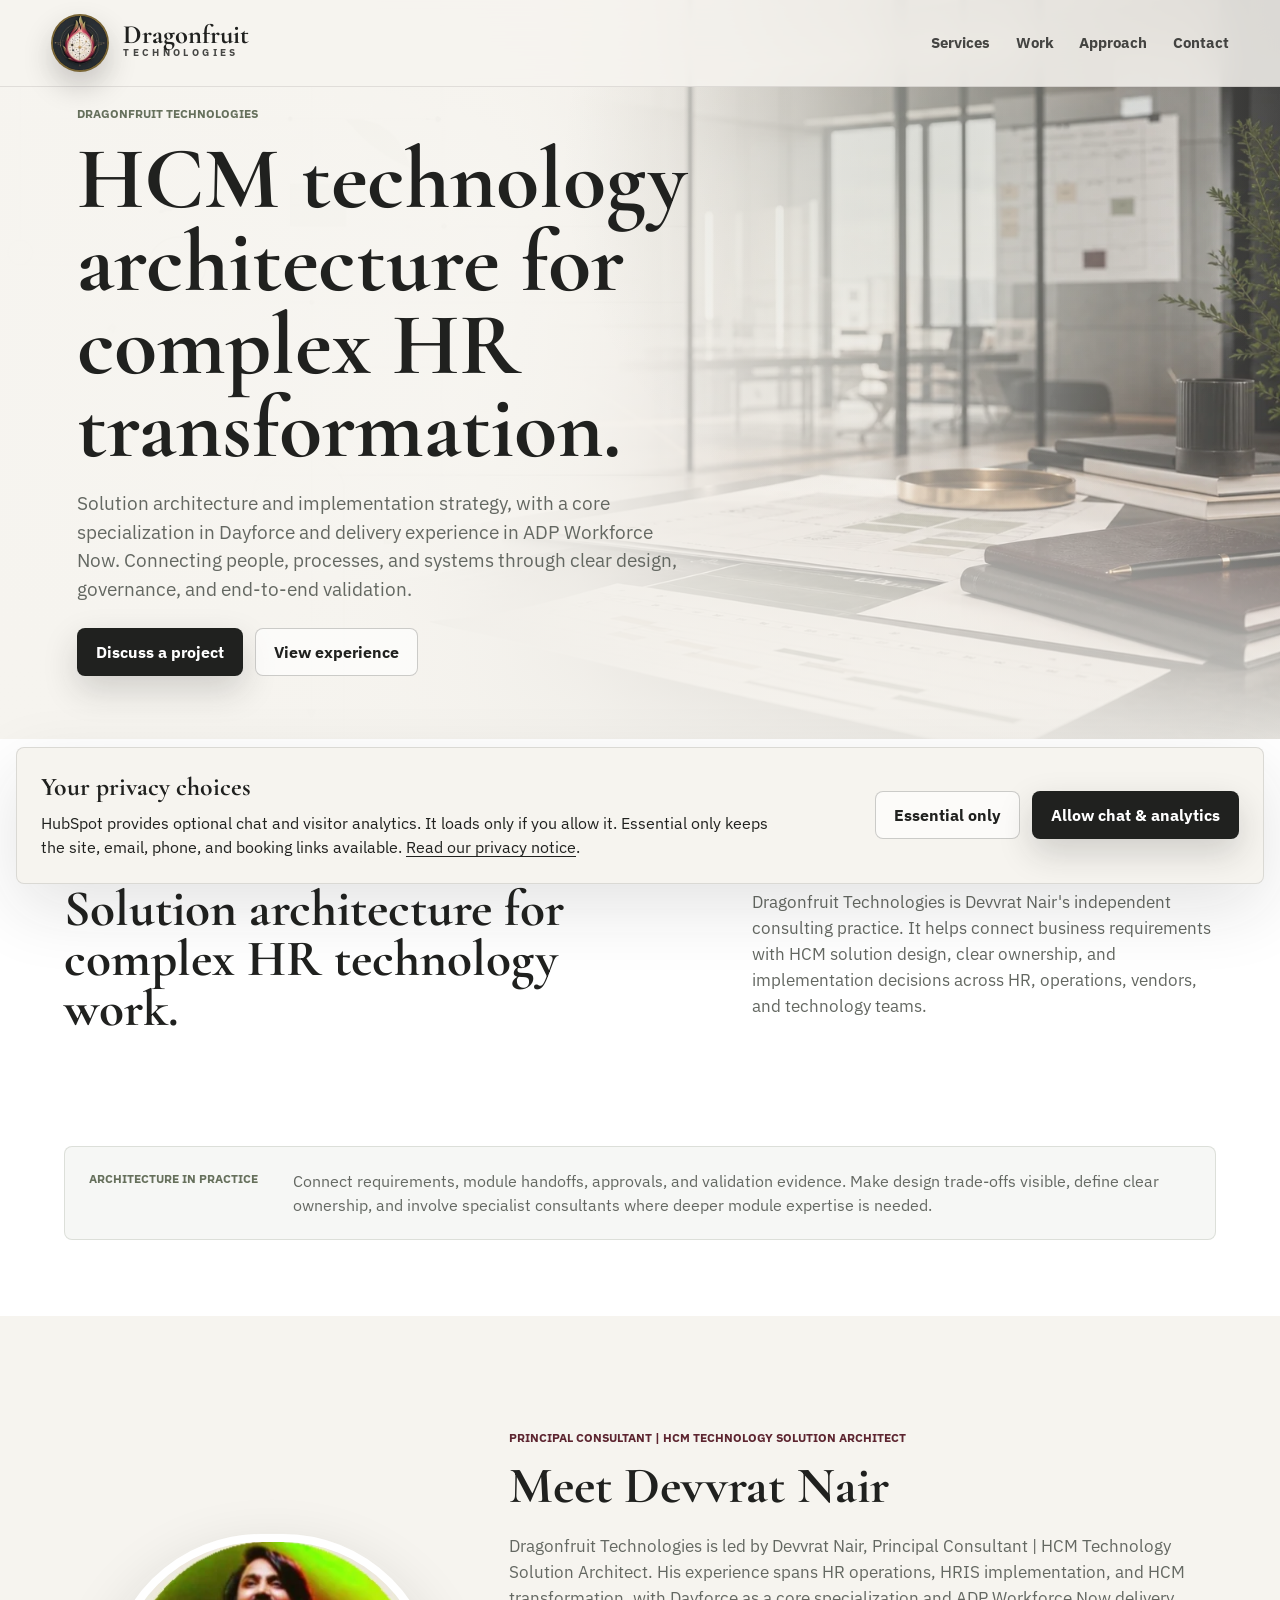
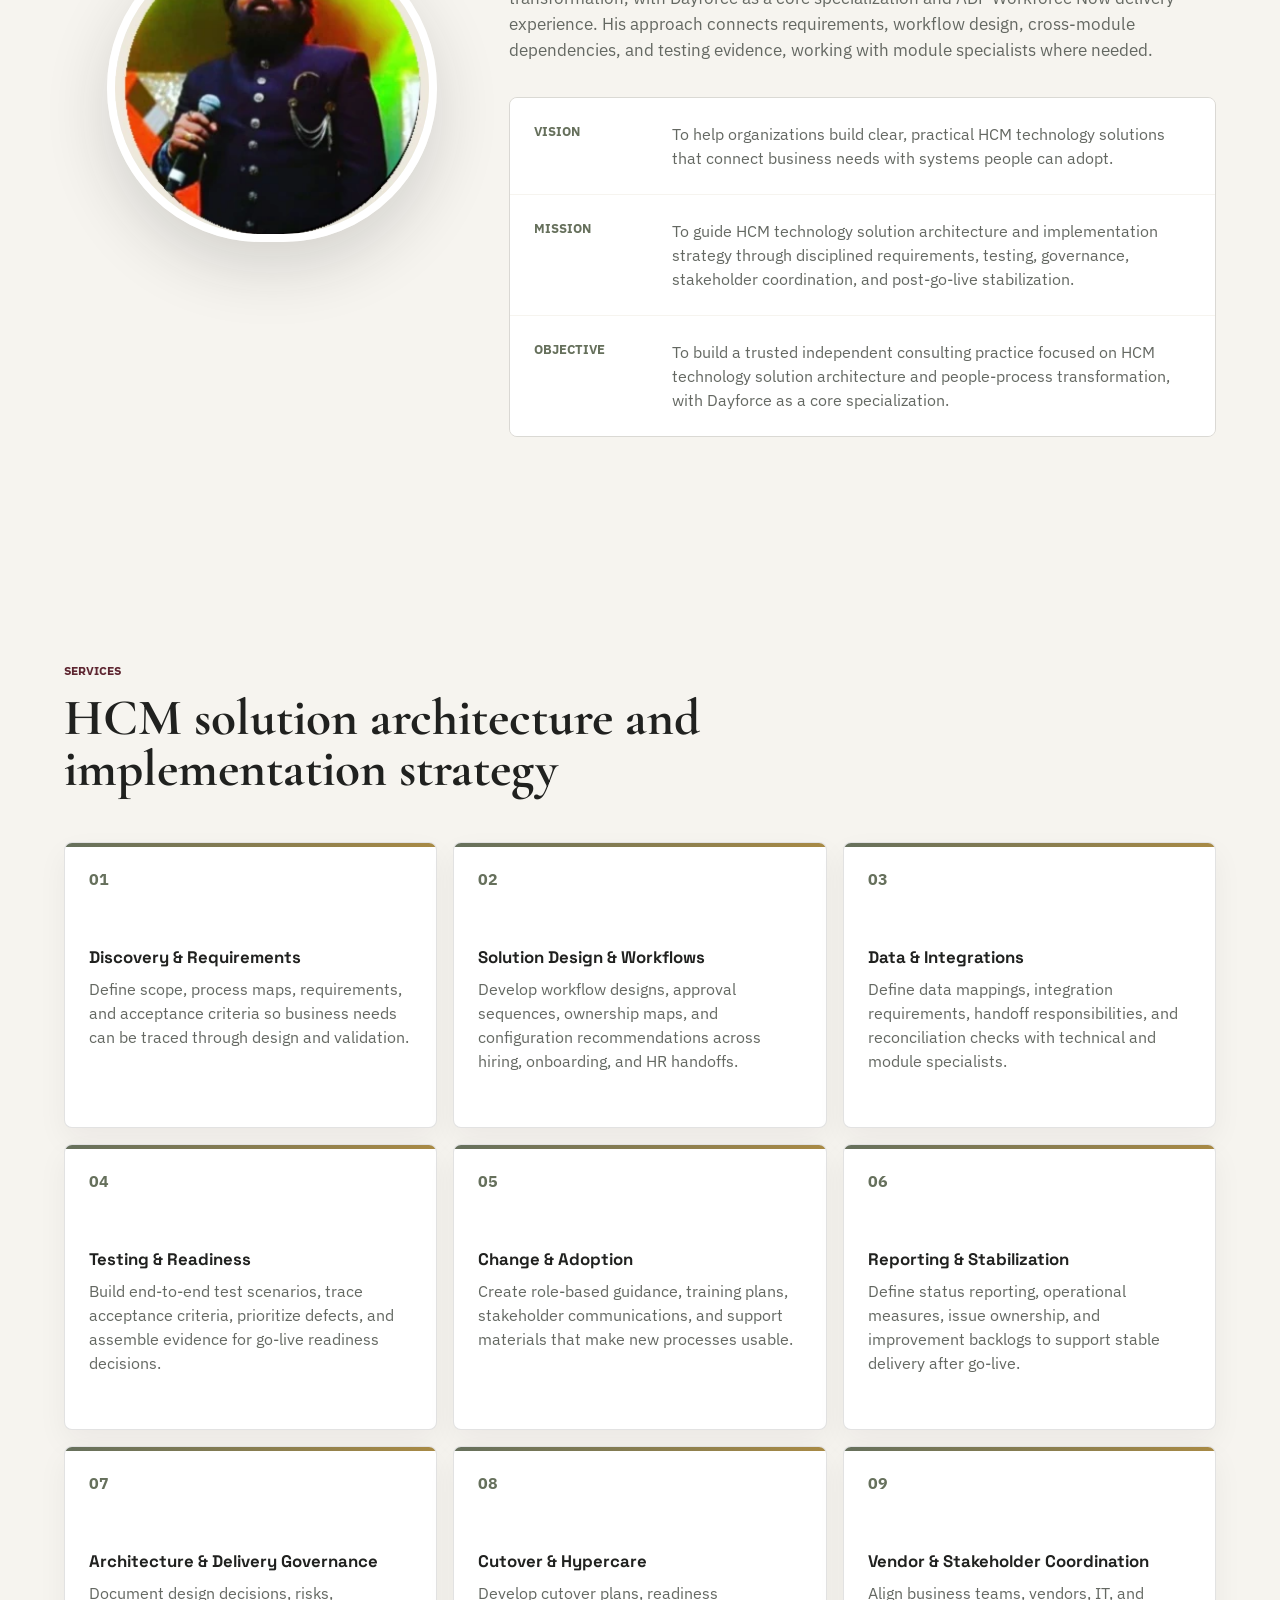
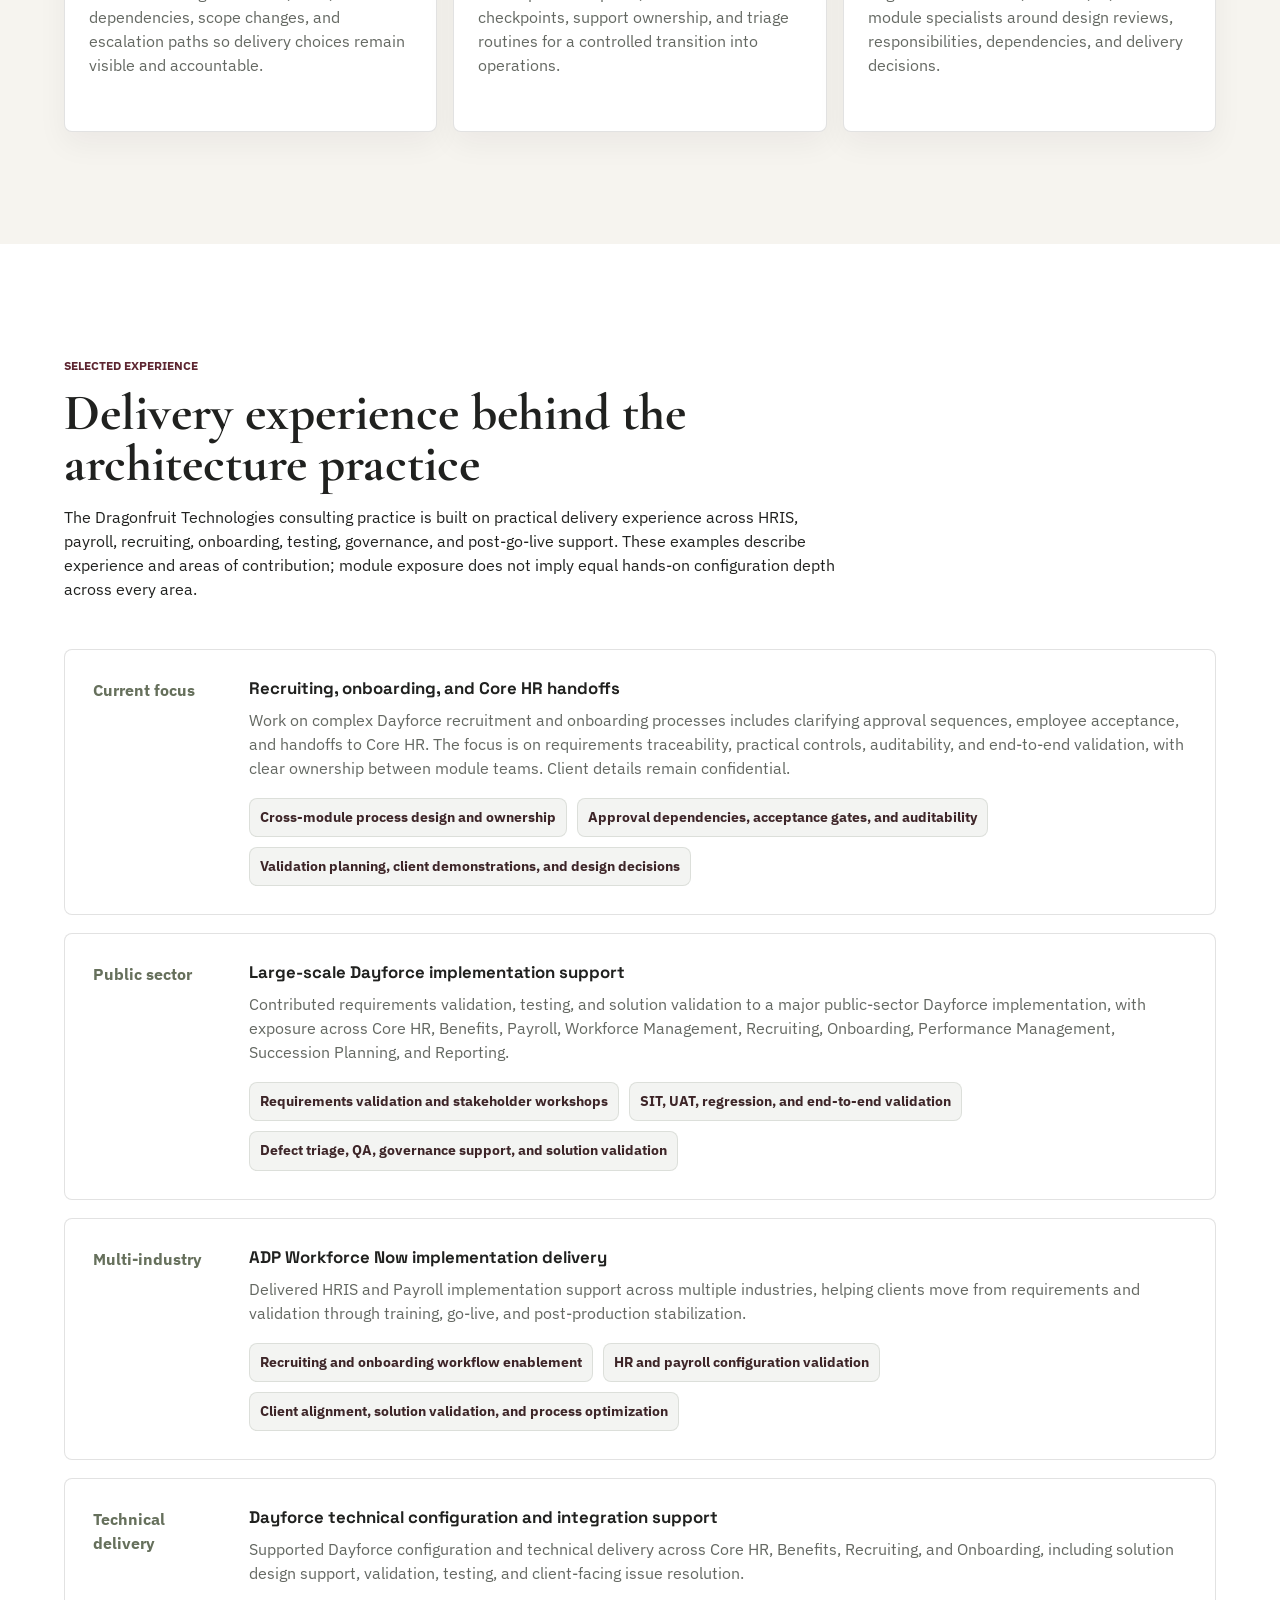
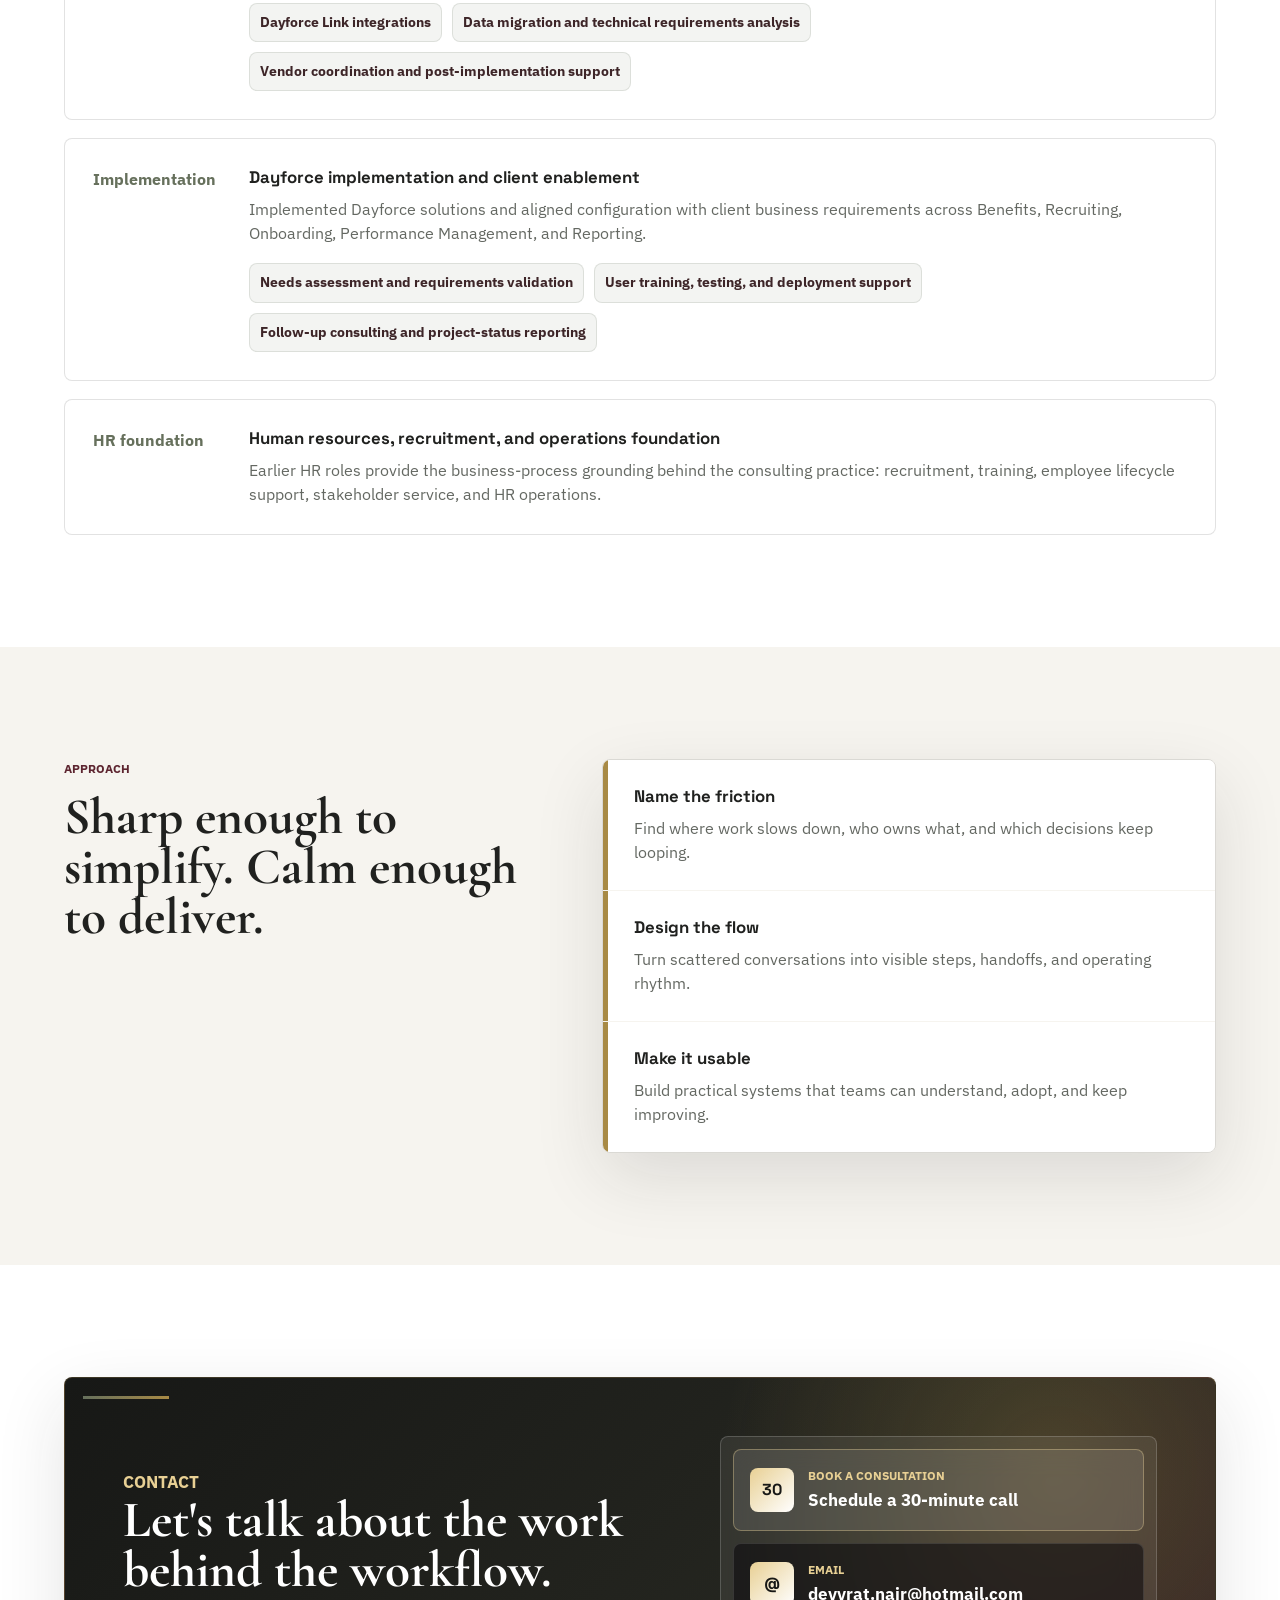
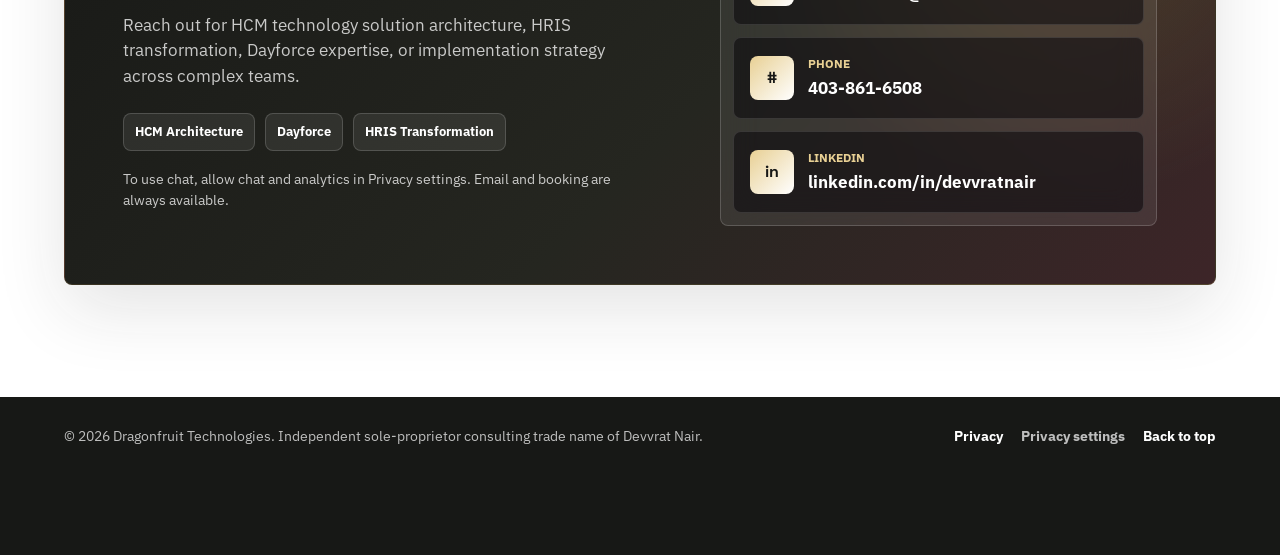
==== commit 643cb46b: "Update contact phone number to 403-861-6508" ====
--- a/index.html
+++ b/index.html
@@ -8,6 +8,12 @@
       name="description"
       content="Dragonfruit Technologies provides HCM technology solution architecture and HRIS transformation consulting, led by Devvrat Nair, Principal Consultant | HCM Technology Solution Architect, with a specialization in Dayforce."
     >
+    <link rel="canonical" href="https://www.dragonfruittechnologies.com/">
+    <script>
+      if (window.location.pathname === "/index.html") {
+        window.history.replaceState(null, "", "/" + window.location.search + window.location.hash);
+      }
+    </script>
     <link rel="icon" href="favicon.ico" sizes="16x16 32x32 48x48">
     <link rel="apple-touch-icon" href="assets/apple-touch-icon.png">
     <link rel="preconnect" href="https://fonts.googleapis.com">
@@ -339,11 +345,11 @@
                 <strong>devvrat.nair@hotmail.com</strong>
               </span>
             </a>
-            <a class="contact-link" href="tel:+18253652496">
+            <a class="contact-link" href="tel:+14038616508">
               <span class="contact-icon" aria-hidden="true">#</span>
               <span>
                 <small>Phone</small>
-                <strong>825-365-2496</strong>
+                <strong>403-861-6508</strong>
               </span>
             </a>
             <a class="contact-link" href="https://www.linkedin.com/in/devvratnair" target="_blank" rel="noreferrer">
